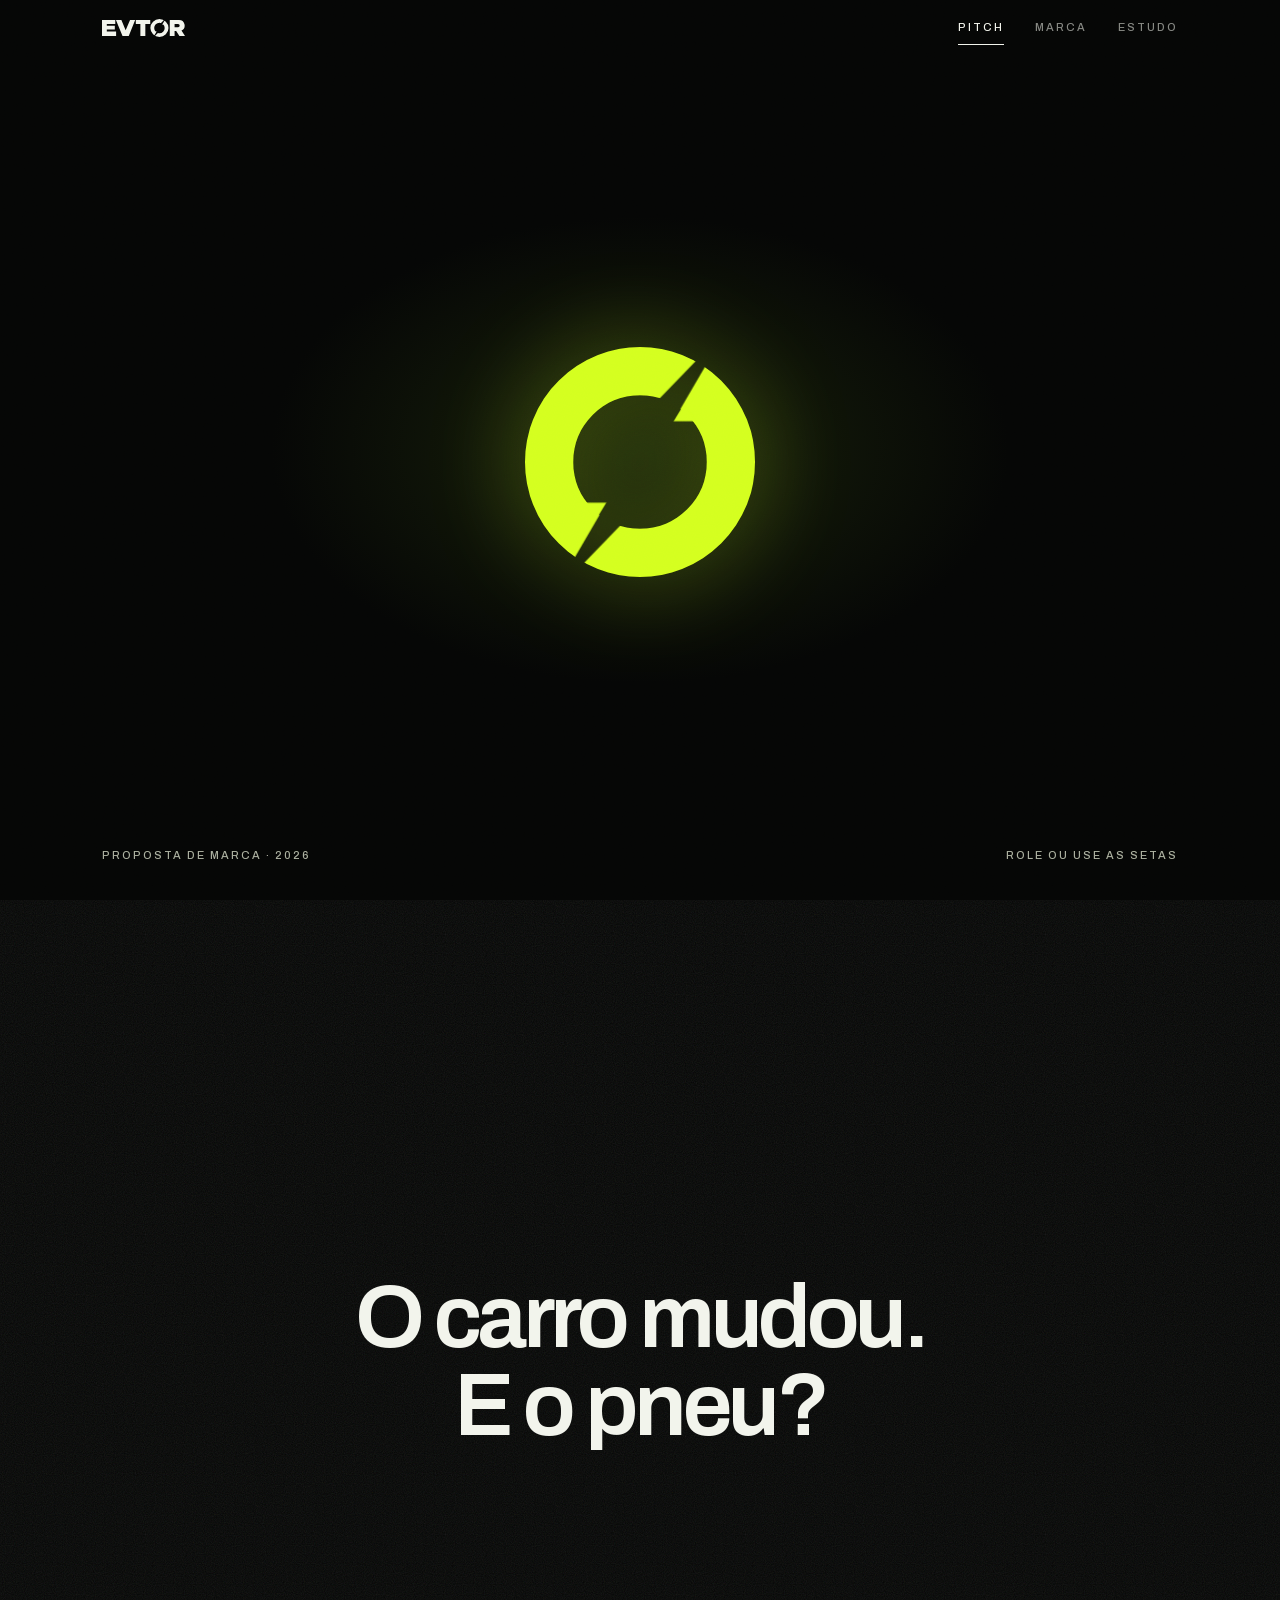
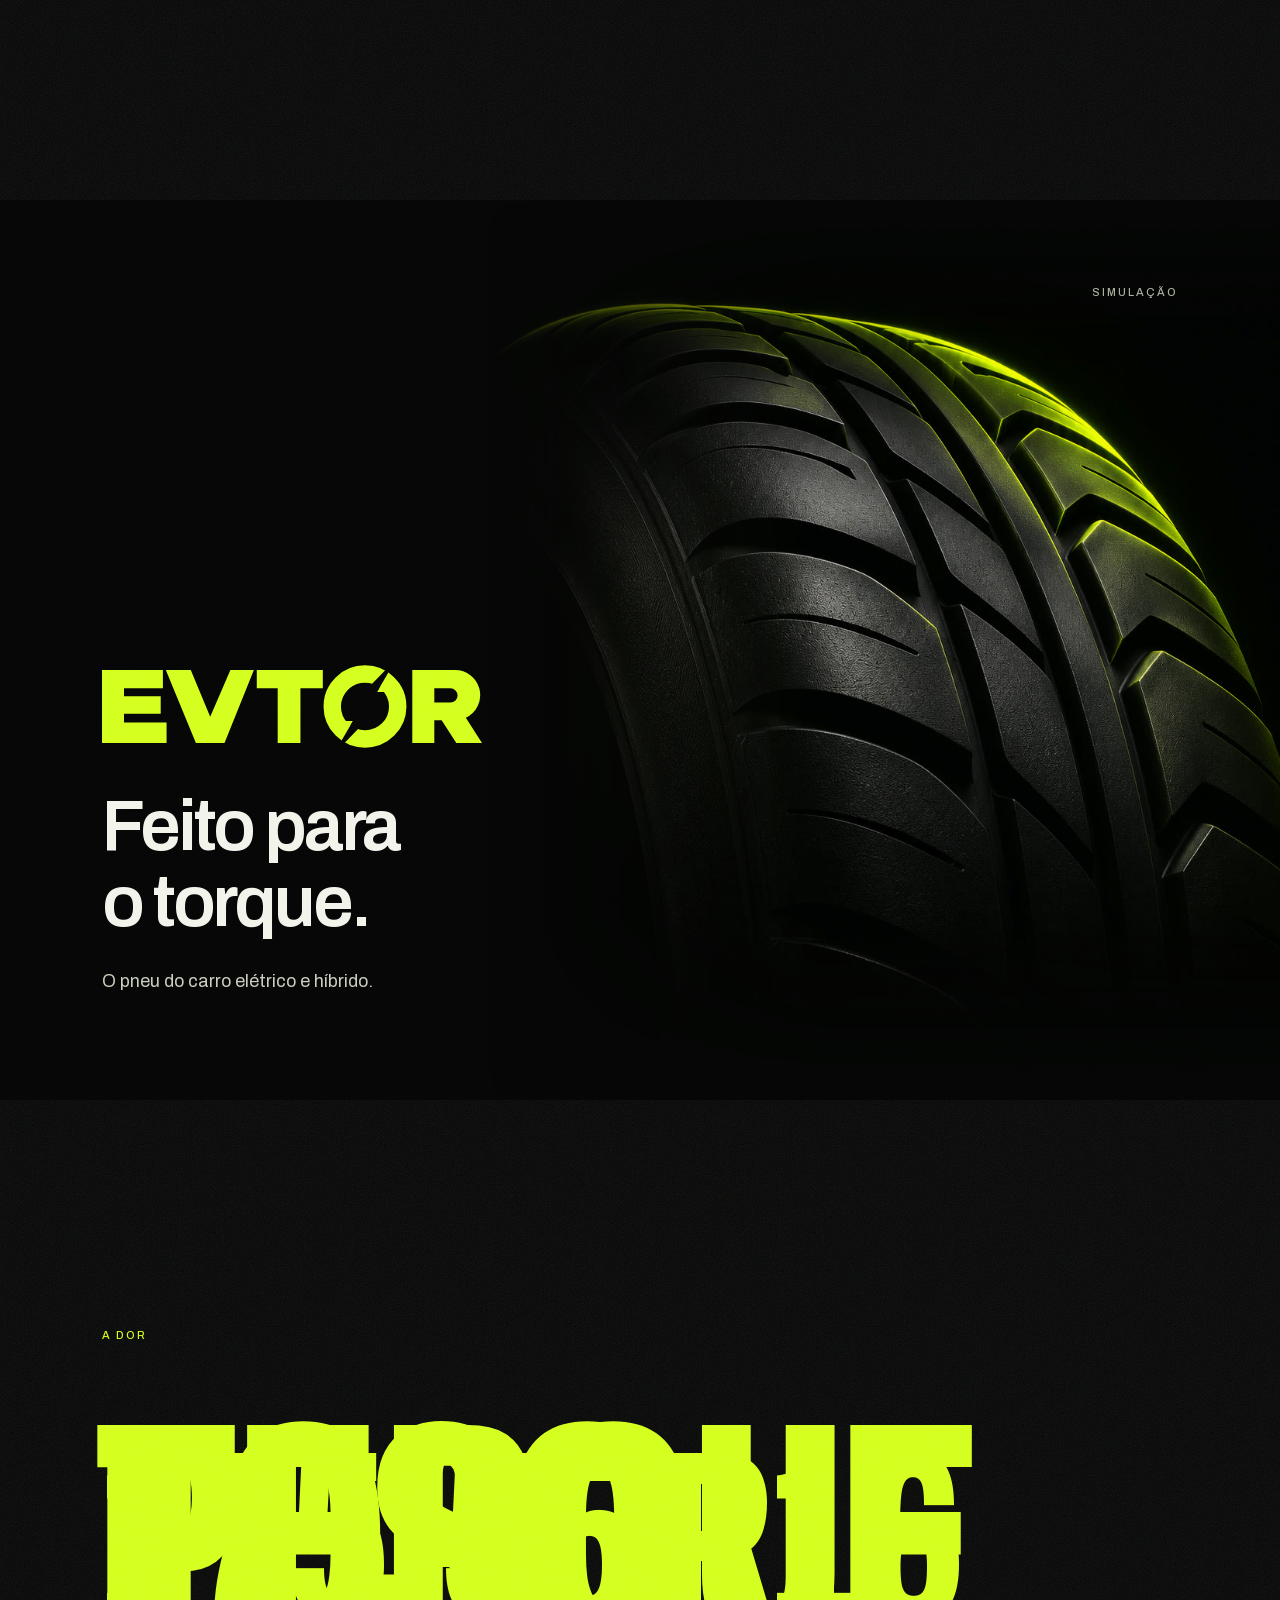
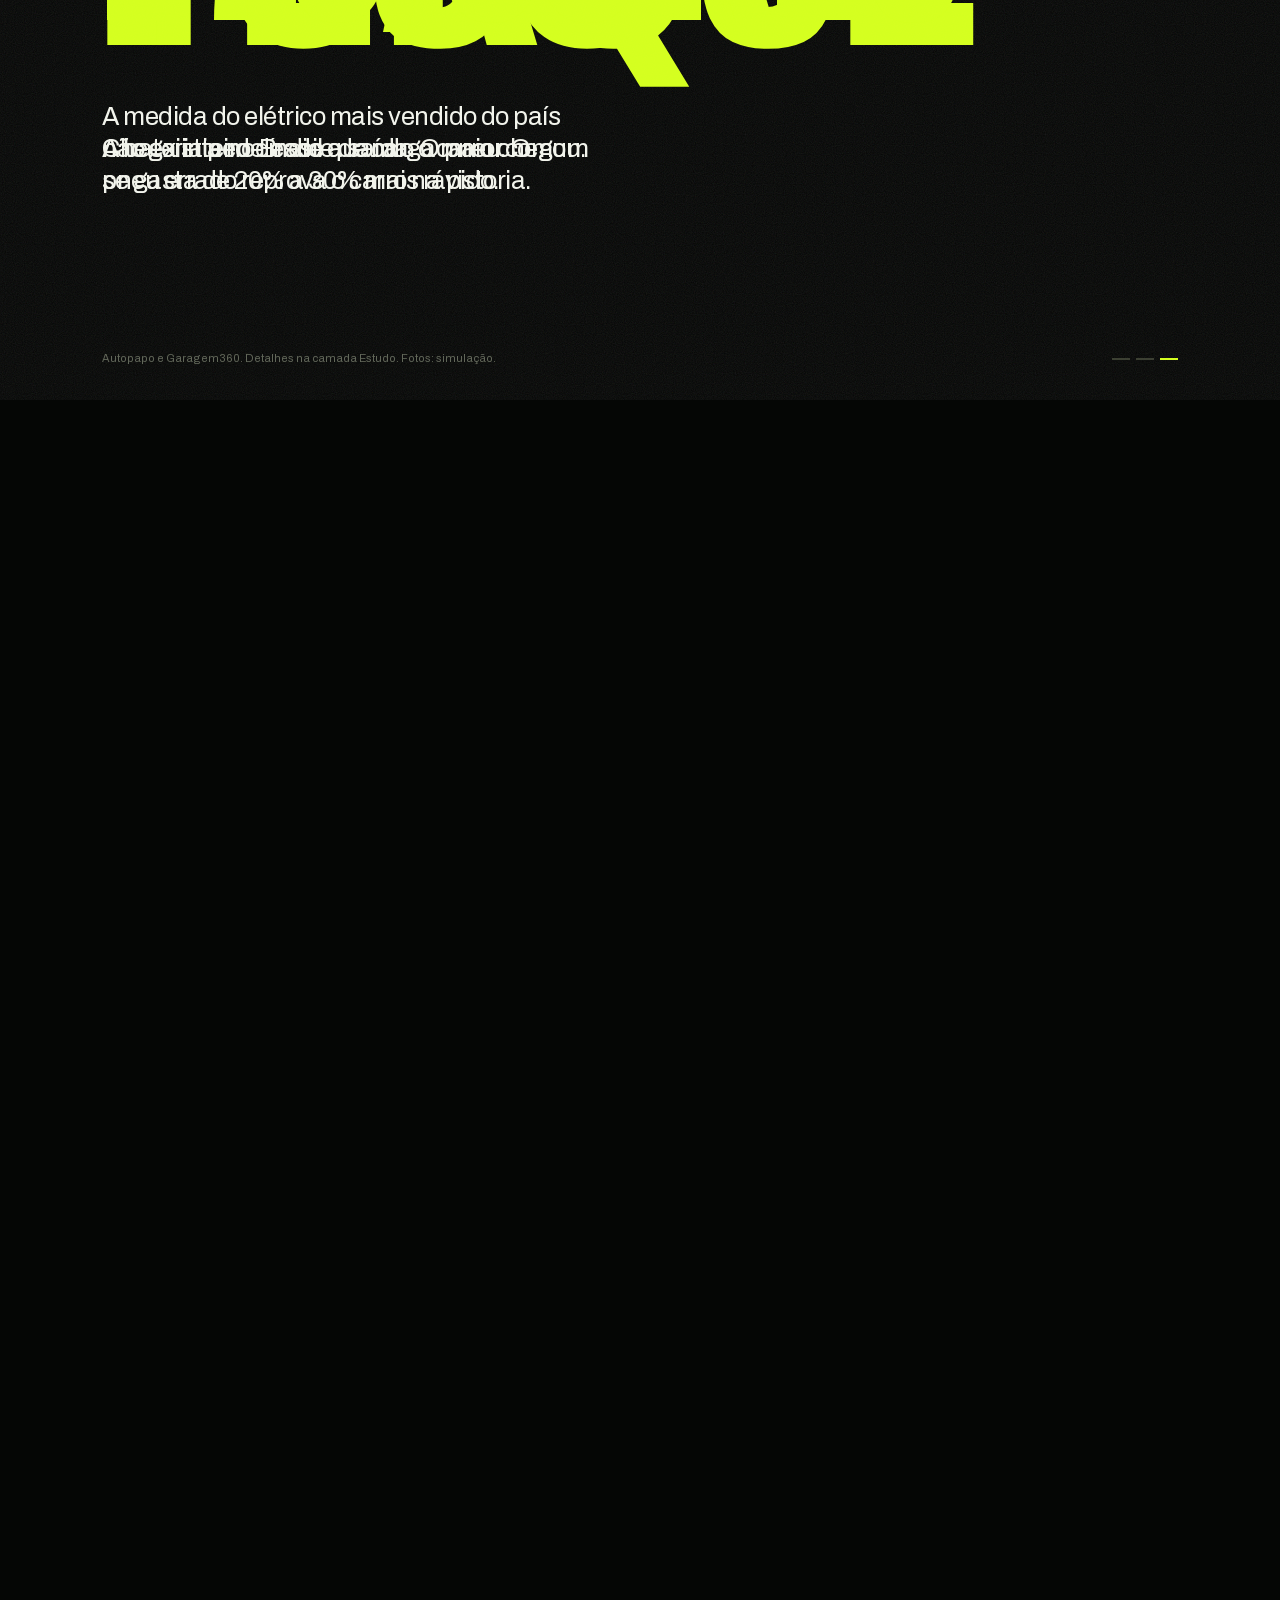
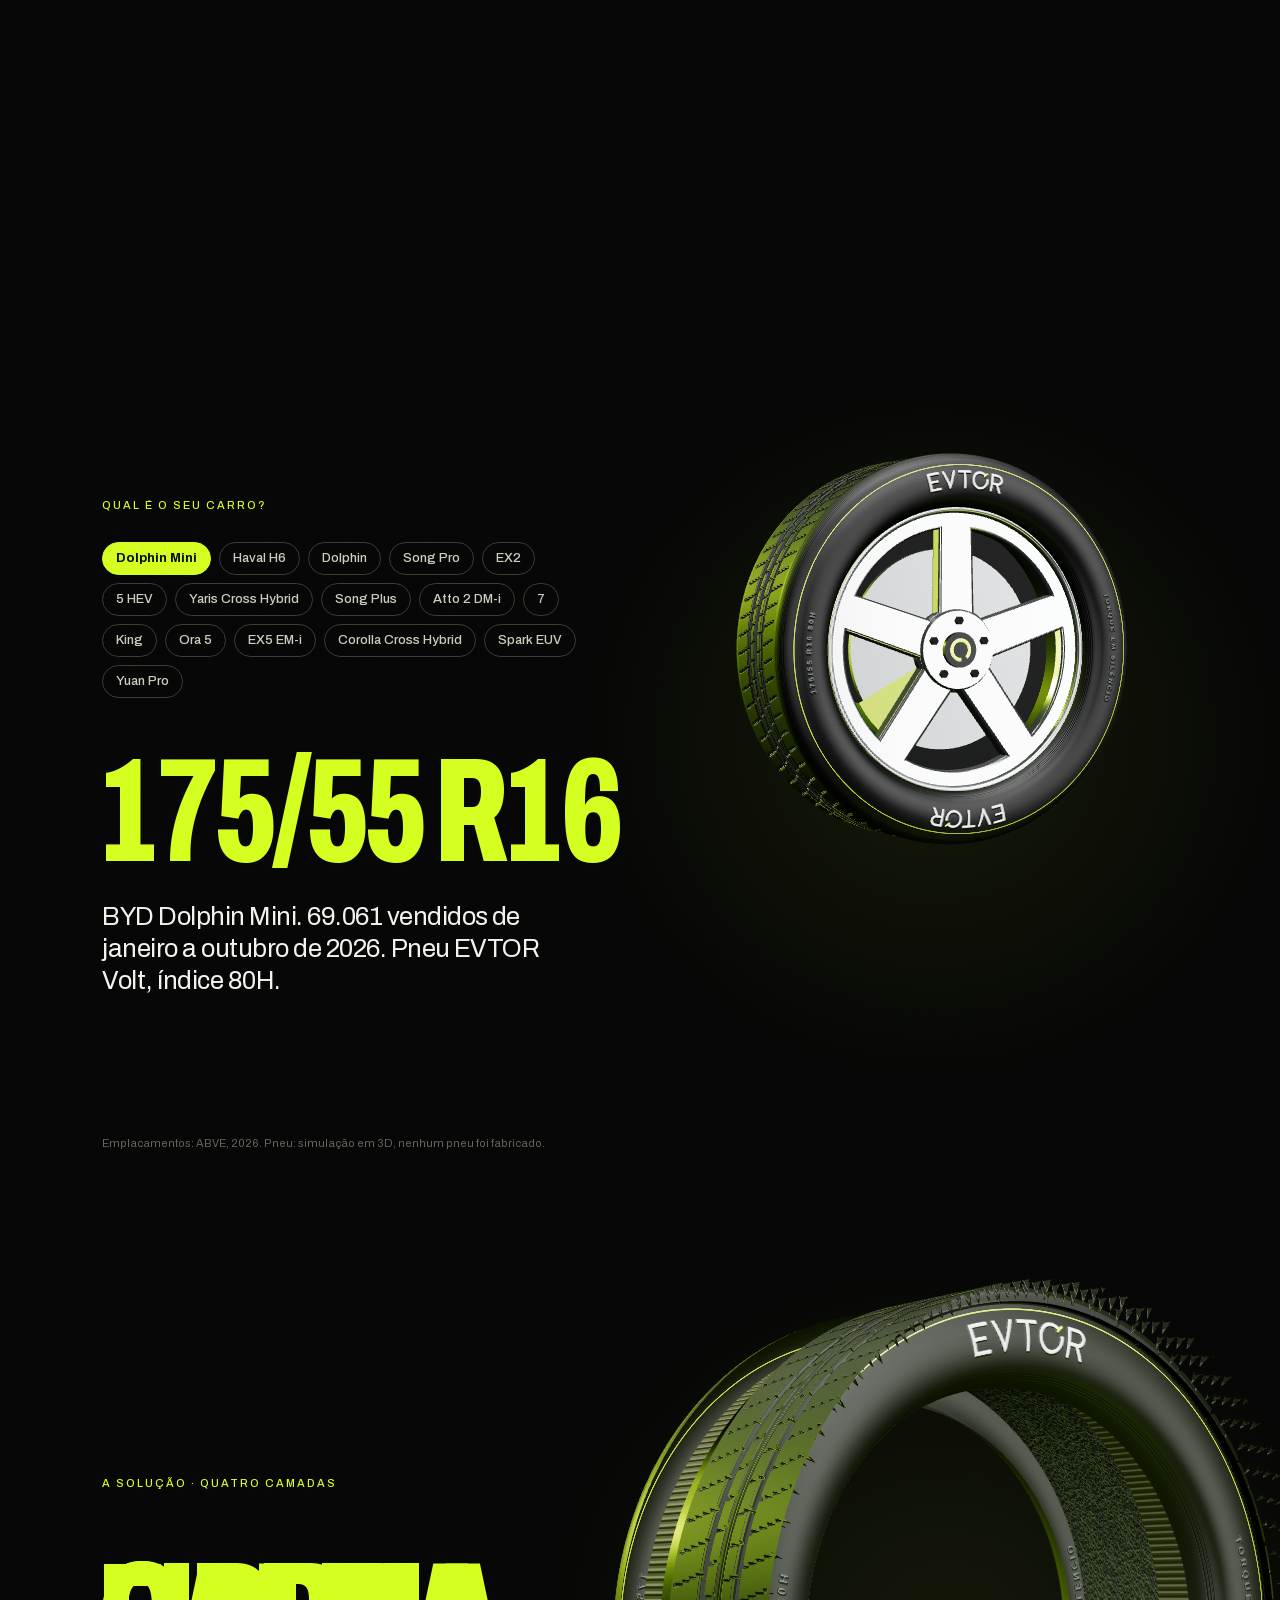
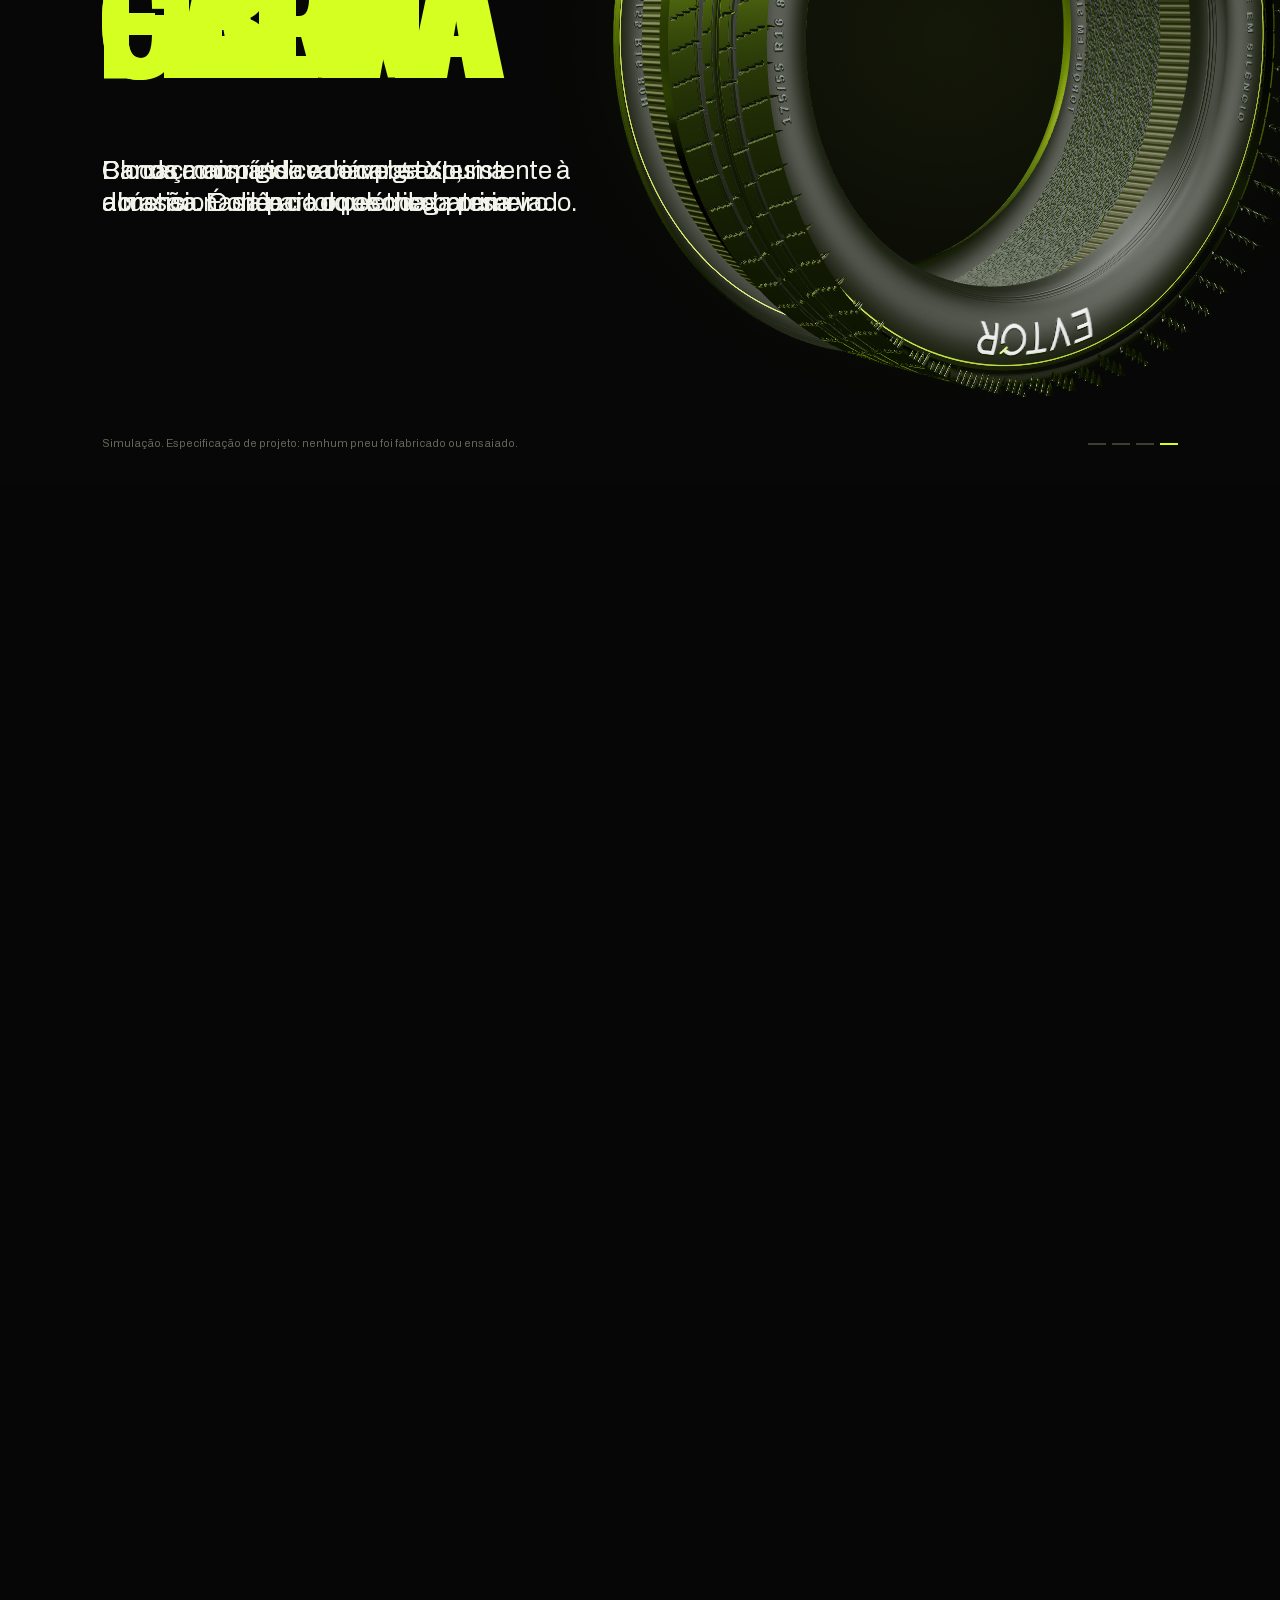
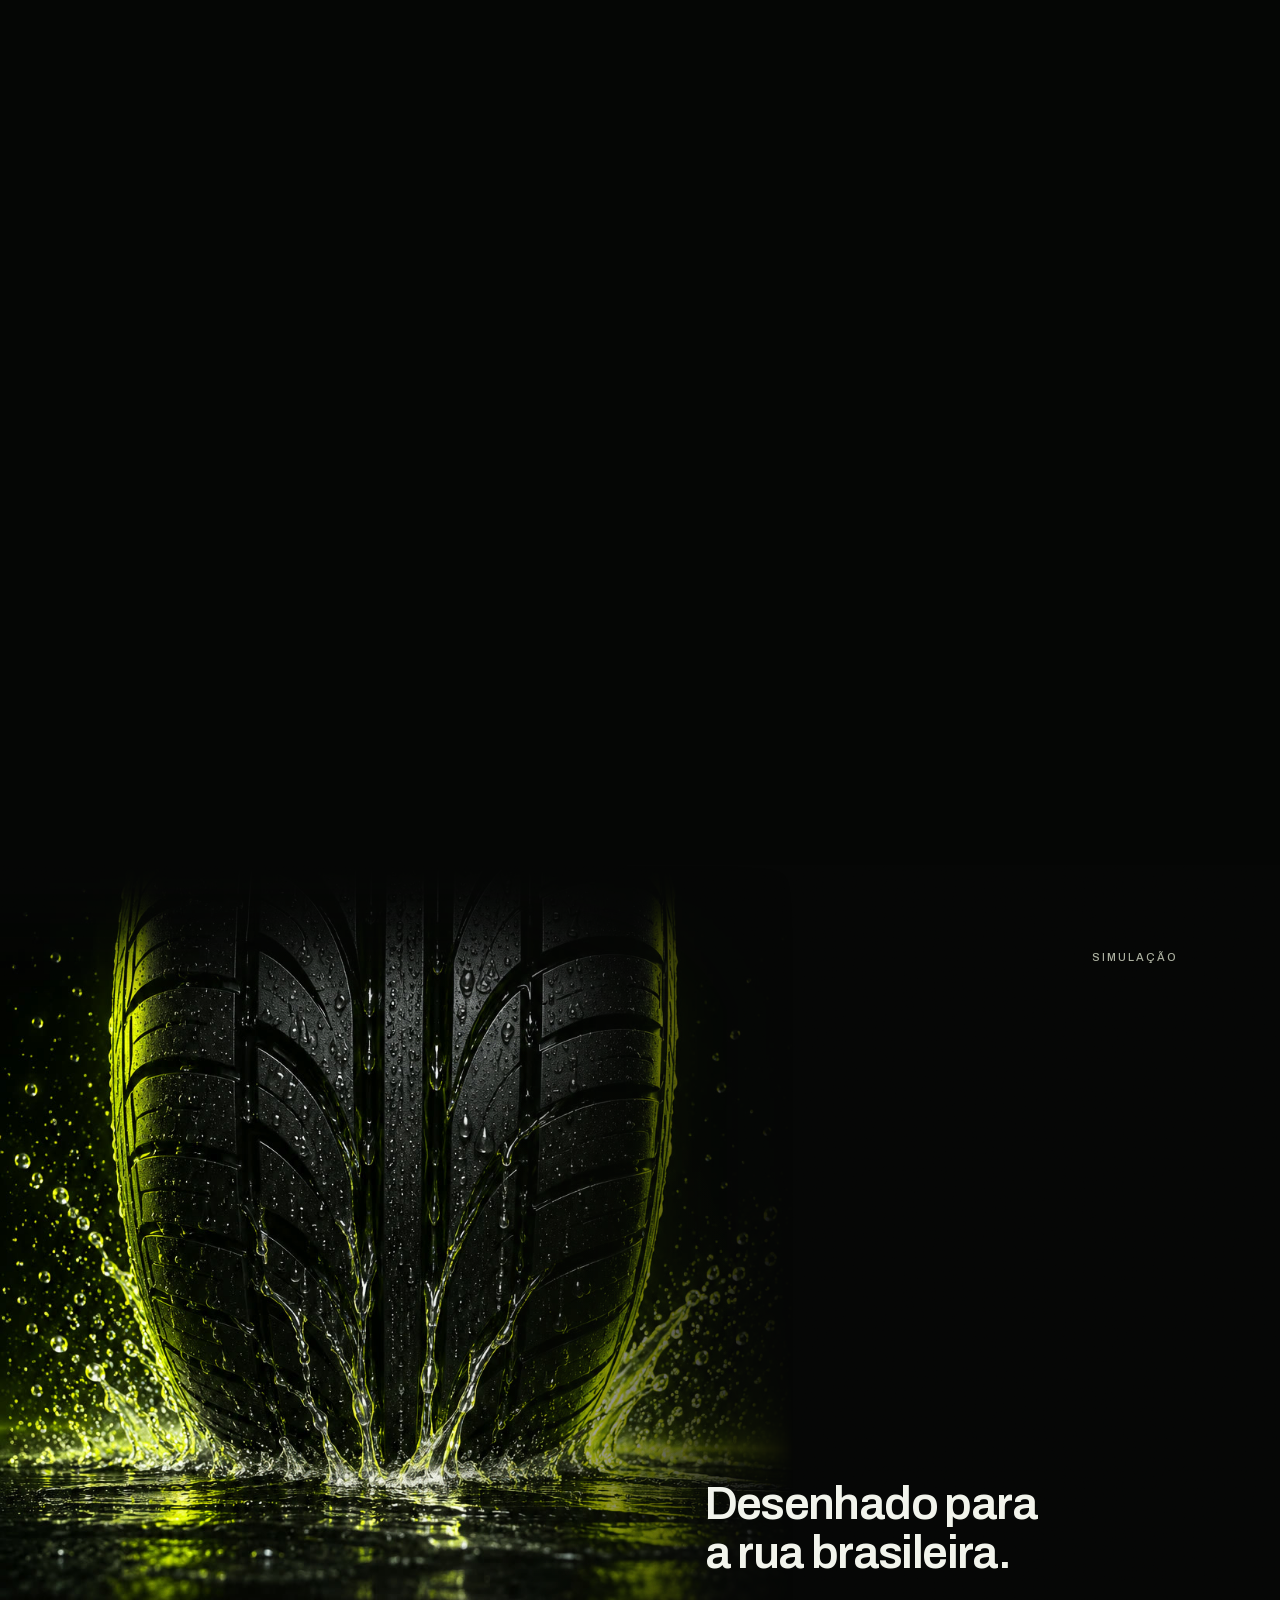
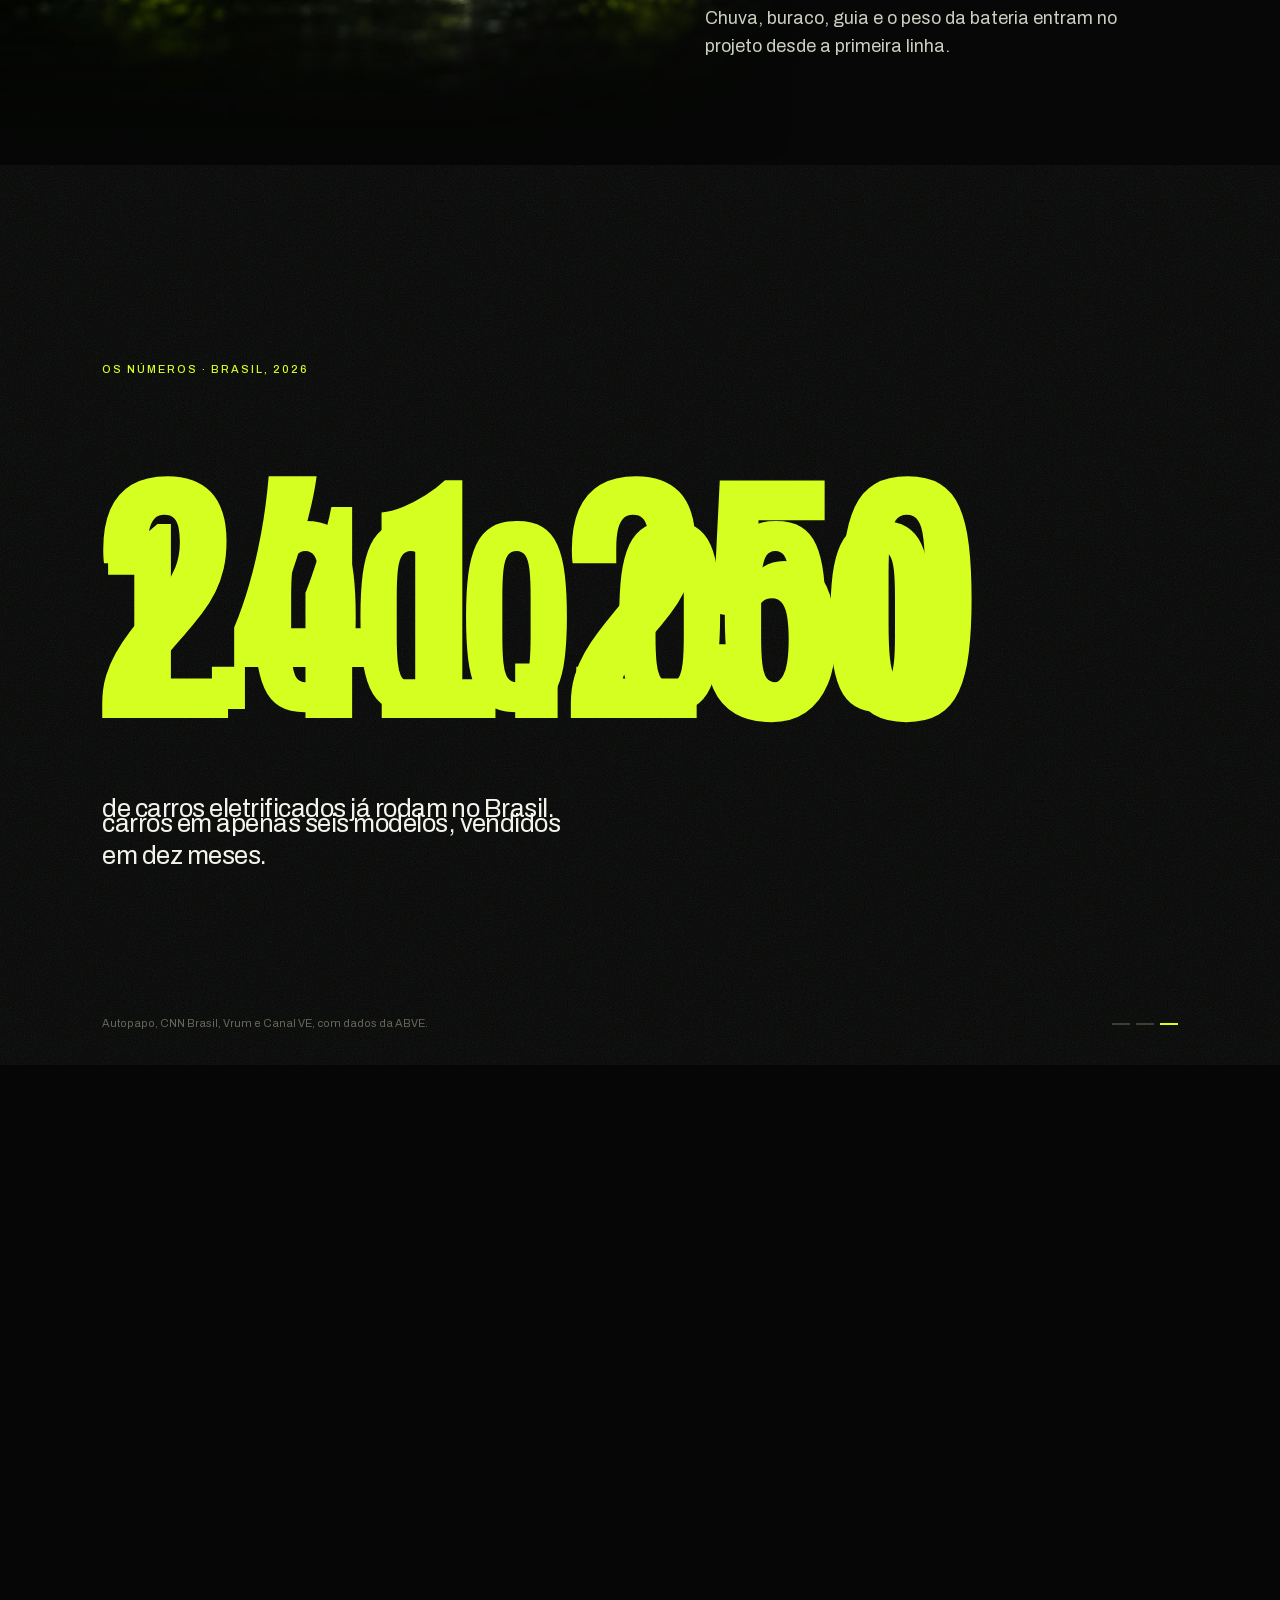
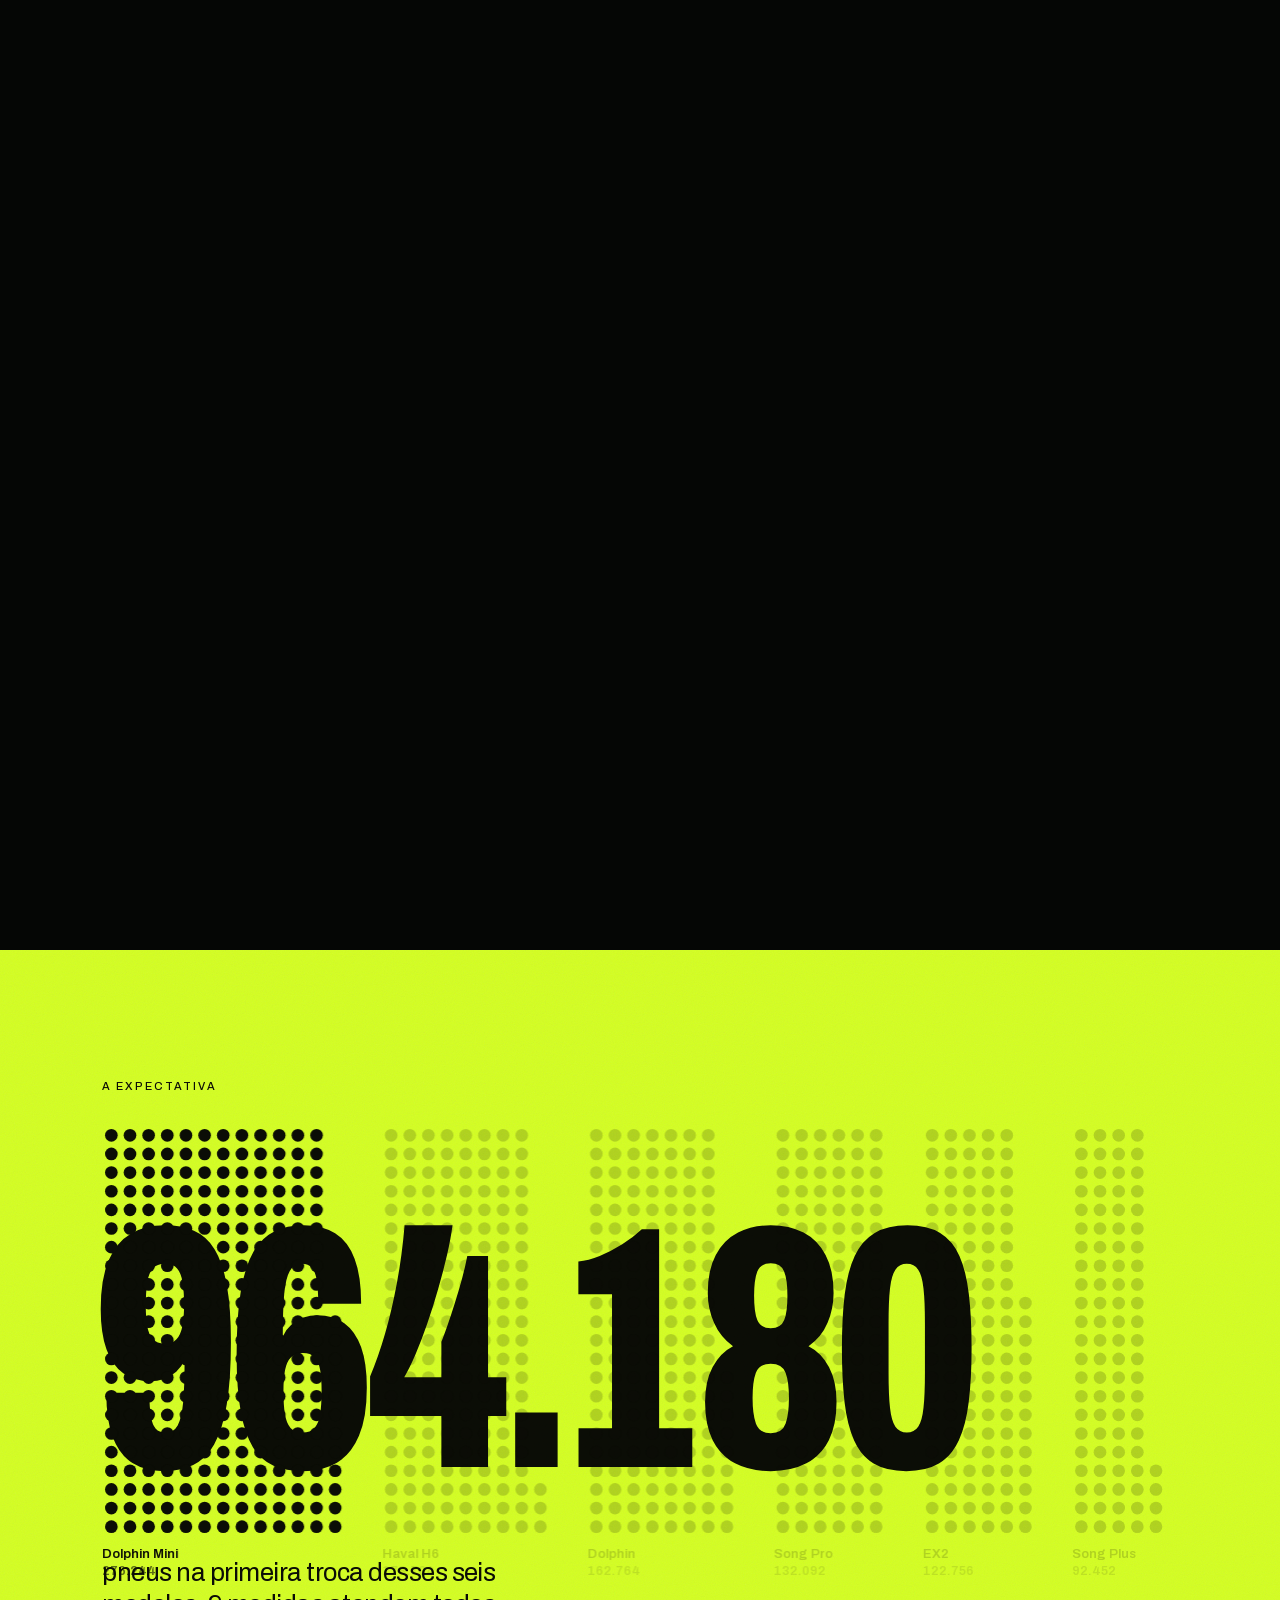
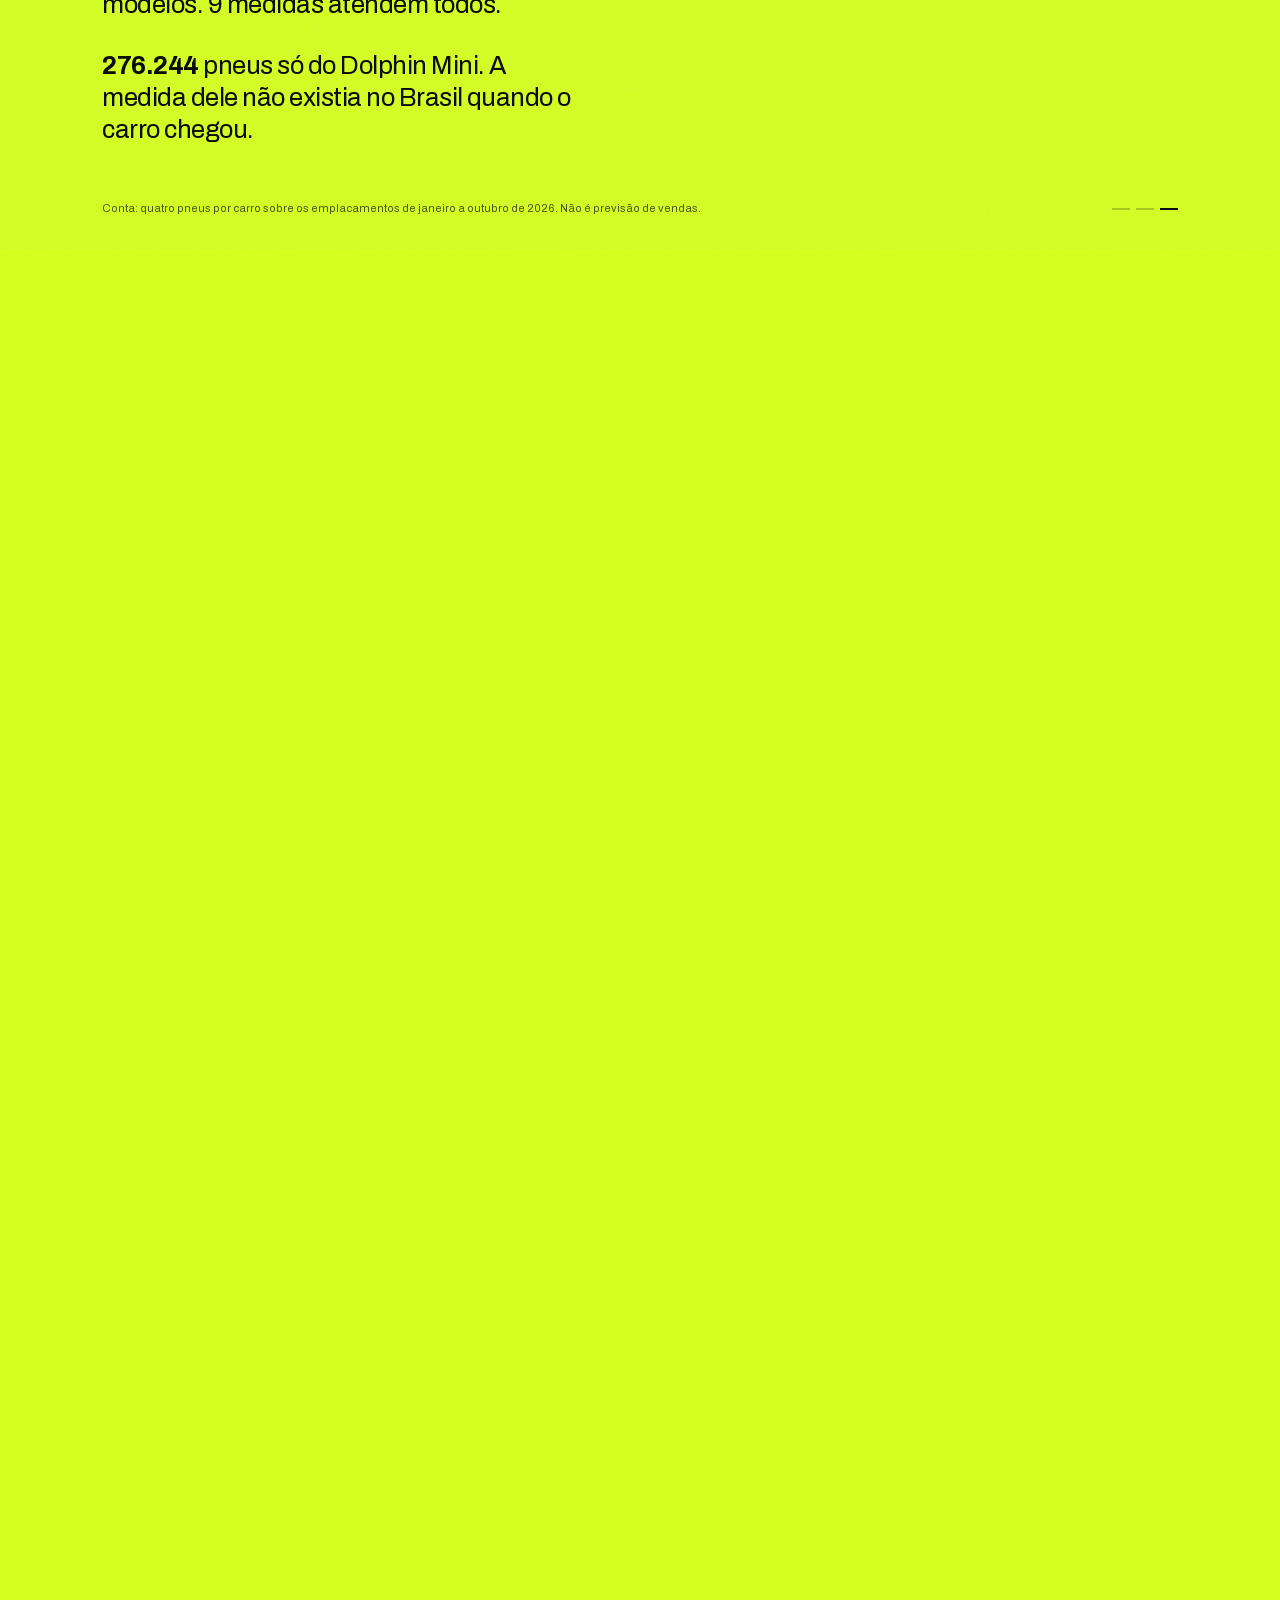
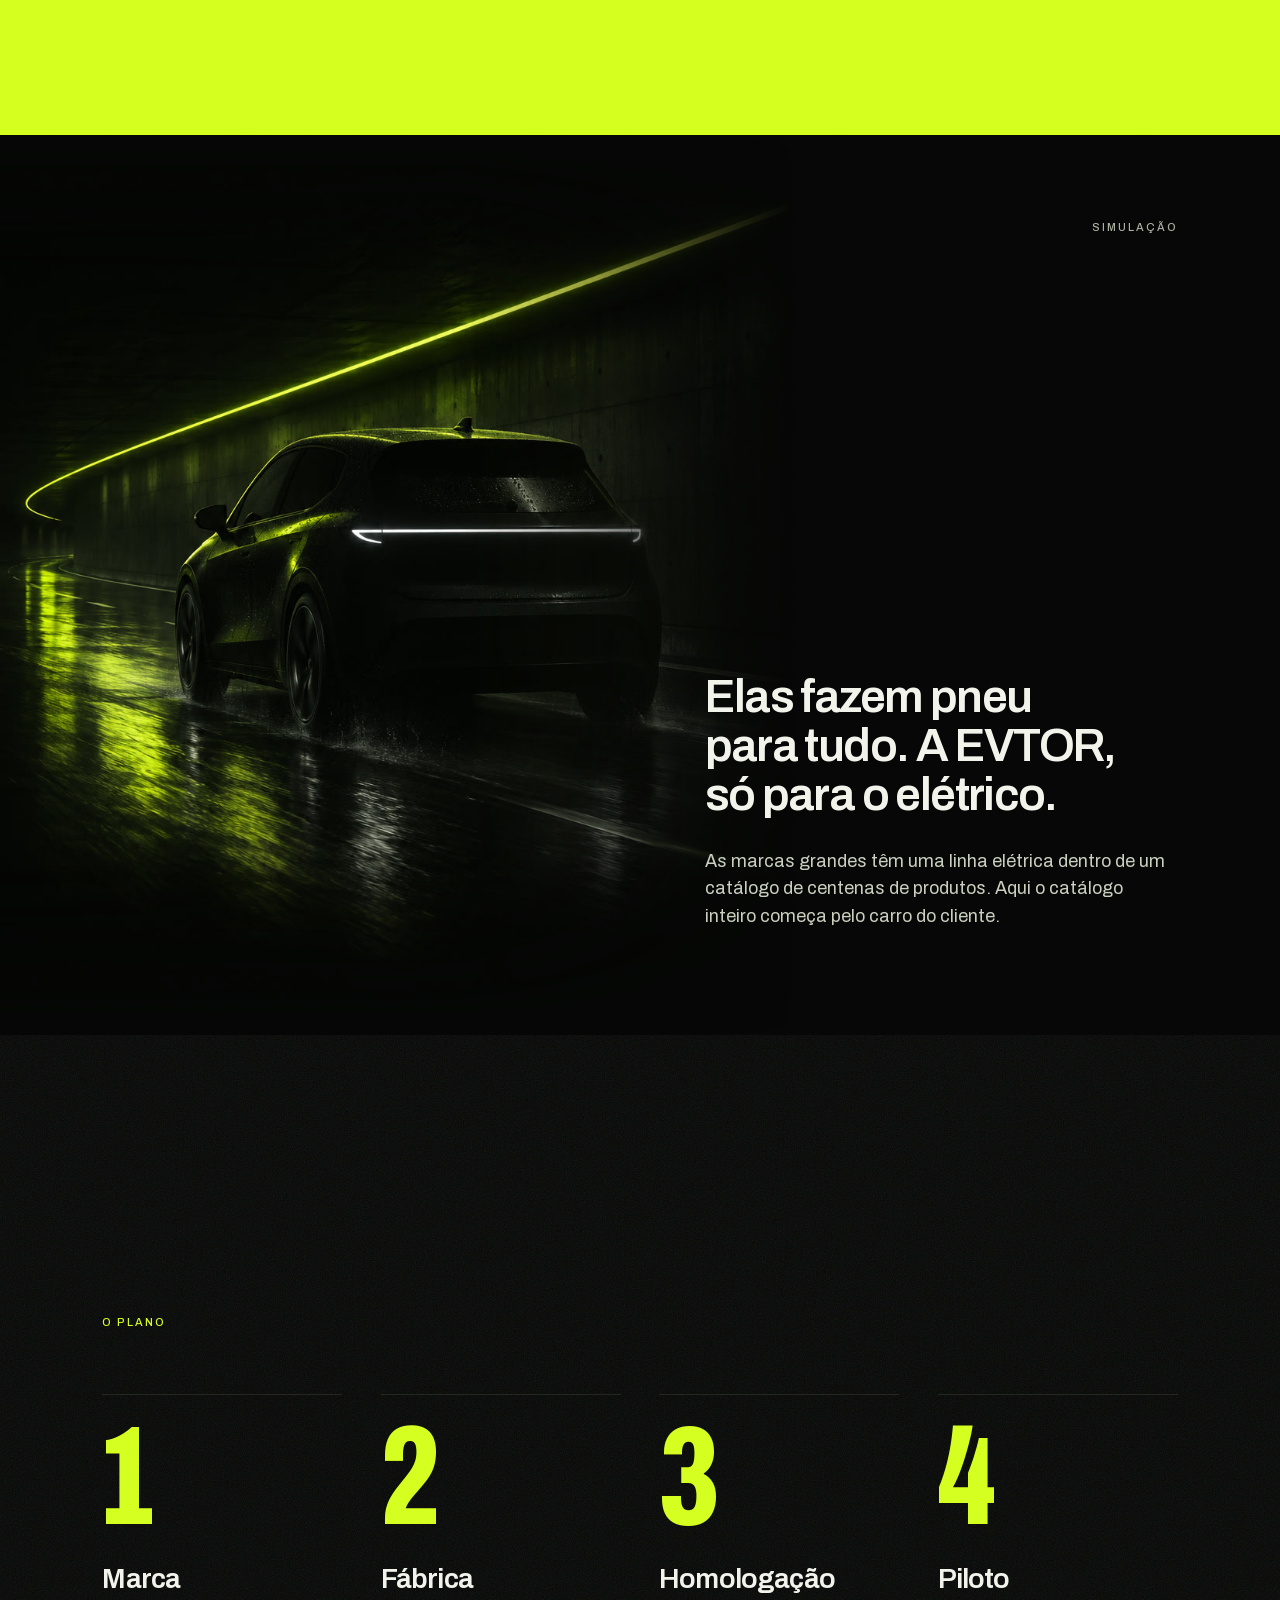
==== site/index.html @ e33702ff "Pitch: pneu 3D em camadas, seu carro, pontos e modo apresentador - Solução: pneu 3D abre em quatro c" ====
<!doctype html>
<html lang="pt-BR">
<head>
<meta charset="utf-8">
<meta name="viewport" content="width=device-width, initial-scale=1">
<title>EVTOR — Pitch</title>
<meta name="description" content="EVTOR: o pneu do carro elétrico. Proposta de marca para a América do Sul.">
<link rel="icon" href="logo/evtor-simbolo.svg">
<link rel="stylesheet" href="pitch.css">
</head>
<body class="p-pitch">

<header class="topo">
  <a href="index.html" aria-label="EVTOR, início"><img src="logo/evtor-claro.svg" alt="" width="83" height="18"></a>
  <nav class="abas" aria-label="Camadas da apresentação">
    <a href="index.html" aria-current="page">Pitch</a><a href="marca.html">Marca</a><a href="estudo.html">Estudo</a>
  </nav>
  <div class="barra" aria-hidden="true"><i id="avanco"></i></div>
</header>

<main>

<section class="tela centro" id="abre" data-nome="Abertura" data-fala="Espere o raio cortar o aro. Diga o seu nome e uma frase: vim falar do pneu do carro elétrico.">
  <svg class="icone" viewBox="0 0 100 100" role="img" aria-label="Símbolo EVTOR">
    <defs>
      <mask id="corte" maskUnits="userSpaceOnUse" x="-10" y="-10" width="120" height="120">
        <rect x="-10" y="-10" width="120" height="120" fill="#fff"/>
        <path class="fenda" d="M56 25L82.5 -2.4L86 -4.7L64.5 32.3Z" fill="#000"/>
        <path class="fenda" d="M56 25L82.5 -2.4L86 -4.7L64.5 32.3Z" fill="#000" transform="rotate(180 50 50)"/>
      </mask>
    </defs>
    <g mask="url(#corte)">
      <circle class="aro" cx="50" cy="50" r="39.5" fill="none" stroke="currentColor" stroke-width="21" pathLength="1" transform="rotate(-90 50 50)"/>
      <path class="farpa" d="M64.5 32.3H74.5L69 25Z" fill="currentColor"/>
      <path class="farpa" d="M64.5 32.3H74.5L69 25Z" fill="currentColor" transform="rotate(180 50 50)"/>
    </g>
  </svg>
  <span class="canto ie">Proposta de marca · 2026</span><span class="canto id">Role ou use as setas</span>
</section>

<section class="tela centro" id="pergunta" data-nome="A pergunta" data-fala="Leia a pergunta e pare dois segundos. O motor mudou, a bateria mudou, o peso mudou. O pneu na loja é o mesmo.">
  <h2 class="enorme">O carro mudou.<br>E o pneu?</h2>
</section>

<section class="tela foto abre" id="produto" data-nome="O produto" data-fala="EVTOR. Uma marca de pneus que só faz pneu para carro elétrico e híbrido.">
  <img src="img/pitch/heroi.jpg" alt="Pneu preto em close, com um fio de luz limão no contorno da banda">
  <span class="canto sd">Simulação</span>
  <div class="legenda">
    <h1><img src="logo/evtor.svg" alt="EVTOR" width="518" height="114"></h1>
    <h2>Feito para o torque.</h2>
    <p class="frase">O pneu do carro elétrico e híbrido.</p>
  </div>
</section>

<section class="cena" id="dor" data-nome="A dor">
  <div class="palco">
    <img class="fundo-passo" data-passo="0" src="img/pitch/torque.jpg" alt="" loading="lazy">
    <img class="fundo-passo" data-passo="1" src="img/pitch/peso.jpg" alt="" loading="lazy">
    <p class="sobre">A dor</p>
    <div class="passos">
      <div class="passo" data-fala="O motor elétrico entrega o torque todo na saída. O pneu comum não foi feito para isso e acaba antes.">
        <p class="palavra">Torque</p>
        <p class="dito">Chega inteiro desde a saída. O pneu comum se gasta de 20% a 30% mais rápido.</p>
      </div>
      <div class="passo" data-fala="A bateria pesa. O pneu precisa de índice de carga maior. Com o índice errado, o carro reprova na vistoria.">
        <p class="palavra">Peso</p>
        <p class="dito">A bateria pede índice de carga maior. O pneu errado reprova o carro na vistoria.</p>
      </div>
      <div class="passo" data-fala="Esta é a medida do Dolphin Mini, o elétrico mais vendido do Brasil. Quando o carro chegou, esse pneu não existia aqui.">
        <p class="numero" style="--t:19vw">175/55 R16</p>
        <p class="dito">A medida do elétrico mais vendido do país não existia no Brasil quando o carro chegou.</p>
      </div>
    </div>
    <p class="fonte rodape">Autopapo e Garagem360. Detalhes na camada Estudo. Fotos: simulação.</p>
  </div>
</section>

<section class="tela carro" id="carro" data-nome="O seu carro" data-fala="Pergunte à sala: quem aqui tem carro elétrico ou híbrido? Clique no modelo da pessoa. Se ninguém tiver, fique no Dolphin Mini. Mostre a medida e o pneu com ela gravada.">
  <canvas id="pneuCarro" aria-hidden="true"></canvas>
  <p class="sobre">Qual é o seu carro?</p>
  <div class="fichas" id="fichas" role="group" aria-label="Modelos eletrificados"></div>
  <div class="leitura" id="leitura" aria-live="polite"></div>
  <p class="fonte rodape">Emplacamentos: ABVE, 2026. Pneu: simulação em 3D, nenhum pneu foi fabricado.</p>
</section>

<section class="cena com-fundo lado" id="solucao" data-nome="A solução">
  <div class="palco">
    <canvas class="fundo3d" id="pneuCamadas" aria-hidden="true"></canvas>
    <img class="fundo" src="img/pitch/anatomia.jpg" alt="Pneu em vista explodida, aberto em quatro camadas" loading="lazy">
    <p class="sobre">A solução · Quatro camadas</p>
    <div class="passos">
      <div class="passo" data-fala="Primeira camada, a banda. Mais rígida, porque é onde o torque chega primeiro.">
        <p class="palavra">Garra</p>
        <p class="dito">Banda mais rígida e composto resistente à abrasão. É onde o torque chega primeiro.</p>
      </div>
      <div class="passo" data-fala="Segunda, o composto. Rola com menos perda: mais quilômetros por carga.">
        <p class="palavra">Giro</p>
        <p class="dito">Composto de baixa resistência ao rolamento. Mais quilômetros por carga.</p>
      </div>
      <div class="passo" data-fala="Terceira, a carcaça. Dimensionada para o peso da bateria.">
        <p class="palavra">Fibra</p>
        <p class="dito">Carcaça com índice de carga XL, dimensionada para o peso da bateria.</p>
      </div>
      <div class="passo" data-fala="Quarta, o silêncio. Sem motor para encobrir, o barulho do pneu é o barulho do carro.">
        <p class="palavra">Calma</p>
        <p class="dito">Blocos com passo variável e espuma acústica. O silêncio do elétrico, preservado.</p>
      </div>
    </div>
    <p class="fonte rodape">Simulação. Especificação de projeto: nenhum pneu foi fabricado ou ensaiado.</p>
  </div>
</section>

<section class="tela foto inv" id="prova" data-nome="Na rua" data-fala="O projeto parte da rua brasileira: chuva forte, buraco e guia.">
  <img src="img/pitch/chuva.jpg" alt="Banda do pneu cortando uma lâmina de água, com gotas no ar" loading="lazy">
  <span class="canto sd">Simulação</span>
  <div class="legenda">
    <h2>Desenhado para a rua brasileira.</h2>
    <p class="frase">Chuva, buraco, guia e o peso da bateria entram no projeto desde a primeira linha.</p>
  </div>
</section>

<section class="cena" id="numeros" data-nome="Os números">
  <div class="palco">
    <p class="sobre">Os números · Brasil, 2026</p>
    <div class="passos">
      <div class="passo" data-fala="Um milhão de carros eletrificados já rodam no Brasil.">
        <p class="numero" style="--t:21vw"><span data-conta="1000000">1.000.000</span></p>
        <p class="dito">de carros eletrificados já rodam no Brasil.</p>
      </div>
      <div class="passo" data-fala="Um em cada seis carros novos vendidos hoje é eletrificado.">
        <p class="numero" style="--t:33vw"><span data-conta="17.7" data-casas="1">17,7</span>%</p>
        <p class="dito">das vendas de carros novos. Um em cada seis.</p>
      </div>
      <div class="passo" data-fala="E o mercado é concentrado: seis modelos somam quase um quarto de milhão de carros em dez meses.">
        <p class="numero" style="--t:27vw"><span id="nCarros" data-conta="241253">241.253</span></p>
        <p class="dito">carros em apenas seis modelos, vendidos em dez meses.</p>
      </div>
    </div>
    <p class="fonte rodape">Autopapo, CNN Brasil, Vrum e Canal VE, com dados da ABVE.</p>
  </div>
</section>

<section class="cena volt pontos" id="expectativa" data-nome="A expectativa">
  <div class="palco">
    <canvas id="pontos" aria-hidden="true"></canvas>
    <p class="sobre">A expectativa</p>
    <div class="passos">
      <div class="passo" data-fala="Quatro pneus por carro. É a primeira troca desses seis modelos. Deixe claro: é uma conta, não uma previsão de vendas.">
        <p class="numero" style="--t:27vw"><span id="nPneus" data-conta="965012">965.012</span></p>
        <p class="dito">pneus na primeira troca desses seis modelos. <span id="nMedidas">9</span> medidas atendem todos.</p>
      </div>
      <div class="passo baixo" data-fala="Cada ponto na tela são mil pneus. Um bloco por modelo.">
        <p class="dito">Cada ponto são mil pneus. Um bloco para cada modelo.</p>
      </div>
      <div class="passo baixo" data-fala="Este bloco é só do Dolphin Mini. É a medida que não existia. É por ela que o piloto começa.">
        <p class="dito"><b id="nMini">276.244</b> pneus só do Dolphin Mini. A medida dele não existia no Brasil quando o carro chegou.</p>
      </div>
    </div>
    <p class="fonte rodape">Conta: quatro pneus por carro sobre os emplacamentos de janeiro a outubro de 2026. Não é previsão de vendas.</p>
  </div>
</section>

<section class="tela foto inv" id="porque" data-nome="Por que nós" data-fala="A pergunta que vão fazer: e as marcas grandes? Elas têm uma linha elétrica no meio de centenas de produtos. A EVTOR só faz isso.">
  <img src="img/pitch/tunel.jpg" alt="Carro elétrico em um túnel, com um fio de luz limão na parede" loading="lazy">
  <span class="canto sd">Simulação</span>
  <div class="legenda">
    <h2>Elas fazem pneu para tudo. A EVTOR, só para o elétrico.</h2>
    <p class="frase">As marcas grandes têm uma linha elétrica dentro de um catálogo de centenas de produtos. Aqui o catálogo inteiro começa pelo carro do cliente.</p>
  </div>
</section>

<section class="tela plano" id="plano" data-nome="O plano" data-fala="Quatro passos, nesta ordem. Nada foi fabricado ainda: o piloto é o primeiro pneu de verdade.">
  <p class="sobre">O plano</p>
  <ol class="etapas">
    <li><b>Marca</b>Registrar EVTOR no INPI, nas classes de pneus e de comércio.</li>
    <li><b>Fábrica</b>Produção terceirizada. Cotação das dez medidas da primeira fase.</li>
    <li><b>Homologação</b>Certificação do Inmetro e etiqueta de eficiência, antes de fechar o molde.</li>
    <li><b>Piloto</b>Um lote de 175/55 R16 para donos de Dolphin Mini, em uma capital.</li>
  </ol>
</section>

<section class="tela fecho" id="fecho" data-nome="Fecho" data-fala="Leia a frase. Diga o que você pede da sala. Pare e espere a primeira pergunta.">
  <h2 class="enorme">Um milhão de carros eletrificados. Uma marca feita só para eles.</h2>
  <nav class="saidas" aria-label="Continue">
    <a href="marca.html"><span>Camada 2</span>A marca</a>
    <a href="estudo.html"><span>Camada 3</span>O estudo</a>
  </nav>
  <img src="logo/evtor.svg" alt="EVTOR" width="518" height="114">
</section>

</main>

<script src="data/evtor.js"></script>
<script src="pneu3d.js"></script>
<script src="pitch.js"></script>
</body>
</html>
---- site/pitch.css ----
/* Archivo variável (largura 62–125, peso 400–900), salva aqui para a apresentação rodar sem internet */
@font-face { font-family: "Archivo"; font-weight: 400 900; font-stretch: 62% 125%; font-display: swap; src: url("fonts/archivo.woff2") format("woff2"); }
:root {
  --volt: #D4FF1F;    /* limão ácido: a cor da marca */
  --asfalto: #050605; /* fundo */
  --cal: #F2F4EC;     /* texto claro */
  --fumo: #8E9384;    /* texto de apoio */
  --fio: #23261D;     /* linhas finas */
  --tipo: "Archivo", "Helvetica Neue", Arial, sans-serif;
  --lado: clamp(24px, 8vw, 150px);
  --suave: cubic-bezier(0.2, 0.7, 0.2, 1);
}
* { box-sizing: border-box; }
html { scroll-behavior: smooth; }
body { margin: 0; background: var(--asfalto); color: var(--cal); font: 400 17px/1.55 var(--tipo); -webkit-font-smoothing: antialiased; }
img { display: block; max-width: 100%; height: auto; }
h1, h2, h3, p, ol, ul, dl, dd, figure { margin: 0; padding: 0; }
a { color: inherit; }
:focus-visible { outline: 2px solid var(--volt); outline-offset: 3px; }

/* Tipografia: uma família só. Título calmo, número condensado e alto, rótulo miúdo. */
h2 { font: 600 clamp(28px, 3.6vw, 56px)/1.06 var(--tipo); letter-spacing: -0.035em; text-wrap: balance; max-width: 15em; }
.enorme { font: 600 clamp(40px, 7vw, 120px)/0.98 var(--tipo); letter-spacing: -0.05em; max-width: 11em; text-wrap: balance; }
.sobre, .canto, .abas, figcaption, .rotulo-secao, .saidas span { font-size: 11px; font-weight: 500; letter-spacing: 0.18em; text-transform: uppercase; }
.sobre { color: var(--volt); margin-bottom: clamp(36px, 7svh, 72px); }
.numero, .palavra { font-weight: 800; font-stretch: 62%; line-height: 0.82; letter-spacing: -0.035em; color: var(--volt); white-space: nowrap; font-variant-numeric: tabular-nums; margin-left: -0.03em; }
.numero { font-size: min(var(--t, 30vw), 44svh); }
.palavra { font-size: min(25vw, 36svh); text-transform: uppercase; }
.dito { font-size: clamp(20px, 2vw, 30px); line-height: 1.25; letter-spacing: -0.02em; max-width: 19em; margin-top: clamp(36px, 7svh, 72px); text-wrap: pretty; }
.frase { font-size: clamp(16px, 1.4vw, 20px); color: #C9CEBD; margin-top: 28px; max-width: 26em; text-wrap: pretty; }
.fonte { font-size: 11px; line-height: 1.5; color: #5F6457; margin-top: 40px; max-width: 46em; }
.rodape { position: absolute; left: var(--lado); bottom: 34px; margin: 0; max-width: 58%; }

/* Topo com as três camadas */
.topo { position: fixed; inset: 0 0 auto; z-index: 10; height: 56px; padding: 0 var(--lado); display: flex; align-items: center; justify-content: space-between; color: var(--cal); transition: color 0.3s; }
.p-doc .topo { background: rgba(5, 6, 5, 0.82); -webkit-backdrop-filter: blur(14px); backdrop-filter: blur(14px); }
.topo img { transition: filter 0.3s; }
.sobre-volt .topo { color: #0A0C05; }
.sobre-volt .topo img { filter: brightness(0); }
.abas { display: flex; gap: clamp(18px, 2.4vw, 36px); }
.abas a { text-decoration: none; opacity: 0.55; padding: 8px 0; border-bottom: 1px solid transparent; transition: opacity 0.2s; }
.abas a:hover { opacity: 1; }
.abas a[aria-current] { opacity: 1; border-color: currentColor; }
.barra { position: absolute; inset: auto 0 0; height: 1px; }
.barra i { display: block; height: 100%; background: currentColor; transform-origin: 0 50%; transform: scaleX(0); }

/* Telas */
.tela, .palco { min-height: 100svh; padding: 128px var(--lado) 104px; display: flex; flex-direction: column; justify-content: center; position: relative; overflow: hidden; isolation: isolate; }
.centro { align-items: center; text-align: center; }
/* grão, como em impressão */
.tela::after, .palco::after { content: ""; position: absolute; inset: 0; z-index: 3; pointer-events: none; opacity: 0.1; mix-blend-mode: overlay;
  background: url("data:image/svg+xml,%3Csvg xmlns='http://www.w3.org/2000/svg' width='300' height='300'%3E%3Cfilter id='n'%3E%3CfeTurbulence type='fractalNoise' baseFrequency='.9' numOctaves='2' stitchTiles='stitch'/%3E%3C/filter%3E%3Crect width='300' height='300' filter='url(%23n)'/%3E%3C/svg%3E"); }
.canto { position: absolute; z-index: 2; color: #A9AE9D; }
.se { top: 84px; left: var(--lado); } .sd { top: 84px; right: var(--lado); } .ie { bottom: 36px; left: var(--lado); } .id { bottom: 36px; right: var(--lado); }
.volt { background: var(--volt); color: #0A0C05; }
.volt .sobre, .volt .canto, .volt .numero { color: #0A0C05; }
.volt .fonte { color: #4A5612; }

.anima .tela > * { opacity: 0; transform: translateY(18px); transition: opacity 0.9s var(--suave), transform 0.9s var(--suave); }
.anima .tela.vista > * { opacity: 1; transform: none; }
.tela.vista > :nth-child(2) { transition-delay: 0.1s; }
.tela.vista > :nth-child(n + 3) { transition-delay: 0.2s; }

/* Abertura: o ícone se desenha e o raio corta o aro */
#abre { background: radial-gradient(40% 36% at 50% 50%, #18220A 0%, var(--asfalto) 72%); }
.icone { width: min(42vw, 230px); color: var(--volt); opacity: 1 !important; transform: none !important; filter: drop-shadow(0 0 46px rgba(212, 255, 31, 0.3)); }
.icone .aro { stroke-dasharray: 1; }
.anima .icone .aro { stroke-dashoffset: 1; animation: desenha 1.3s 0.3s var(--suave) forwards; }
.anima .icone .fenda, .anima .icone .farpa { opacity: 0; animation: corta 0.22s 1.55s ease-out forwards; }
.anima .icone { animation: pulsa 3.2s 2s ease-in-out infinite; }
@keyframes desenha { to { stroke-dashoffset: 0; } }
@keyframes corta { to { opacity: 1; } }
@keyframes pulsa { 50% { filter: drop-shadow(0 0 80px rgba(212, 255, 31, 0.55)); } }

/* Cenas: o palco prende na tela e os passos trocam no lugar */
.passo + .passo { margin-top: 96px; }
.marcas { display: none; }
.anima .cena { height: calc(100svh + var(--n, 3) * 55svh); }
.anima .palco { position: sticky; top: 0; height: 100svh; }
.anima .passos { display: grid; }
.anima .passo { grid-area: 1 / 1; margin: 0; align-self: center; opacity: 0; transform: translateY(14px); transition: opacity 0.45s var(--suave), transform 0.45s var(--suave); }
.anima .passo.ativo { opacity: 1; transform: none; transition-delay: 0.12s; }
.anima .marcas { display: grid; gap: 6px; position: absolute; right: var(--lado); bottom: 40px; grid-auto-flow: column; }
.marcas i { width: 18px; height: 2px; background: #3A3E31; transition: background 0.3s; }
.marcas i.ativo { background: var(--volt); }

/* Fotos: dissolvem no fundo, sem corte reto. São simulações da marca aplicada. */
.foto { justify-content: flex-end; }
.foto, .lado .palco { background: radial-gradient(46% 60% at 74% 50%, rgba(212, 255, 31, 0.07), rgba(212, 255, 31, 0) 70%), var(--asfalto); }
.foto.inv { background: radial-gradient(46% 60% at 26% 50%, rgba(212, 255, 31, 0.07), rgba(212, 255, 31, 0) 70%), var(--asfalto); }
.foto > img, .lado .fundo { --lateral: linear-gradient(90deg, transparent 0%, #000 42%); -webkit-mask-image: var(--lateral), linear-gradient(transparent 0%, #000 16%, #000 80%, transparent 100%); mask-image: var(--lateral), linear-gradient(transparent 0%, #000 16%, #000 80%, transparent 100%); -webkit-mask-composite: source-in; mask-composite: intersect; }
.foto.inv > img { --lateral: linear-gradient(270deg, transparent 0%, #000 42%); }
.foto > img { position: absolute; inset: 0 0 0 38%; z-index: -1; width: 62%; height: 100%; object-fit: cover; opacity: 1 !important; transform: none !important; }
.foto.inv > img { inset: 0 38% 0 0; }
.legenda { max-width: 42%; }
.foto.inv .legenda { margin-left: 56%; max-width: none; }
.abre h1 img { width: min(30vw, 380px); }
.abre h2 { font-size: clamp(40px, 5.6vw, 96px); letter-spacing: -0.045em; margin-top: 40px; }
.com-fundo .fundo { position: absolute; z-index: -2; height: 100%; object-fit: cover; }
.lado .fundo { inset: 0 0 0 40%; width: 60%; }
.lado .passo { max-width: 46%; }
.lado .palavra { font-size: min(13vw, 30svh); }

/* Fecho do pitch: a frase, as duas saídas e o logo */
.fecho { justify-content: space-between; padding-top: 150px; background: radial-gradient(50% 50% at 80% 90%, #18220A 0%, var(--asfalto) 70%); }
.fecho > img { width: min(40vw, 440px); align-self: flex-end; }
.saidas { display: flex; gap: 32px; margin: 56px 0; max-width: 640px; }
.saidas a { flex: 1; text-decoration: none; border-top: 1px solid var(--fio); padding: 20px 0 8px; font-size: clamp(20px, 2vw, 28px); font-weight: 600; letter-spacing: -0.02em; transition: color 0.2s, border-color 0.2s; }
.saidas a:hover { color: var(--volt); border-color: var(--volt); }
.saidas span { display: block; color: var(--fumo); margin-bottom: 10px; font-weight: 500; }

/* ---------- Camadas Marca e Estudo: seções com rótulo à esquerda e muito respiro ---------- */
.capa-doc { min-height: 82svh; }
.capa-doc h1 img { width: min(62vw, 720px); filter: drop-shadow(0 0 70px rgba(212, 255, 31, 0.2)); }
.capa-doc .sobre { margin-bottom: 40px; }
.capa-doc .frase { margin-top: 44px; }
.secao { display: grid; grid-template-columns: minmax(150px, 1fr) minmax(0, 3.4fr); gap: 48px clamp(32px, 6vw, 110px); padding: clamp(88px, 15svh, 170px) var(--lado); border-top: 1px solid var(--fio); }
.rotulo-secao { font-family: var(--tipo); line-height: 1.5; color: var(--volt); max-width: none; align-self: start; position: sticky; top: 96px; }
.rotulo-secao small { display: block; margin-top: 10px; color: var(--fumo); font-size: 11px; letter-spacing: 0.04em; text-transform: none; }
.anima .secao > * { opacity: 0; transform: translateY(18px); transition: opacity 0.9s var(--suave), transform 0.9s var(--suave); }
.anima .secao.vista > * { opacity: 1; transform: none; }
.secao .dito { margin-top: 44px; }
.secao .dito:first-child { margin-top: 0; }

.fatos { display: grid; grid-template-columns: repeat(auto-fit, minmax(190px, 1fr)); gap: 56px 48px; }
.secao .dito + .fatos { margin-top: 64px; }
.fatos dt { font-size: clamp(40px, 4.6vw, 72px); font-weight: 800; font-stretch: 62%; line-height: 0.9; color: var(--volt); font-variant-numeric: tabular-nums; }
.fatos dd { margin-top: 16px; color: var(--fumo); font-size: 15px; max-width: 17em; }

.ficha > div { display: grid; grid-template-columns: minmax(110px, 1fr) minmax(0, 3fr); gap: 12px 40px; padding: 30px 0; border-top: 1px solid var(--fio); }
.ficha > div:first-child { border-top: 0; padding-top: 0; }
.ficha dt { font-weight: 600; }
.ficha dd { color: #C9CEBD; max-width: 34em; }
.ficha small, .tamanhos small { display: block; color: var(--fumo); font-size: 13px; margin: 6px 0 28px; }
.cores { display: grid; grid-template-columns: repeat(auto-fit, minmax(120px, 1fr)); gap: 24px; max-width: none !important; font-size: 13px; font-variant-numeric: tabular-nums; color: var(--fumo) !important; }
.cores i { display: block; aspect-ratio: 5 / 3; margin-bottom: 12px; }
.cores b { display: block; color: var(--cal); font-size: 15px; }
.t-cond { font-weight: 800; font-stretch: 62%; font-size: clamp(40px, 5vw, 72px); line-height: 1; color: var(--volt); }
.t-tit { font-weight: 600; font-size: clamp(26px, 3vw, 40px); letter-spacing: -0.035em; line-height: 1.1; color: var(--cal); }
.t-rot { font-size: 11px; font-weight: 500; letter-spacing: 0.18em; text-transform: uppercase; color: var(--cal); }
.versoes { display: grid; grid-template-columns: repeat(3, 1fr); gap: 16px; max-width: none !important; }
.versoes span { aspect-ratio: 16 / 10; display: grid; place-items: center; border: 1px solid var(--fio); }
.versoes img { width: 58%; }
.tamanhos { display: flex; flex-wrap: wrap; align-items: center; gap: 28px 40px; max-width: none !important; }
.tamanhos small { flex-basis: 100%; margin: 0; }

.galeria { display: grid; grid-template-columns: 1fr 1fr; gap: clamp(40px, 6vw, 96px) clamp(24px, 4vw, 64px); }
.galeria .larga { grid-column: 1 / -1; }
.galeria img { width: 100%; aspect-ratio: 4 / 5; object-fit: cover; }
.galeria .larga img { aspect-ratio: 16 / 9; }
.galeria figcaption { margin-top: 16px; color: var(--fumo); }
.icones { display: flex; flex-wrap: wrap; gap: 24px; align-items: flex-end; }
.icones div { width: 120px; height: 120px; border-radius: 27px; background: var(--volt); display: grid; place-items: center; }
.icones .escuro { background: #101209; border: 1px solid var(--fio); }
.icones div img { width: 58%; aspect-ratio: auto; }
.icones figcaption { flex-basis: 100%; }

.lista { padding-left: 1.2em; color: #C9CEBD; max-width: 40em; }
.lista li { padding: 10px 0 10px 6px; }
.fontes { font-size: 14px; color: var(--fumo); }
.fontes a { text-decoration-color: #3A3E31; text-underline-offset: 4px; }
.fontes a:hover { color: var(--volt); }

/* Ranking: modelo, medida original, volume e um fio */
.linha { display: grid; grid-template-columns: minmax(0, 1.1fr) minmax(0, 1.3fr) auto; align-items: baseline; gap: 8px 24px; padding: 22px 0 0; }
.linha .nome { font-size: clamp(16px, 1.5vw, 20px); letter-spacing: -0.01em; }
.linha .pneu { font-size: 13px; color: var(--fumo); font-variant-numeric: tabular-nums; }
.pneu em { font-style: normal; font-size: 10px; letter-spacing: 0.12em; text-transform: uppercase; color: #5F6457; margin-left: 8px; }
.valor { font-size: clamp(16px, 1.5vw, 20px); font-weight: 700; font-variant-numeric: tabular-nums; }
.trilho { grid-column: 1 / -1; height: 1px; background: var(--fio); margin-top: 8px; }
.trilho i { display: block; height: 3px; margin-top: -1px; width: var(--w); background: var(--volt); transform-origin: 0 50%; transition: transform 1.3s var(--suave); }
.hib .trilho i { background: var(--cal); }
.resto { opacity: 0.55; }
.anima .secao:not(.vista) .trilho i { transform: scaleX(0); }
.linha:nth-child(2) i { transition-delay: 0.07s; } .linha:nth-child(3) i { transition-delay: 0.14s; } .linha:nth-child(4) i { transition-delay: 0.21s; }
.linha:nth-child(5) i { transition-delay: 0.28s; } .linha:nth-child(n + 6) i { transition-delay: 0.35s; }
.c-bev, .c-hib { display: inline-block; width: 8px; height: 8px; background: var(--volt); margin-right: 6px; }
.c-hib { background: var(--cal); margin-left: 12px; }

.medidas { display: grid; grid-template-columns: repeat(auto-fill, minmax(170px, 1fr)); gap: 0 32px; margin-top: 56px; }
.medidas p { border-top: 1px solid var(--fio); padding: 18px 0 22px; }
.medidas b { display: block; font-size: 17px; font-weight: 700; font-variant-numeric: tabular-nums; }
.medidas small { font-size: 13px; color: var(--fumo); }

#linhasGrade { display: grid; grid-template-columns: repeat(auto-fit, minmax(170px, 1fr)); gap: 56px 40px; }
#linhasGrade h3 { font: 800 clamp(40px, 4.4vw, 64px)/0.9 var(--tipo); font-stretch: 62%; text-transform: uppercase; color: var(--volt); }
#linhasGrade .uso { margin-top: 14px; }
.metas { font-size: 13px; color: var(--fumo); margin-top: 6px; font-variant-numeric: tabular-nums; }
.metas b { color: var(--cal); font-weight: 600; }
.lista-medidas { font-size: 13px; line-height: 2; color: #C9CEBD; margin-top: 22px; padding-top: 16px; border-top: 1px solid var(--fio); font-variant-numeric: tabular-nums; }
.lista-medidas i { font-style: normal; color: #5F6457; margin-left: 8px; }

/* Marca: símbolo, painel de luz e explicação */
.marca { display: block; padding: 0; min-height: max(100svh, 720px); }
.marca-alto { position: absolute; inset: 15% 0 auto; display: grid; place-items: center; }
.marca-alto img { width: min(24vw, 300px); filter: drop-shadow(0 0 50px rgba(212, 255, 31, 0.3)); }
.painel { position: absolute; left: 0; bottom: 14%; width: 46%; height: 26%; background: var(--volt); display: grid; place-items: center; box-shadow: 0 0 90px 10px rgba(212, 255, 31, 0.5), 0 0 260px 60px rgba(212, 255, 31, 0.25); }
.painel img { width: 68%; }
.chao { position: absolute; inset: 86% 0 0; background: linear-gradient(180deg, rgba(212, 255, 31, 0.28), rgba(212, 255, 31, 0) 70%); filter: blur(18px); }
.marca-texto { position: absolute; right: var(--lado); bottom: 14%; width: min(38%, 460px); }
.marca-texto p { color: var(--fumo); margin-top: 18px; }

/* ---------- Pitch: foto por passo, seu carro, pneu em camadas, pontos, plano ---------- */
.fundo-passo { display: none; }
.anima .fundo-passo { display: block; position: absolute; inset: 0 0 0 54%; z-index: -2; width: 46%; height: 100%; object-fit: cover; opacity: 0; transition: opacity 0.7s var(--suave); -webkit-mask-image: linear-gradient(90deg, transparent 0%, #000 55%); mask-image: linear-gradient(90deg, transparent 0%, #000 55%); }
.anima .fundo-passo.ativo { opacity: 0.6; }
/* as fotos nunca ficam paradas: zoom lento (scale não briga com o transform da entrada) */
.anima .foto > img, .anima .fundo-passo { animation: respira 22s ease-in-out infinite alternate; }
@keyframes respira { to { scale: 1.09; } }

#pneuCarro, .fundo3d { display: none; }
.tem3d #pneuCarro { display: block; position: absolute; inset: 0 0 0 46%; z-index: -1; width: 54%; height: 100%; transform: none !important; cursor: grab; }
.carro { background: radial-gradient(40% 56% at 73% 50%, rgba(212, 255, 31, 0.08), rgba(212, 255, 31, 0) 70%), var(--asfalto); }
.carro .sobre { margin-bottom: 28px; }
.fichas { display: flex; flex-wrap: wrap; gap: 8px; max-width: 46%; }
.fichas button { font: 500 13px/1 var(--tipo); color: #C9CEBD; background: none; border: 1px solid #3A3E31; border-radius: 99px; padding: 9px 13px; cursor: pointer; transition: color 0.2s, border-color 0.2s, background 0.2s; }
.fichas button:hover { color: var(--cal); border-color: var(--cal); }
.fichas button[aria-pressed="true"] { background: var(--volt); border-color: var(--volt); color: #0A0C05; font-weight: 700; }
.leitura { max-width: 50%; margin-top: clamp(32px, 6svh, 64px); }
.leitura .numero { font-size: min(11.5vw, 26svh); }
.leitura .dito { margin-top: 28px; }
.leitura em { font-style: normal; color: var(--fumo); }

.tem3d .fundo3d { display: block; position: absolute; inset: 0; z-index: -2; width: 100%; height: 100%; }
.tem3d .fundo { display: none; }

.volt .marcas i { background: rgba(10, 12, 5, 0.22); }
.volt .marcas i.ativo { background: #0A0C05; }
#pontos { display: none; }
.anima #pontos { display: block; position: absolute; left: var(--lado); right: var(--lado); top: 176px; height: calc(100% - 176px - 268px); width: calc(100% - 2 * var(--lado)); opacity: 0; transition: opacity 0.5s; }
.anima .ve-pontos #pontos { opacity: 1; }
.anima .pontos .passo.baixo { position: absolute; left: var(--lado); bottom: 96px; }
.anima .pontos .sobre { position: absolute; top: 128px; margin: 0; }
.anima .pontos .passo.baixo .dito { margin: 0 0 8px; }
.pontos .palco { padding-bottom: 96px; }

.etapas { list-style: none; counter-reset: etapa; display: grid; grid-template-columns: repeat(4, 1fr); gap: 48px clamp(24px, 3vw, 56px); }
.etapas li { counter-increment: etapa; border-top: 1px solid var(--fio); padding-top: 22px; color: #C9CEBD; font-size: clamp(16px, 1.35vw, 20px); line-height: 1.35; }
.etapas li::before { content: counter(etapa); display: block; font-weight: 800; font-stretch: 62%; font-size: min(11vw, 22svh); line-height: 0.86; color: var(--volt); }
.etapas b { display: block; color: var(--cal); font-size: clamp(22px, 2.2vw, 34px); font-weight: 600; letter-spacing: -0.03em; margin: 22px 0 12px; }
.anima .etapas li { opacity: 0; transform: translateY(14px); transition: opacity 0.7s var(--suave), transform 0.7s var(--suave); }
.anima .vista .etapas li { opacity: 1; transform: none; }
.vista .etapas li:nth-child(2) { transition-delay: 0.25s; } .vista .etapas li:nth-child(3) { transition-delay: 0.4s; } .vista .etapas li:nth-child(4) { transition-delay: 0.55s; }
.vista .etapas li:first-child { transition-delay: 0.1s; }

@media (max-width: 900px) {
  .anima .fundo-passo { inset: 0; width: 100%; }
  .anima .fundo-passo.ativo { opacity: 0.3; }
  .fichas, .leitura { max-width: none; }
  .tem3d #pneuCarro { inset: auto 0 0 0; width: 100%; height: 42%; opacity: 0.5 !important; }
  .carro { justify-content: flex-start; }
  .leitura .numero { font-size: 17vw; }
  .etapas { grid-template-columns: 1fr 1fr; }
  .etapas li::before { font-size: 18vw; }
  body { font-size: 16px; }
  .tela, .palco { padding: 104px var(--lado) 88px; }
  .se, .sd { top: 72px; }
  .rodape { max-width: 60%; bottom: 28px; }
  .marca-alto { inset: 13% 0 auto; } .marca-alto img { width: 38vw; }
  .painel { width: 82%; height: 15%; bottom: auto; top: 42%; }
  .chao { display: none; }
  .marca-texto { left: var(--lado); right: var(--lado); width: auto; bottom: 7%; }
  /* no celular a foto ocupa a largura toda e some para o preto embaixo, onde entra o texto */
  .foto > img, .foto.inv > img { inset: 0; width: 100%; --lateral: linear-gradient(#000, #000); }
  .foto::before { content: ""; position: absolute; inset: 0; z-index: -1; background: linear-gradient(0deg, rgba(5, 6, 5, 0.96) 0%, rgba(5, 6, 5, 0.88) 30%, rgba(5, 6, 5, 0) 56%); }
  .foto, .foto.inv, .lado .palco { background: radial-gradient(90% 46% at 50% 34%, rgba(212, 255, 31, 0.07), rgba(212, 255, 31, 0) 70%), var(--asfalto); }
  .legenda, .foto.inv .legenda { max-width: none; margin-left: 0; }
  .abre h1 img { width: 44vw; }
  .lado .fundo { inset: 0; width: 100%; height: 58%; --lateral: linear-gradient(#000, #000); }
  .lado .palco { justify-content: flex-end; padding-bottom: 120px; }
  .lado .passo { max-width: none; }
  .lado .palavra { font-size: min(25vw, 36svh); }
  .lado .sobre { margin-bottom: 28px; }
  .lado .dito { margin-top: 28px; }
  .anima .lado .passo { align-self: end; }
  .saidas { margin: 40px 0; gap: 20px; }
  .fecho > img { width: 46vw; }
  .secao { grid-template-columns: 1fr; gap: 40px; padding: 80px var(--lado); }
  .rotulo-secao { position: static; }
  .ficha > div { grid-template-columns: 1fr; padding: 26px 0; }
  .versoes { grid-template-columns: 1fr; }
  .galeria { grid-template-columns: 1fr; gap: 48px; }
  .galeria .larga img { aspect-ratio: 4 / 5; }
  .linha { grid-template-columns: minmax(0, 1fr) auto; gap: 4px 12px; }
  .linha .pneu { grid-column: 1; grid-row: 2; }
  .fatos { grid-template-columns: 1fr 1fr; gap: 44px 24px; }
}
@media (prefers-reduced-motion: reduce) {
  html { scroll-behavior: auto; }
}
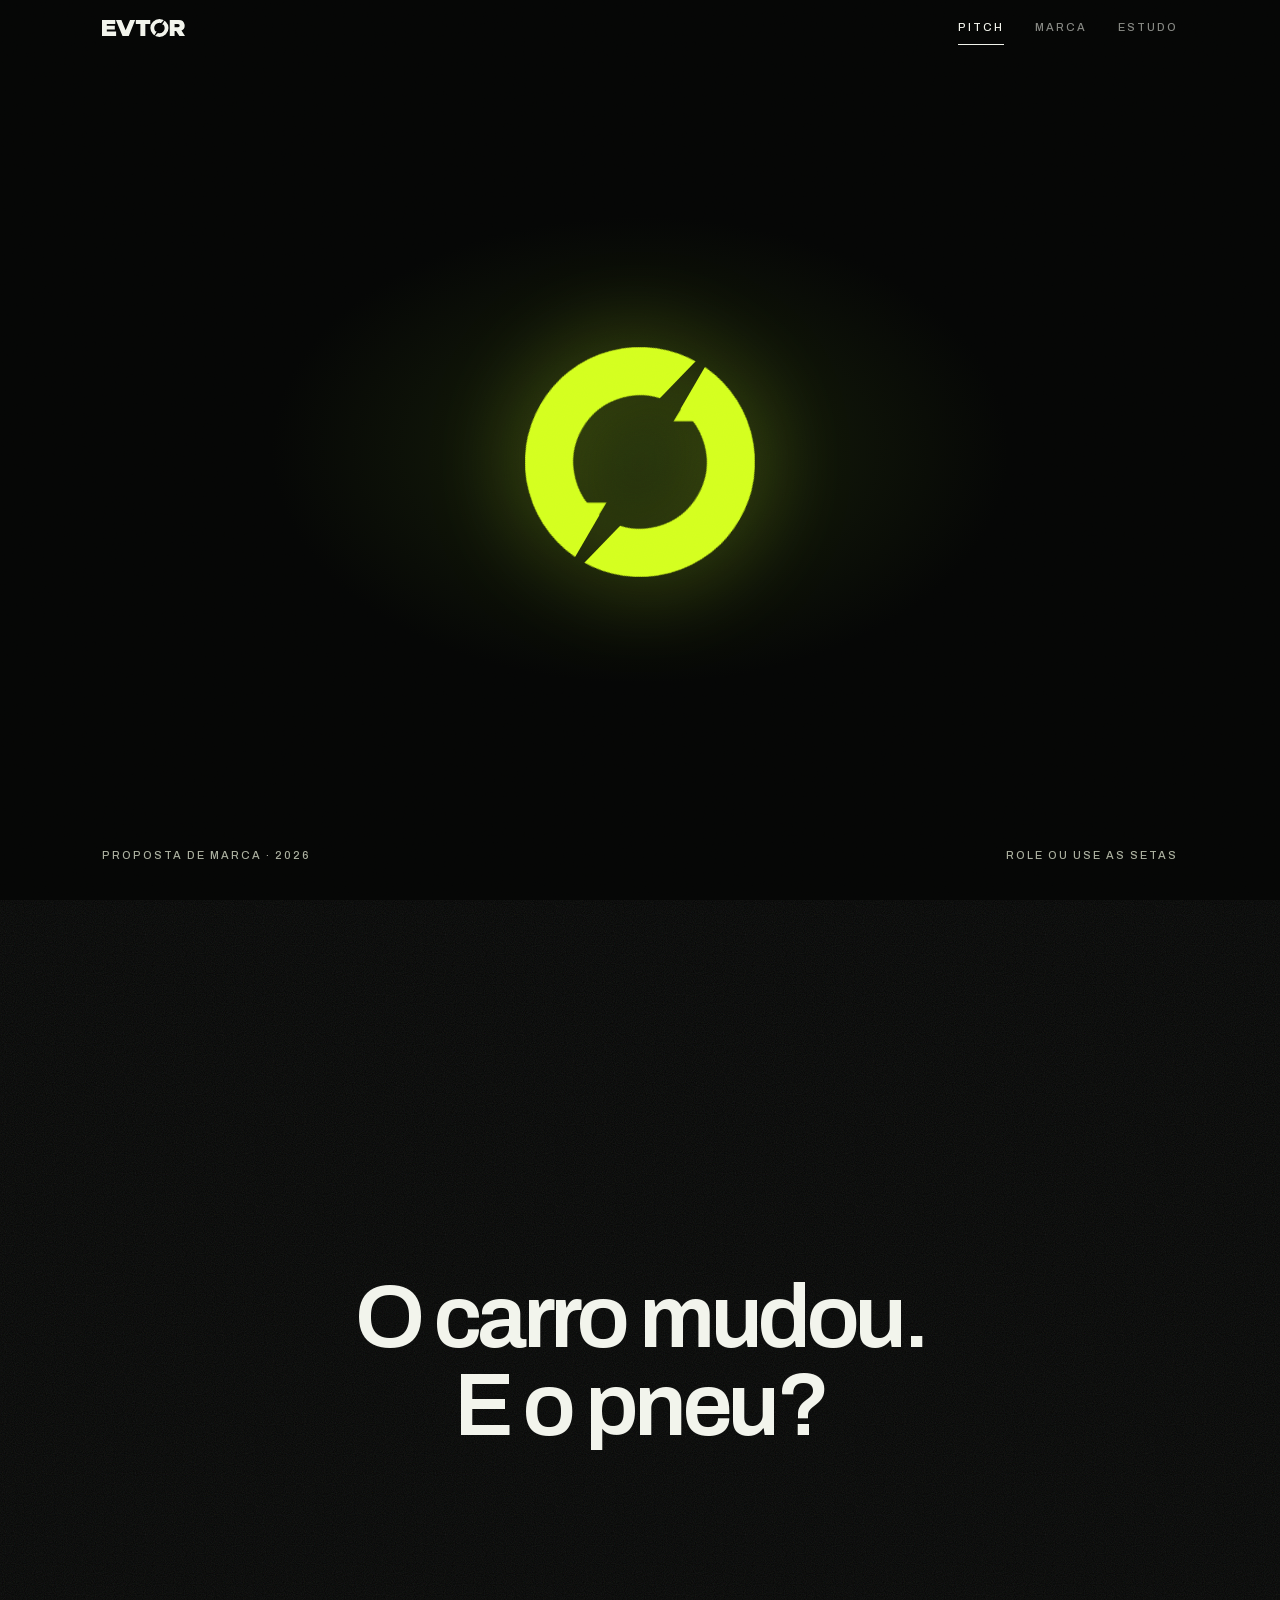
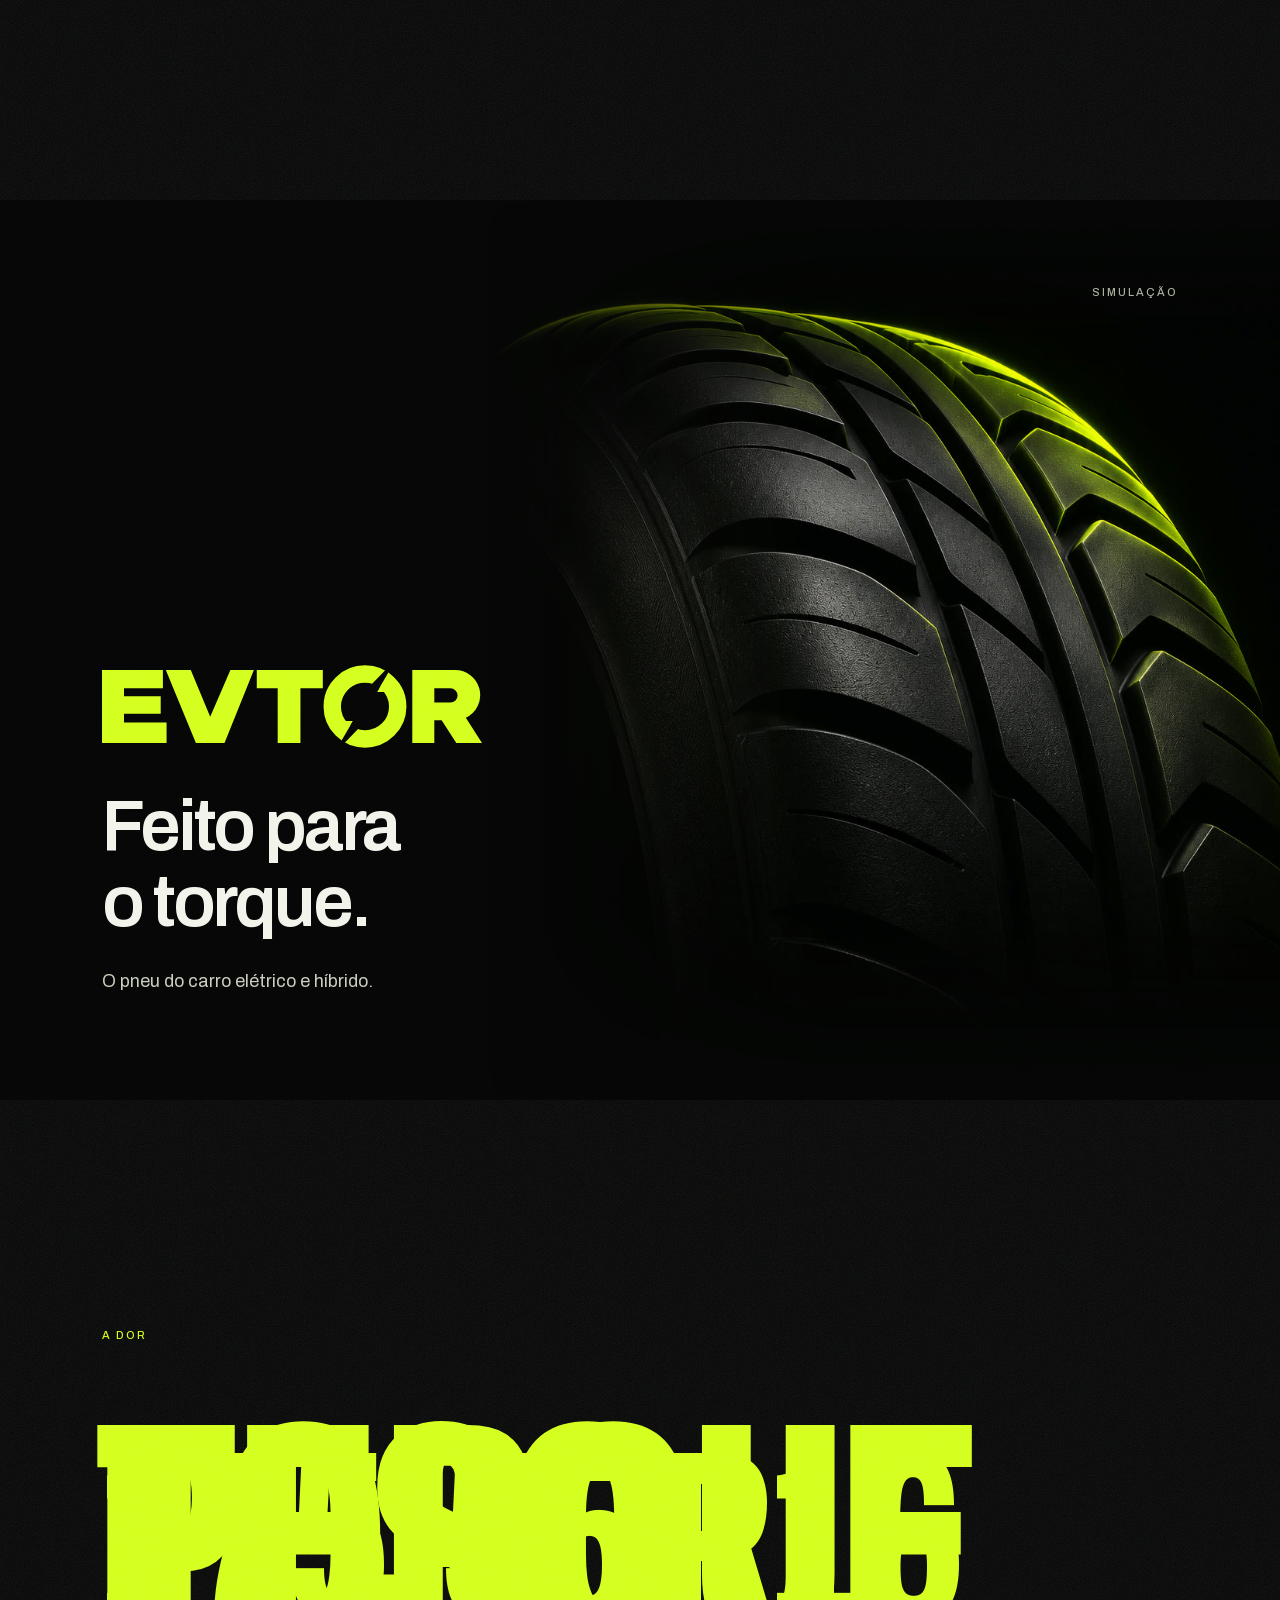
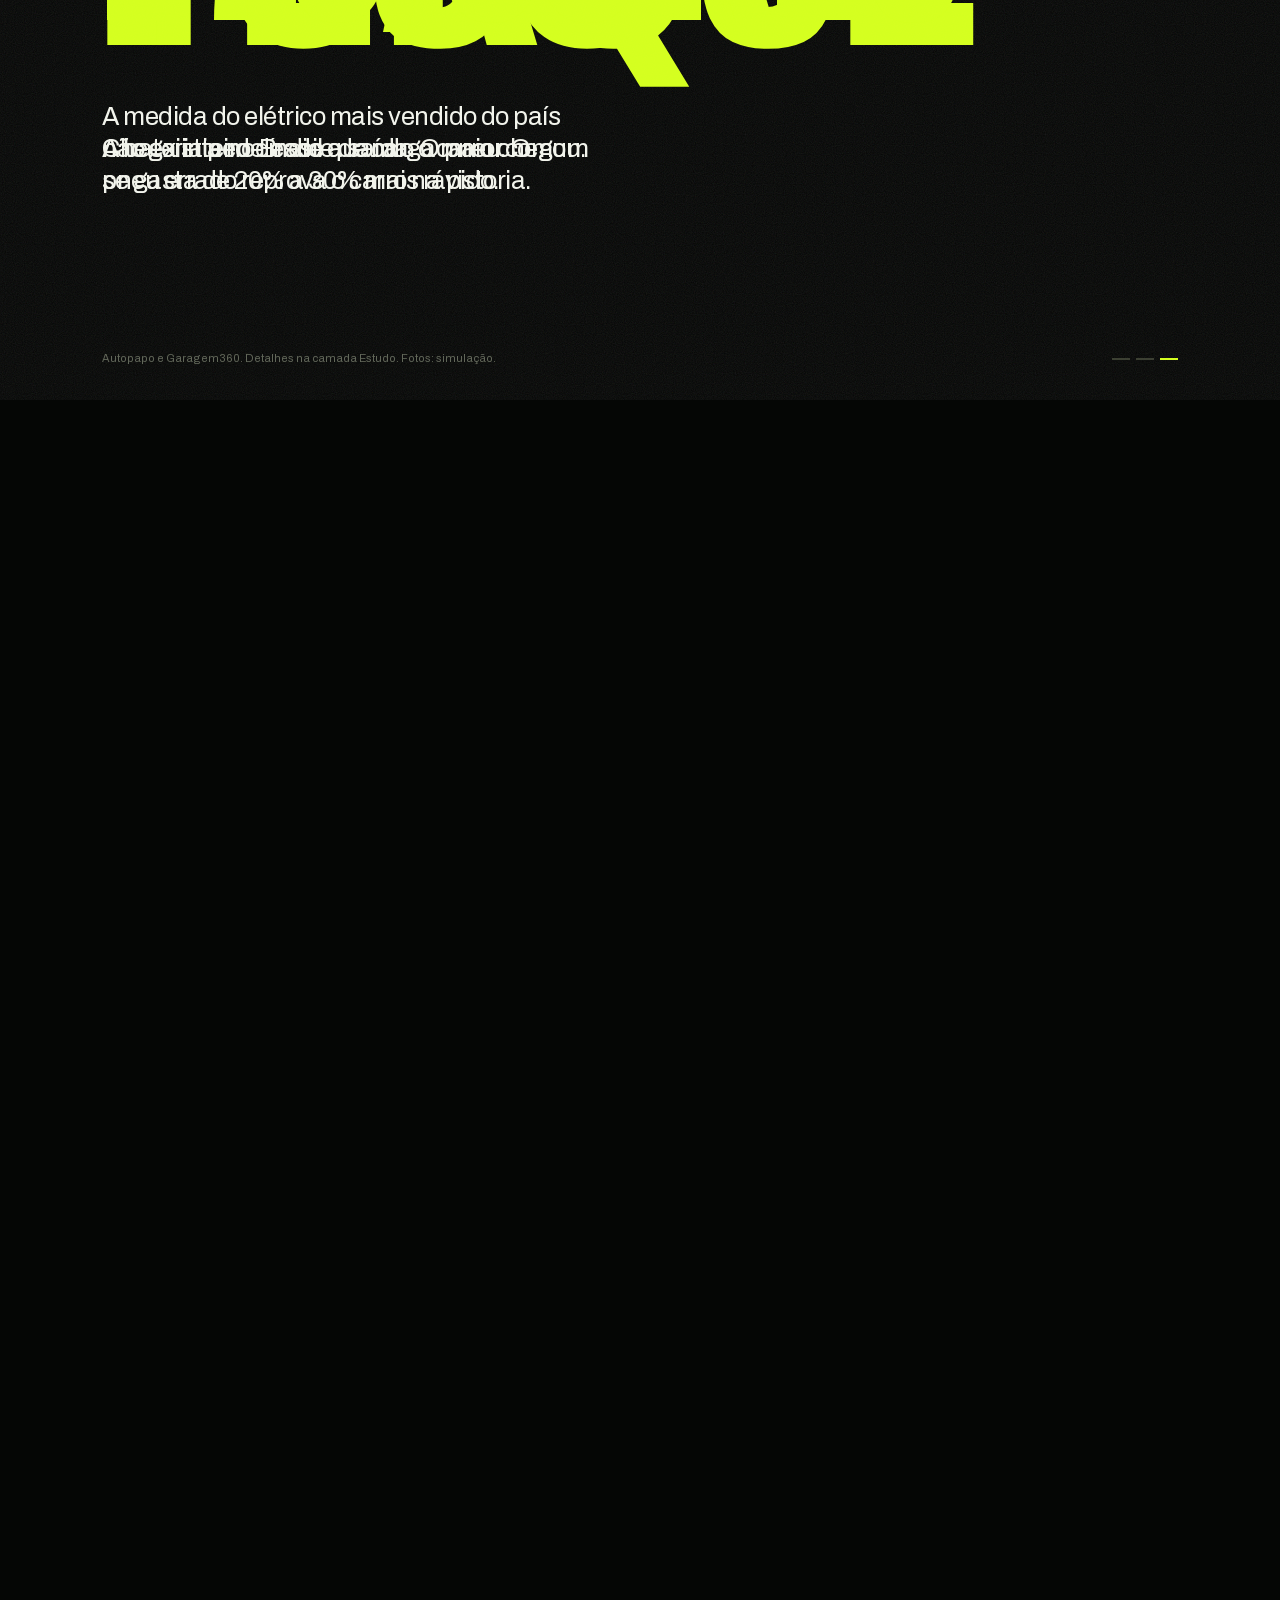
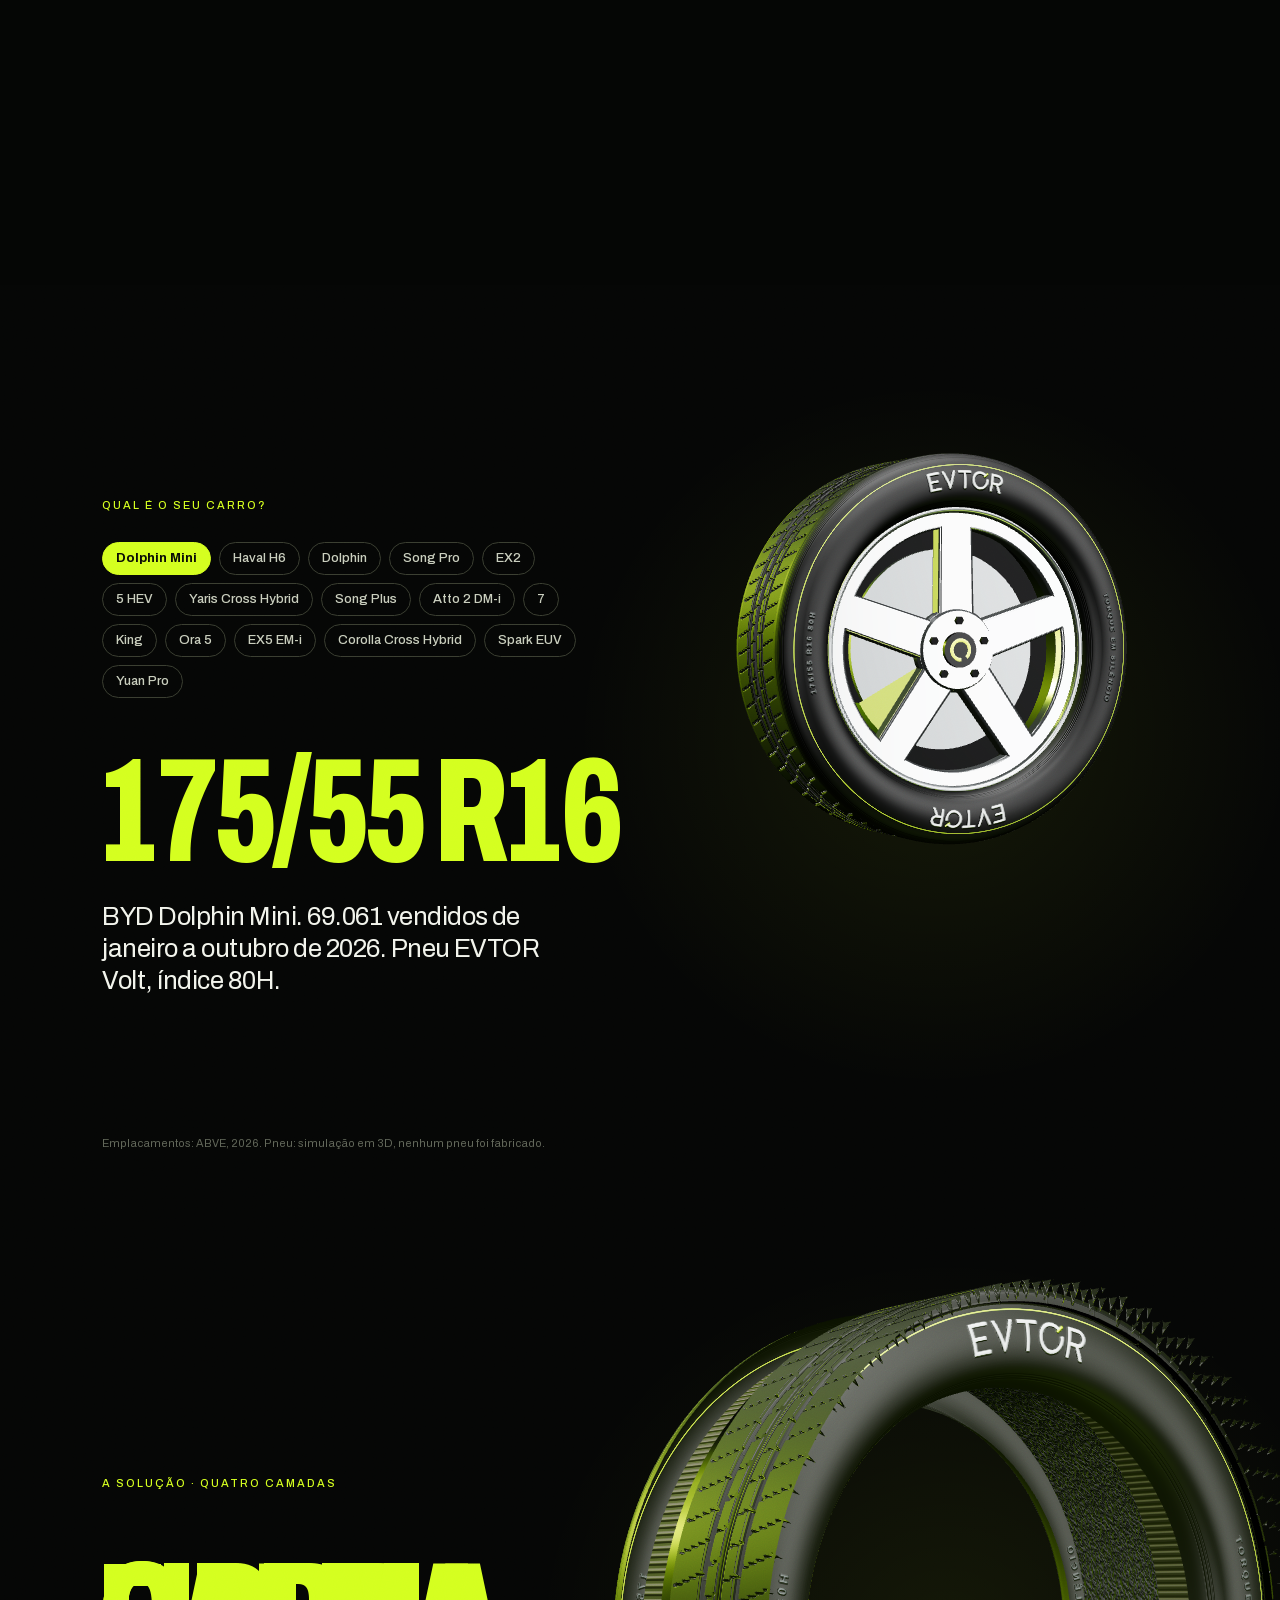
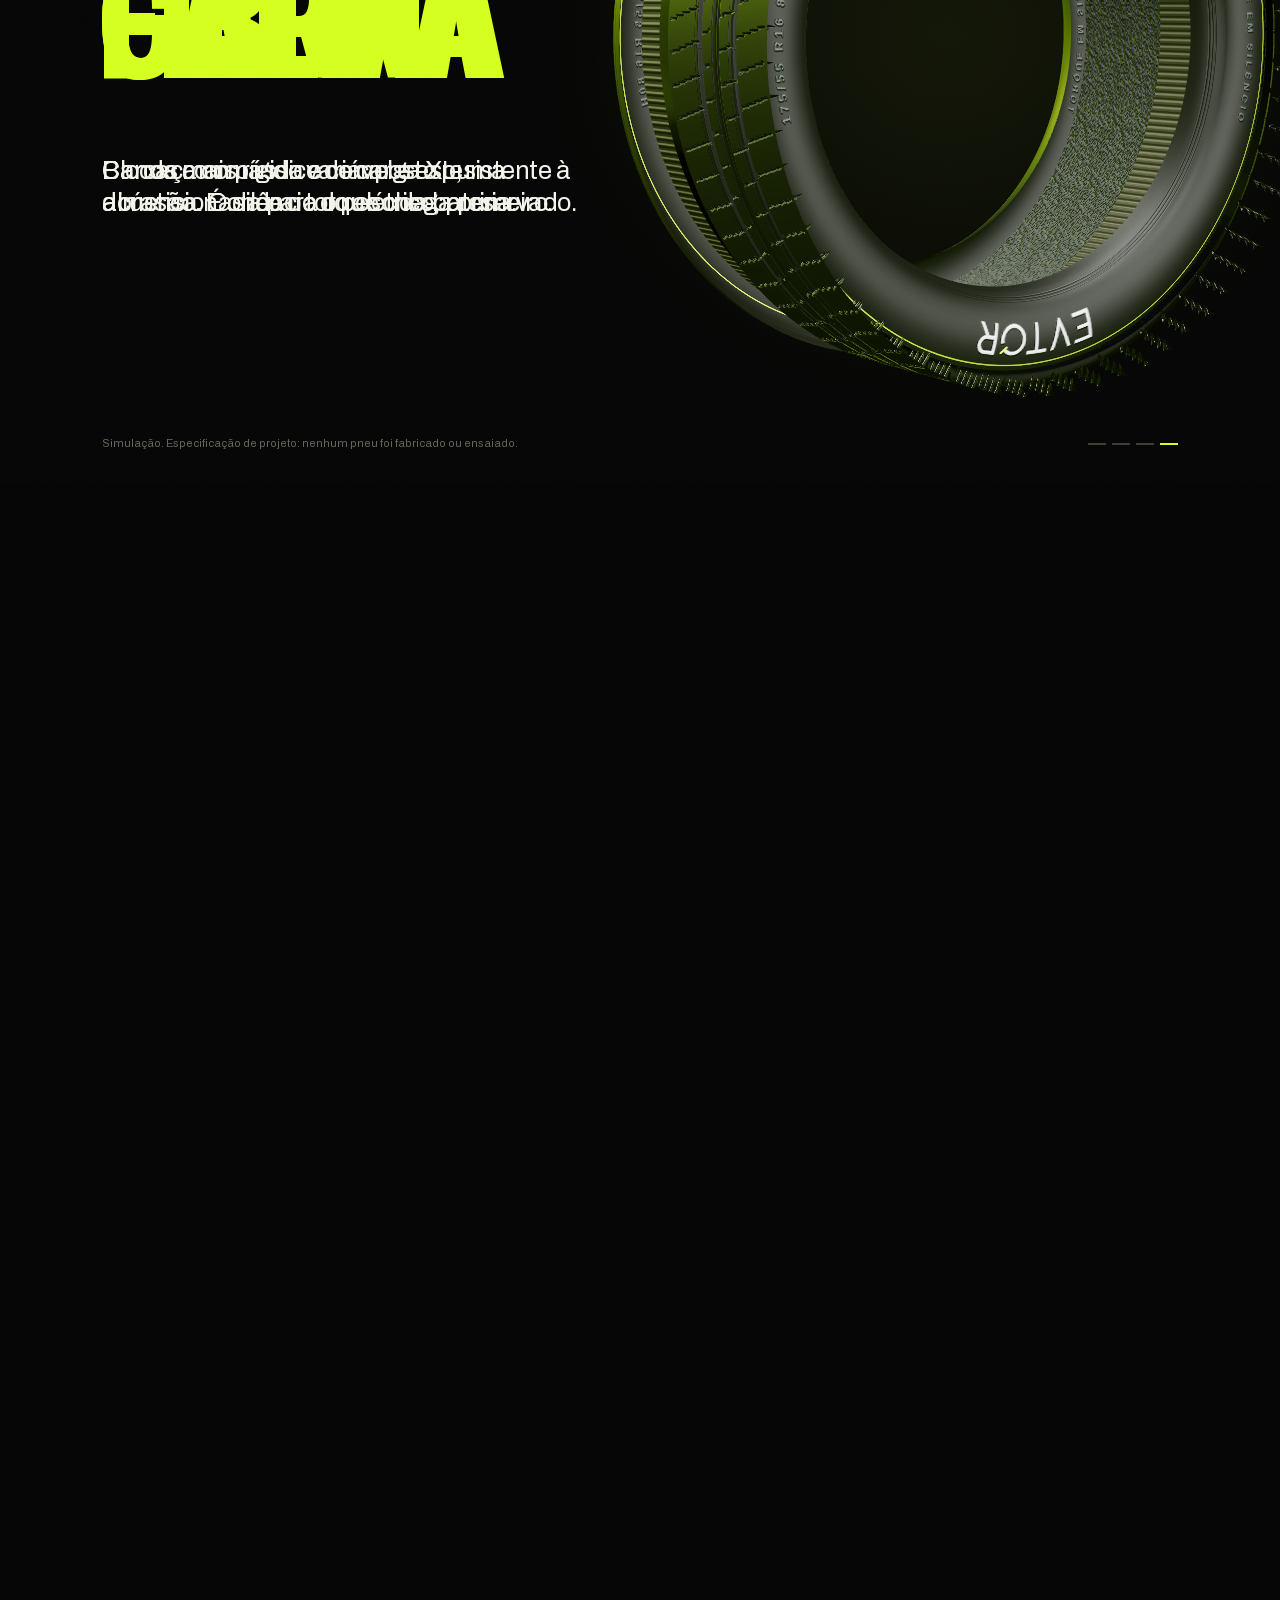
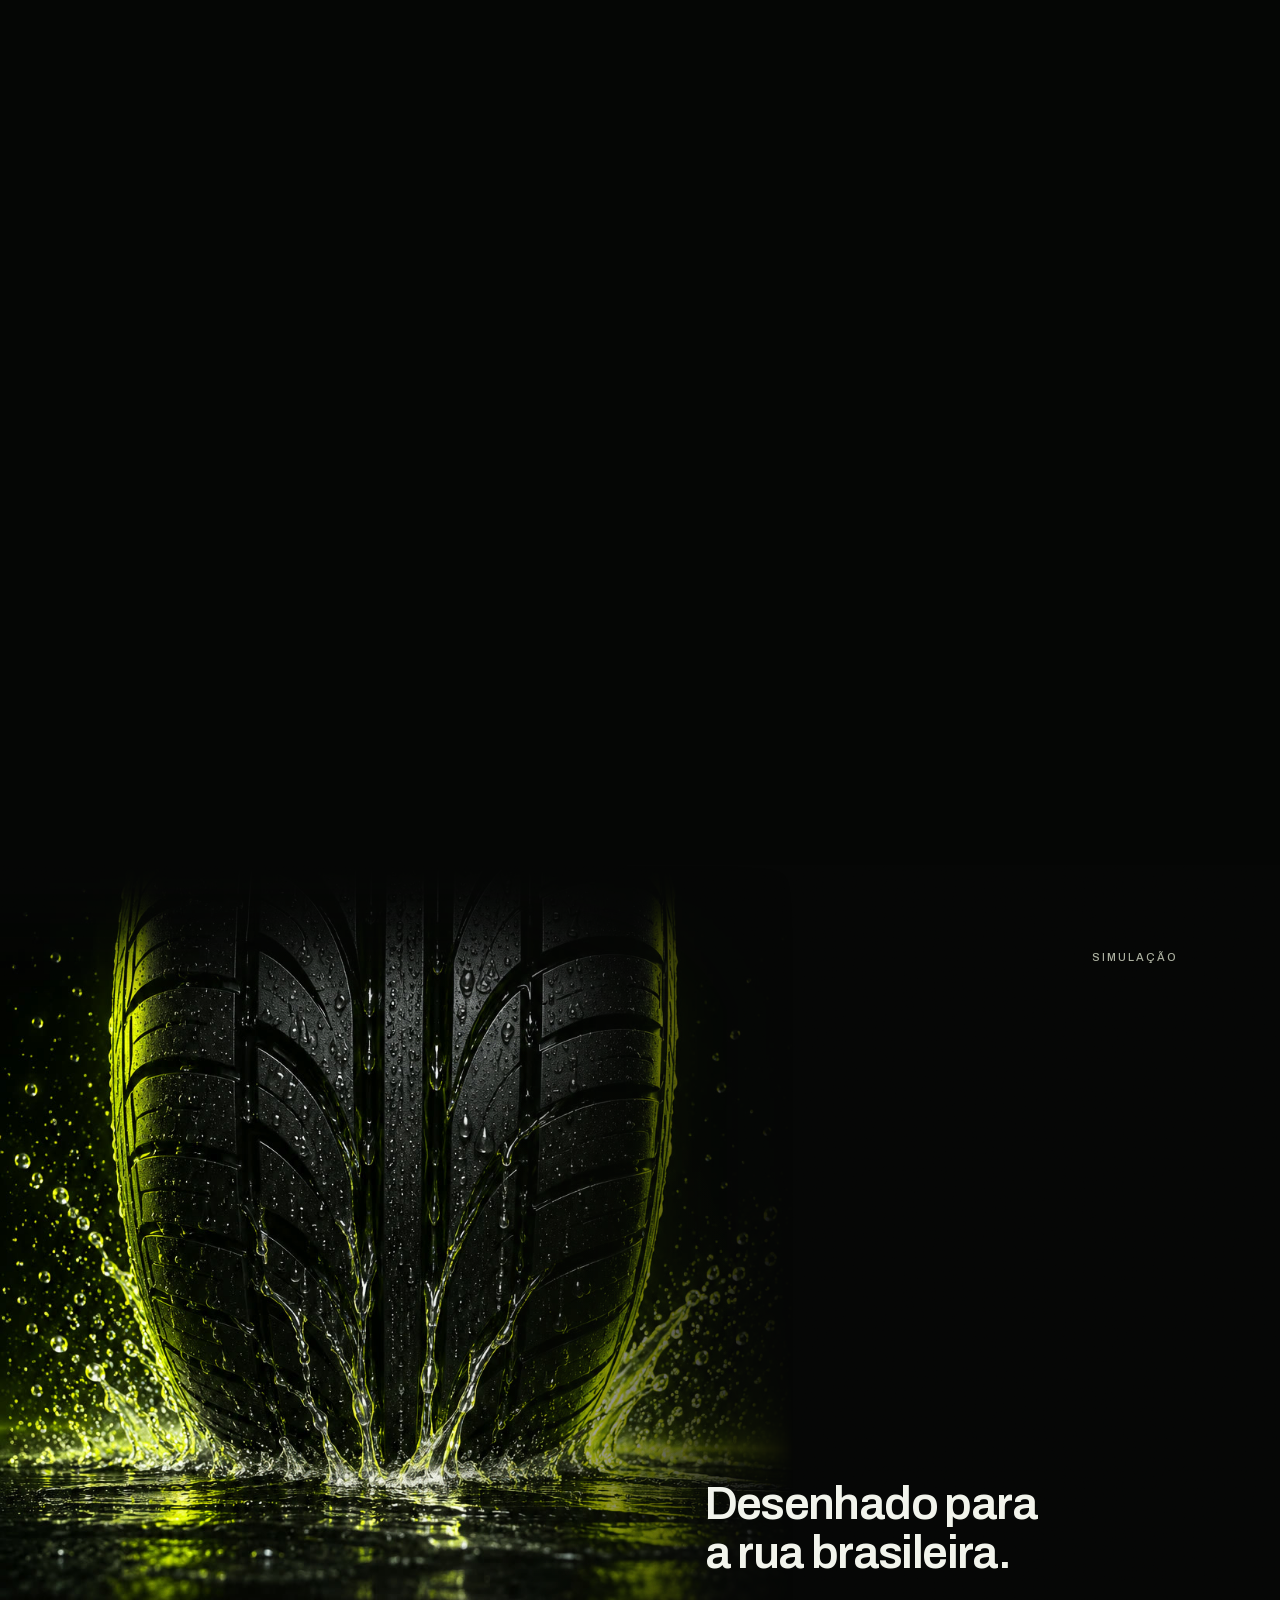
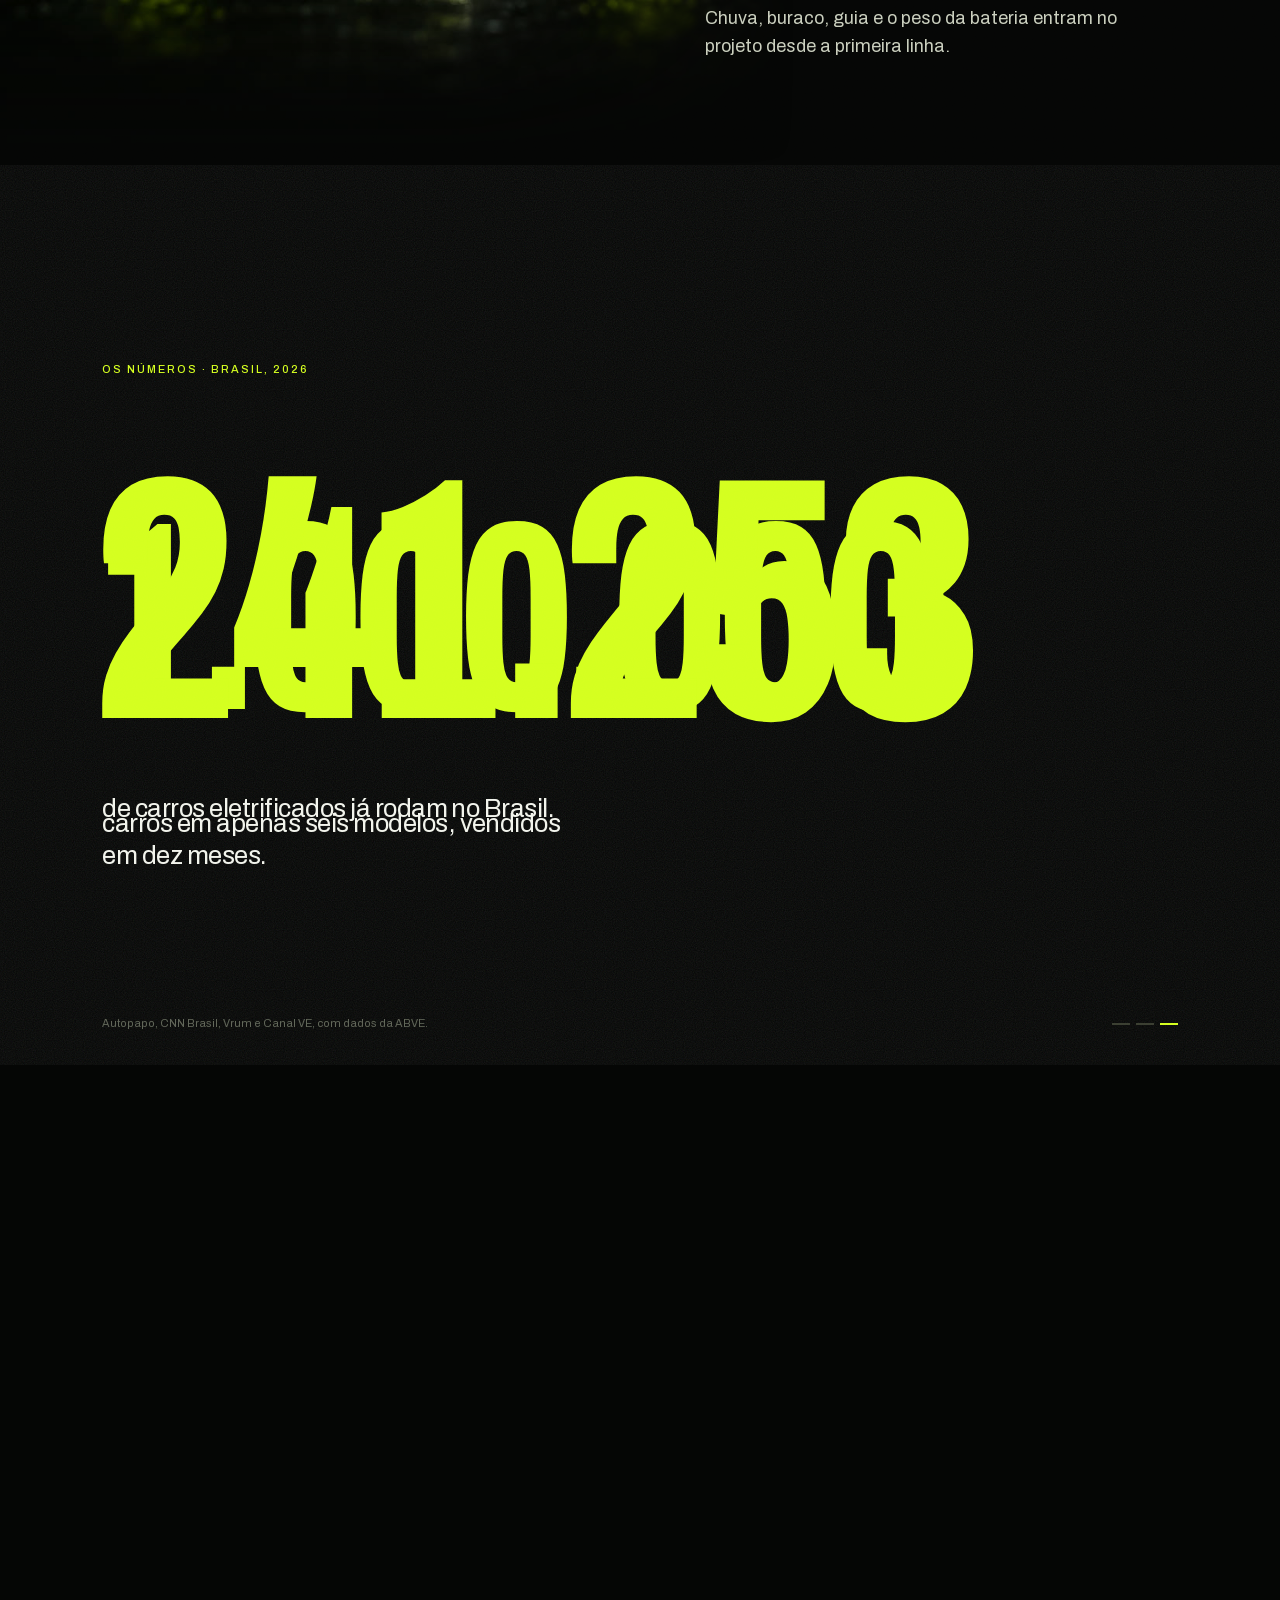
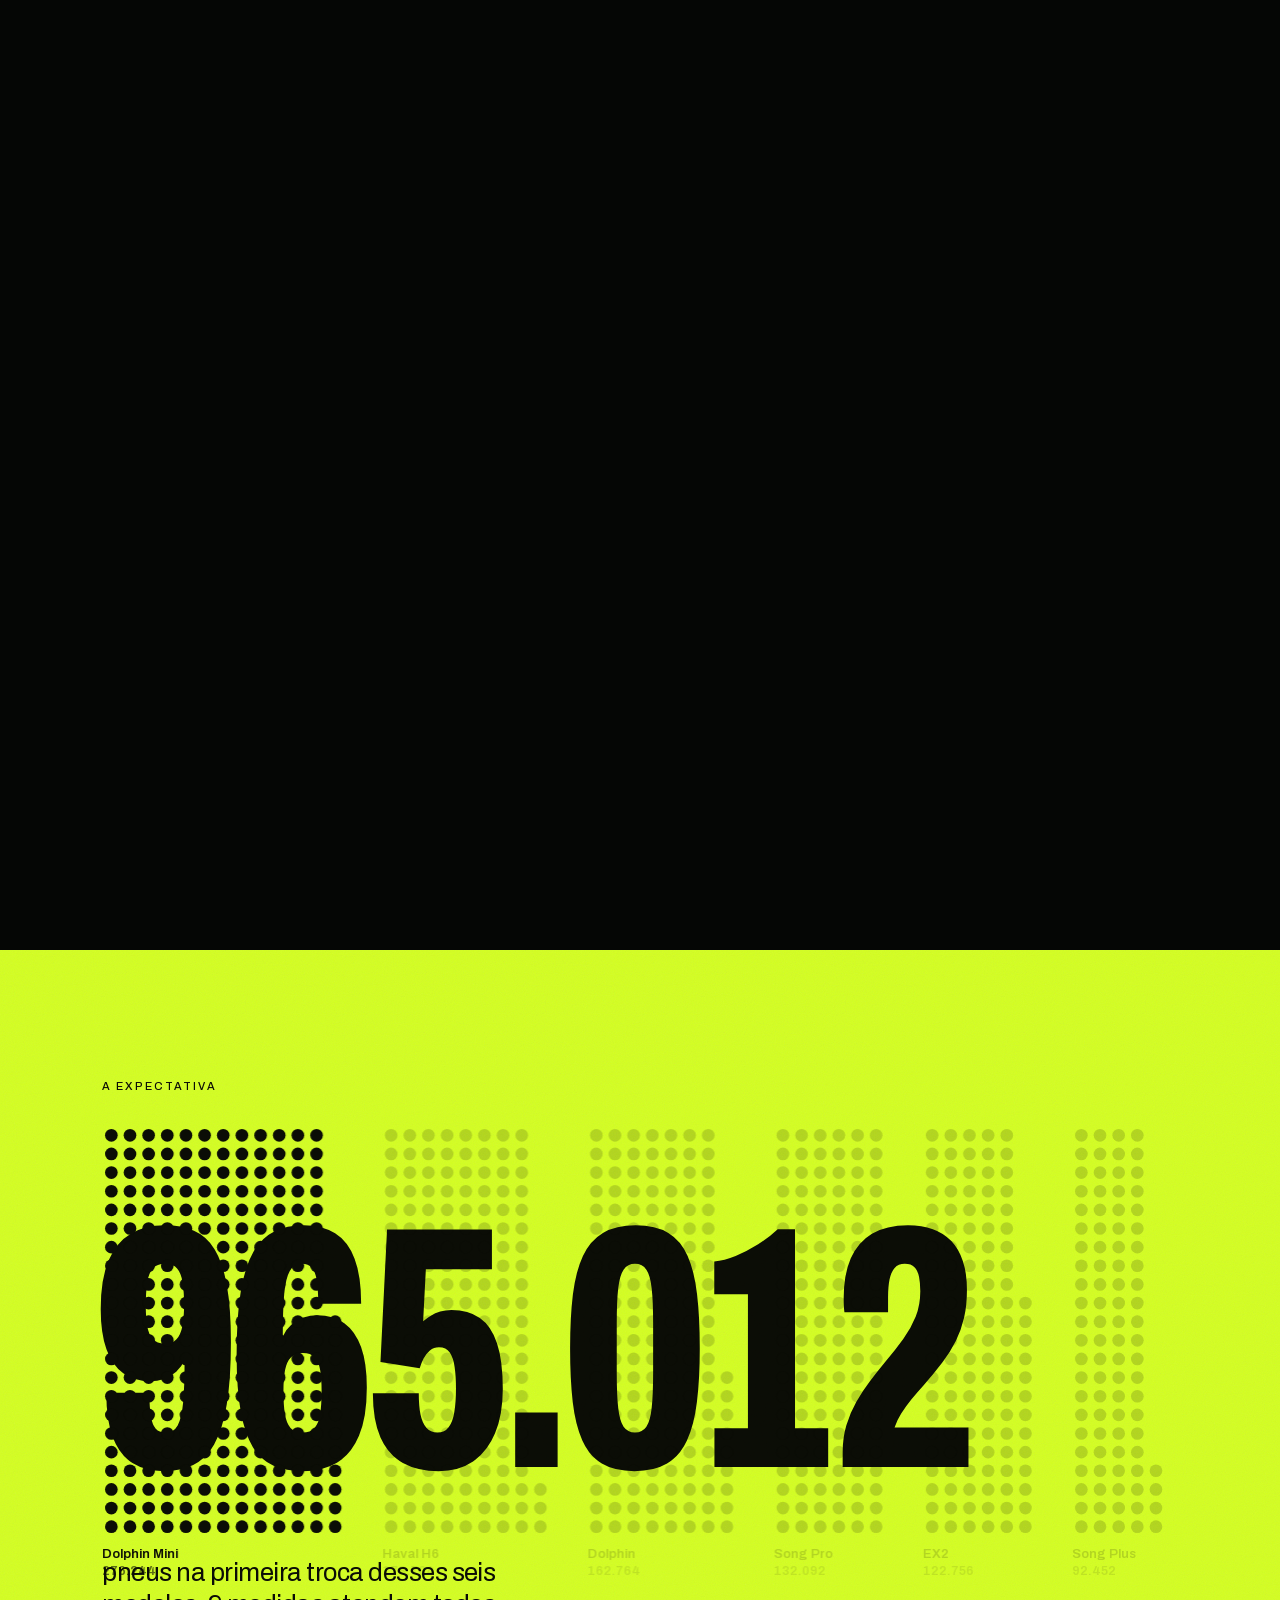
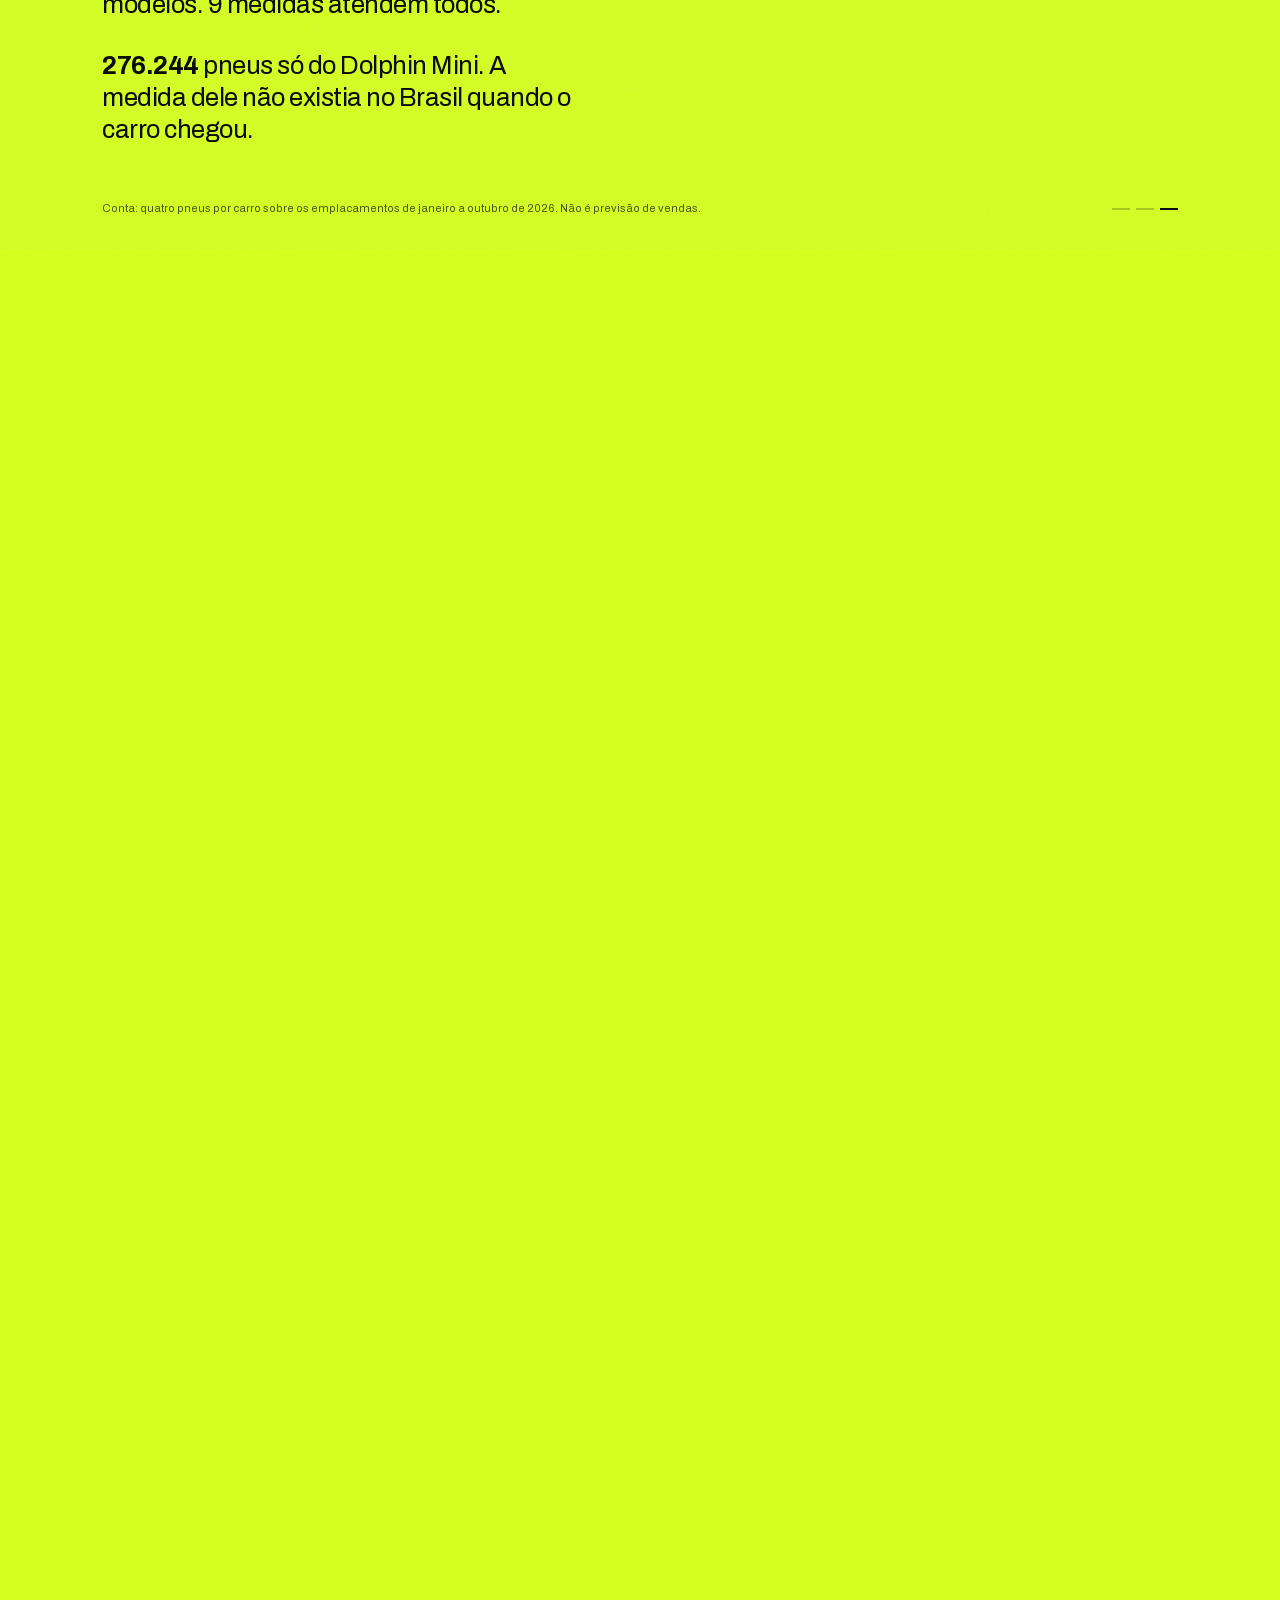
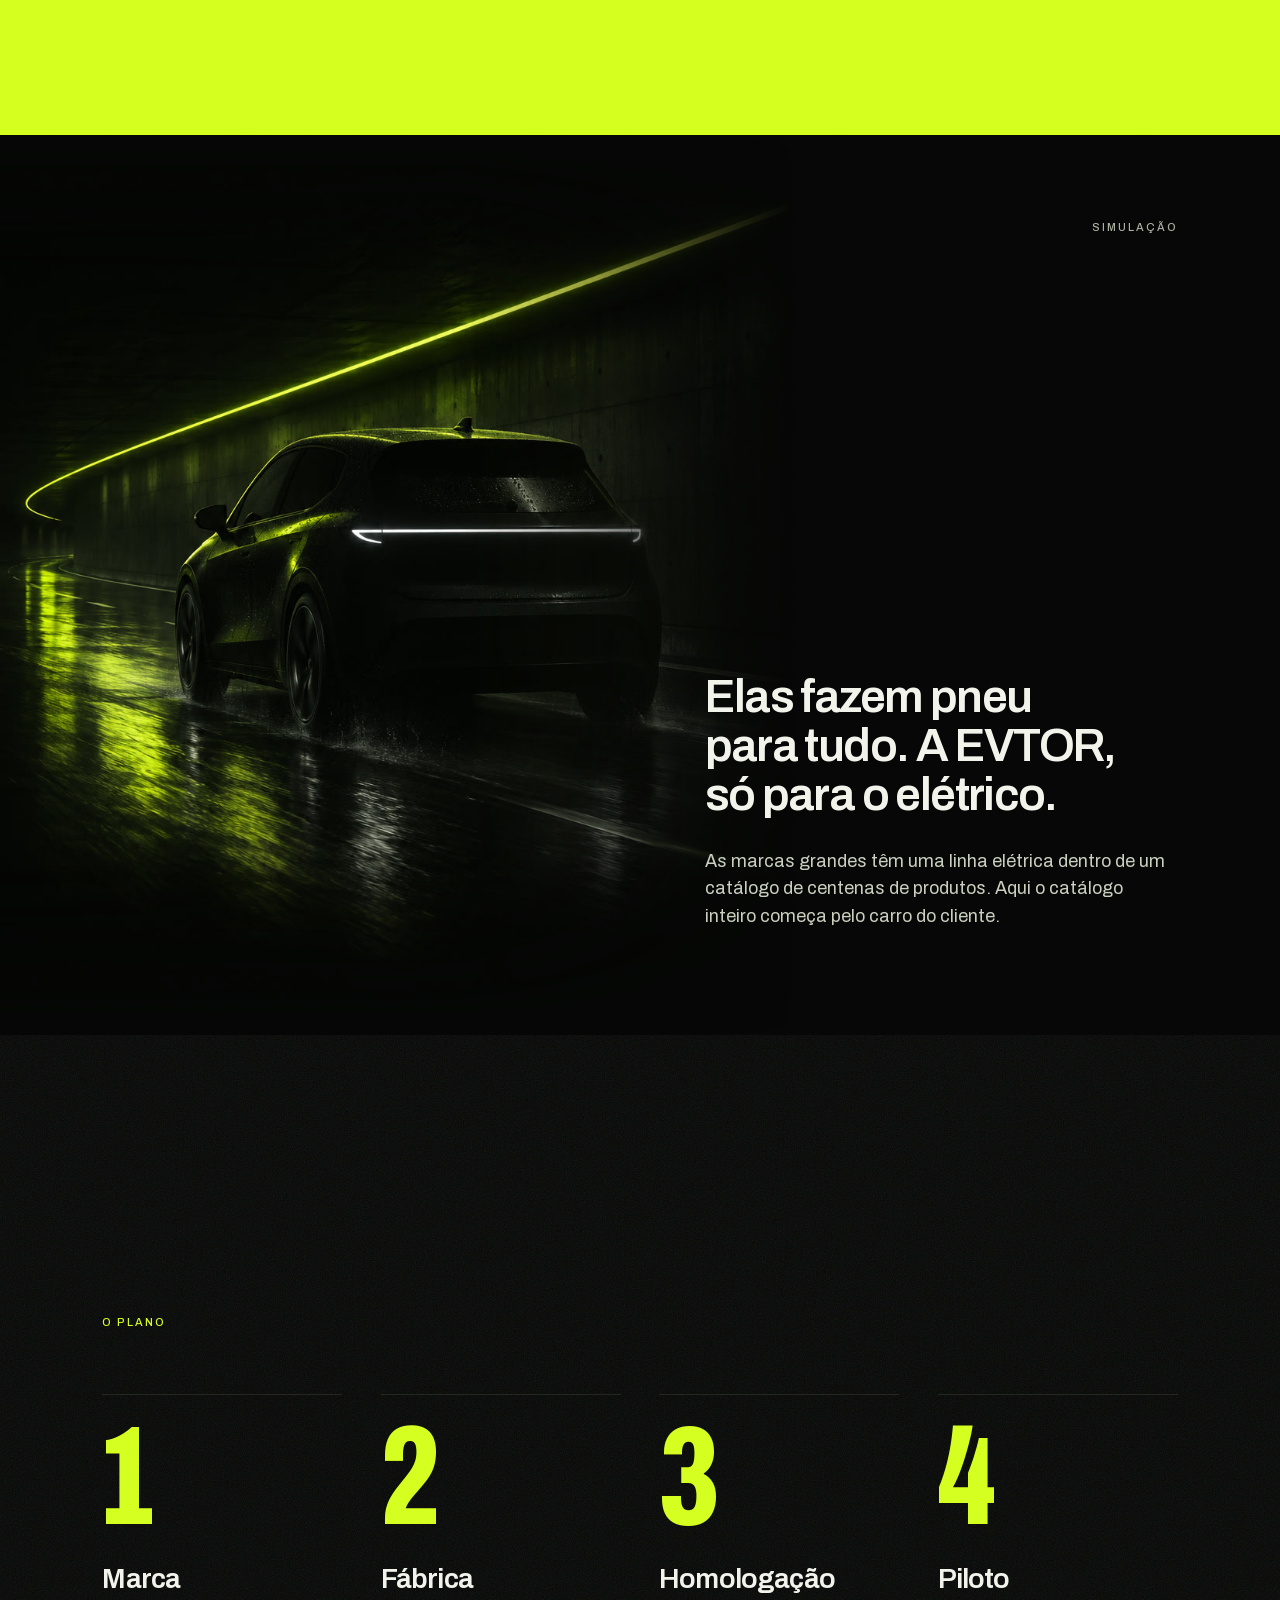
==== commit bfb7fb45: "Abertura: traço do aro começa dentro do corte do raio, sem emenda às 12h Co-Authored-By: Claude Fabl" ====
--- a/site/index.html
+++ b/site/index.html
@@ -30,7 +30,7 @@
       </mask>
     </defs>
     <g mask="url(#corte)">
-      <circle class="aro" cx="50" cy="50" r="39.5" fill="none" stroke="currentColor" stroke-width="21" pathLength="1" transform="rotate(-90 50 50)"/>
+      <circle class="aro" cx="50" cy="50" r="39.5" fill="none" stroke="currentColor" stroke-width="21" pathLength="1" transform="rotate(-60 50 50)"/><!-- o traço começa dentro do corte do raio: a emenda nunca aparece -->
       <path class="farpa" d="M64.5 32.3H74.5L69 25Z" fill="currentColor"/>
       <path class="farpa" d="M64.5 32.3H74.5L69 25Z" fill="currentColor" transform="rotate(180 50 50)"/>
     </g>
--- a/site/pitch.css
+++ b/site/pitch.css
@@ -64,8 +64,9 @@
 /* Abertura: o ícone se desenha e o raio corta o aro */
 #abre { background: radial-gradient(40% 36% at 50% 50%, #18220A 0%, var(--asfalto) 72%); }
 .icone { width: min(42vw, 230px); color: var(--volt); opacity: 1 !important; transform: none !important; filter: drop-shadow(0 0 46px rgba(212, 255, 31, 0.3)); }
-.icone .aro { stroke-dasharray: 1; }
-.anima .icone .aro { stroke-dashoffset: 1; animation: desenha 1.3s 0.3s var(--suave) forwards; }
+/* solda: terminado o desenho, o traço deixa de ser tracejado, senão sobra um fio na emenda do topo */
+.anima .icone .aro { stroke-dasharray: 1; stroke-dashoffset: 1; animation: desenha 1.3s 0.3s var(--suave) forwards, solda 0s 1.65s forwards; }
+@keyframes solda { to { stroke-dasharray: none; } }
 .anima .icone .fenda, .anima .icone .farpa { opacity: 0; animation: corta 0.22s 1.55s ease-out forwards; }
 .anima .icone { animation: pulsa 3.2s 2s ease-in-out infinite; }
 @keyframes desenha { to { stroke-dashoffset: 0; } }
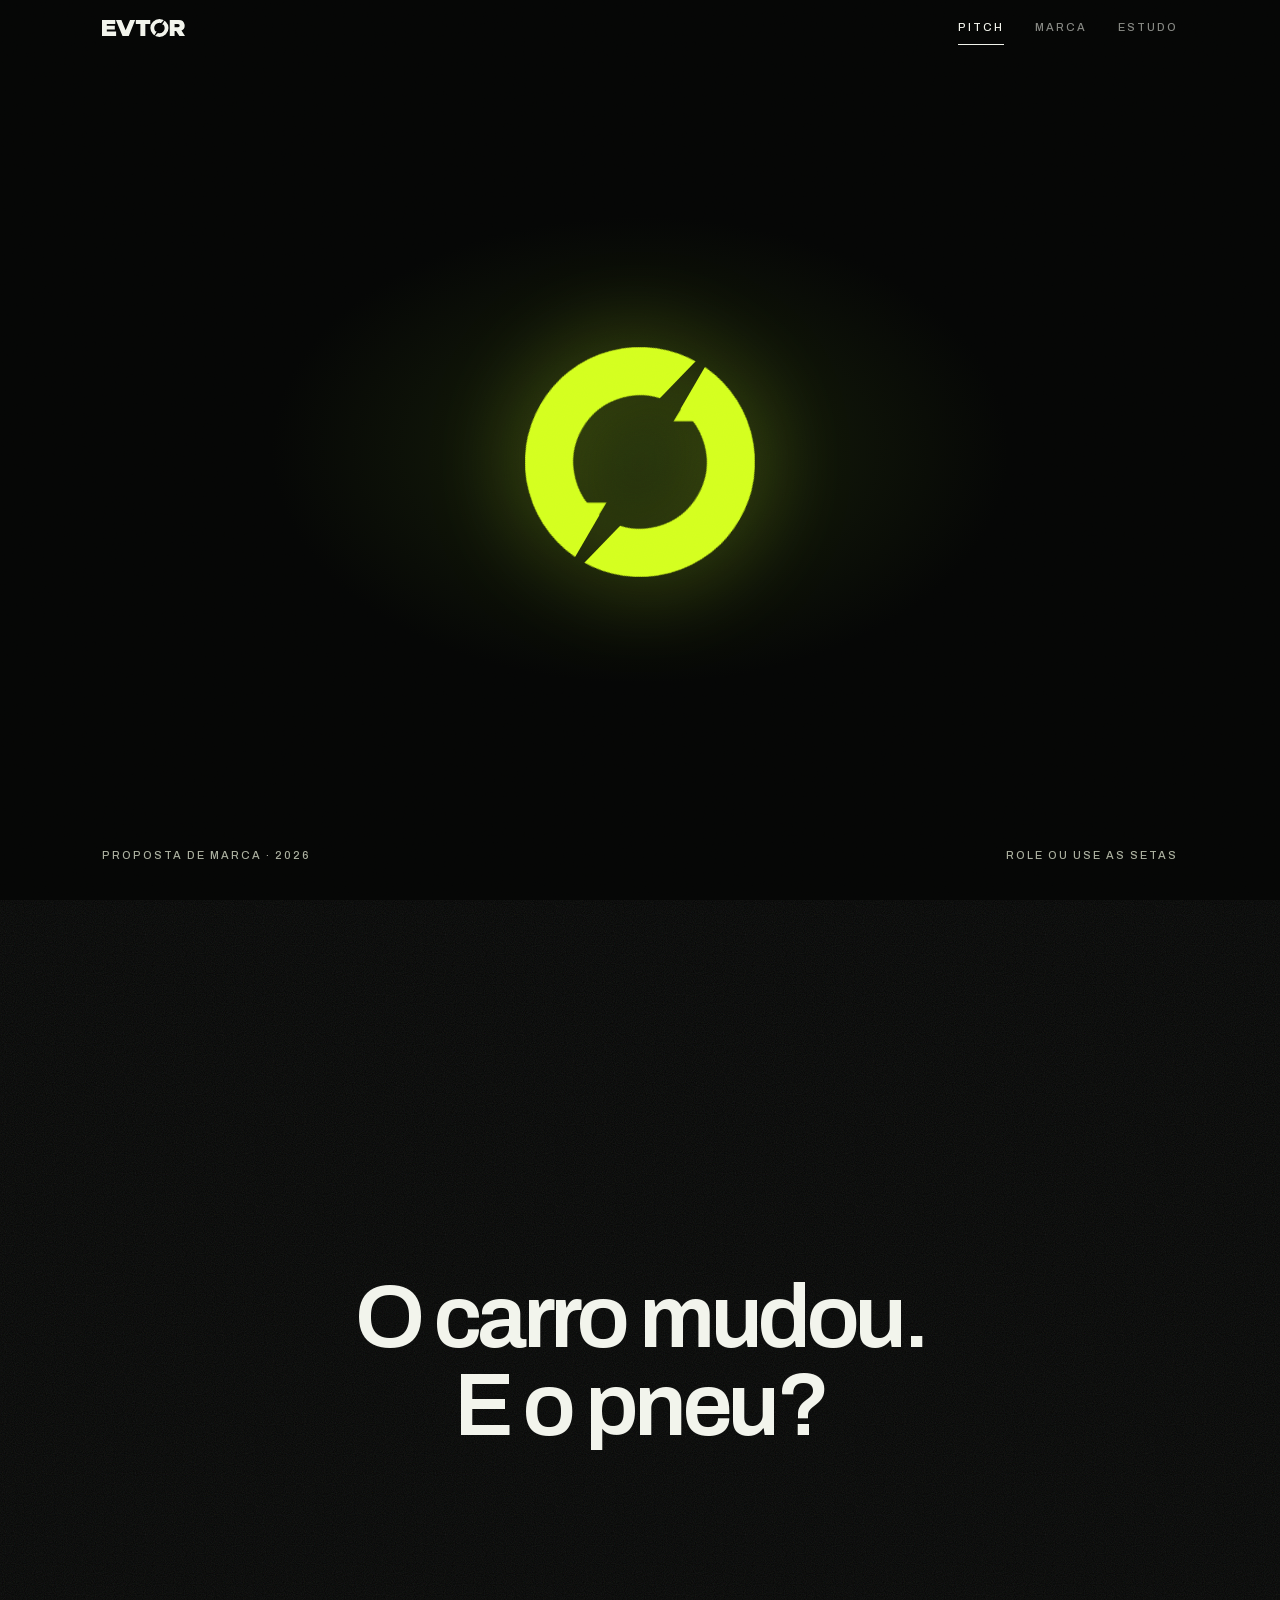
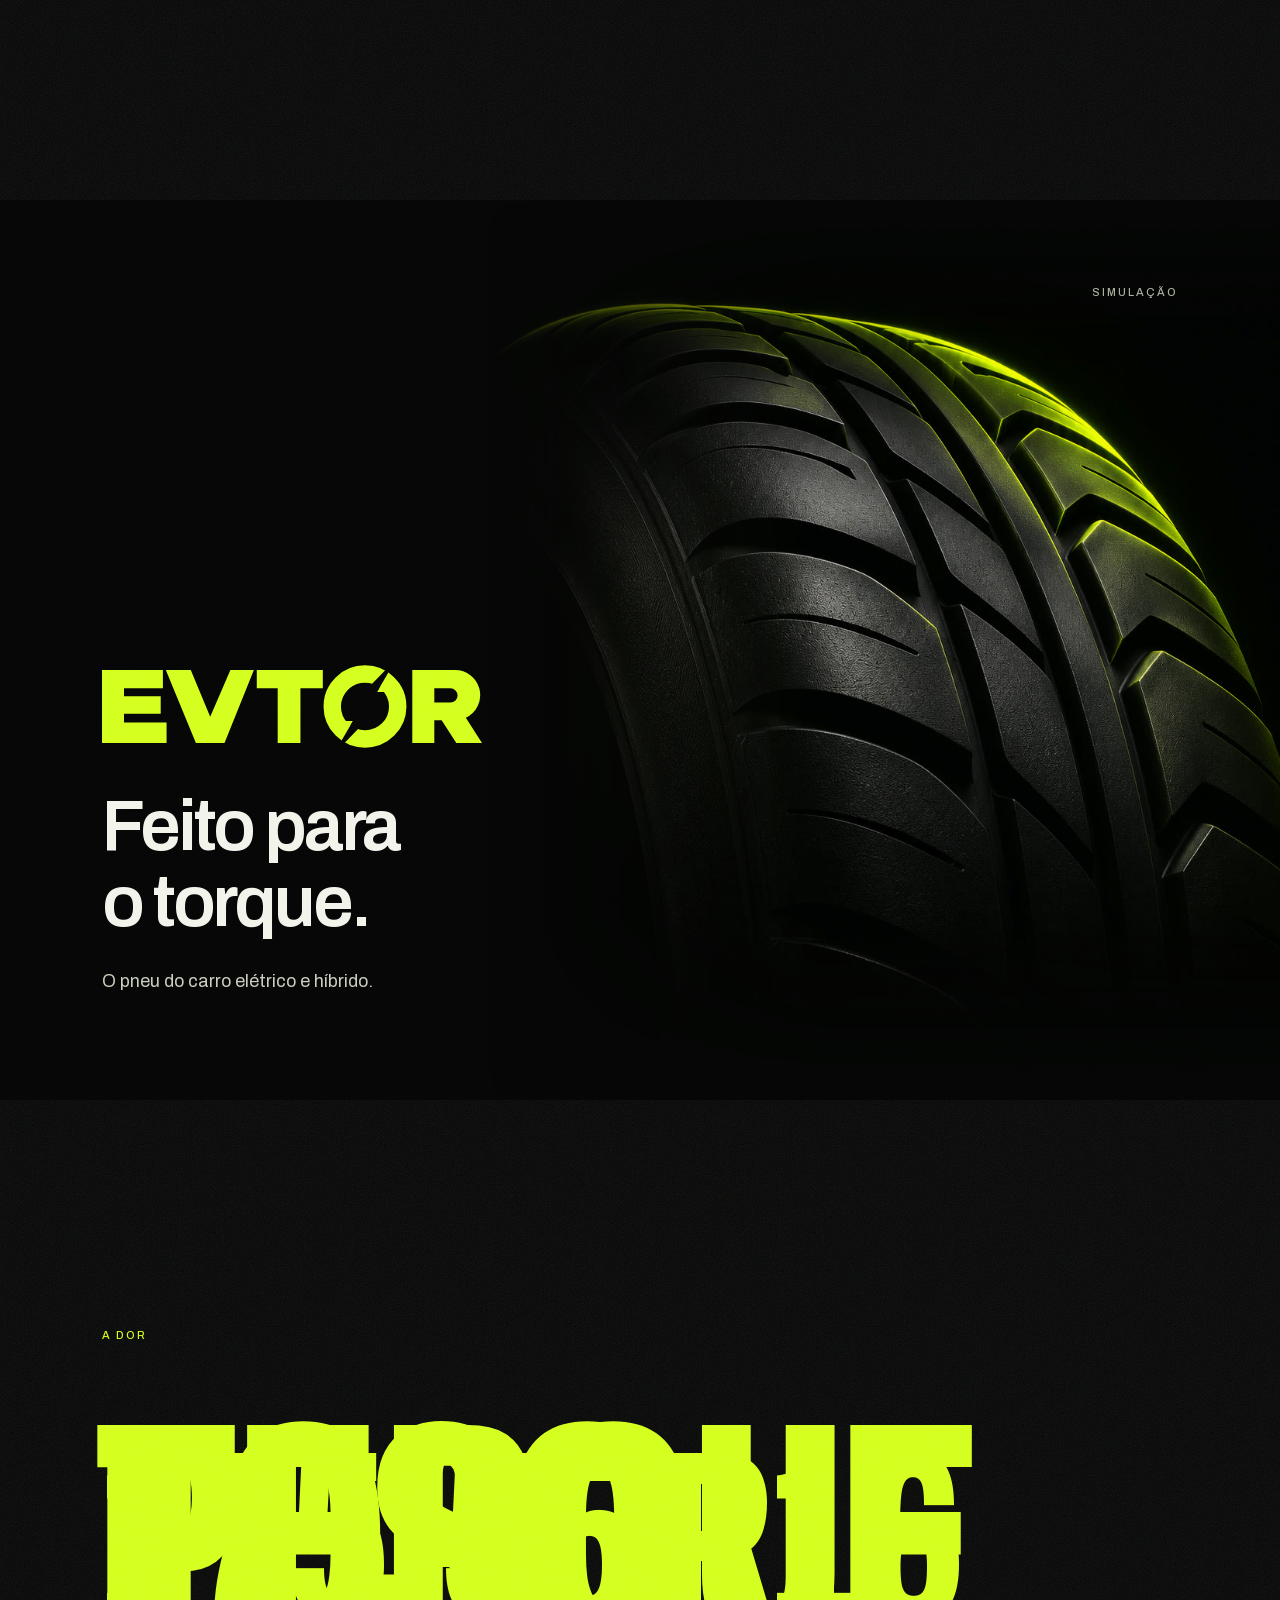
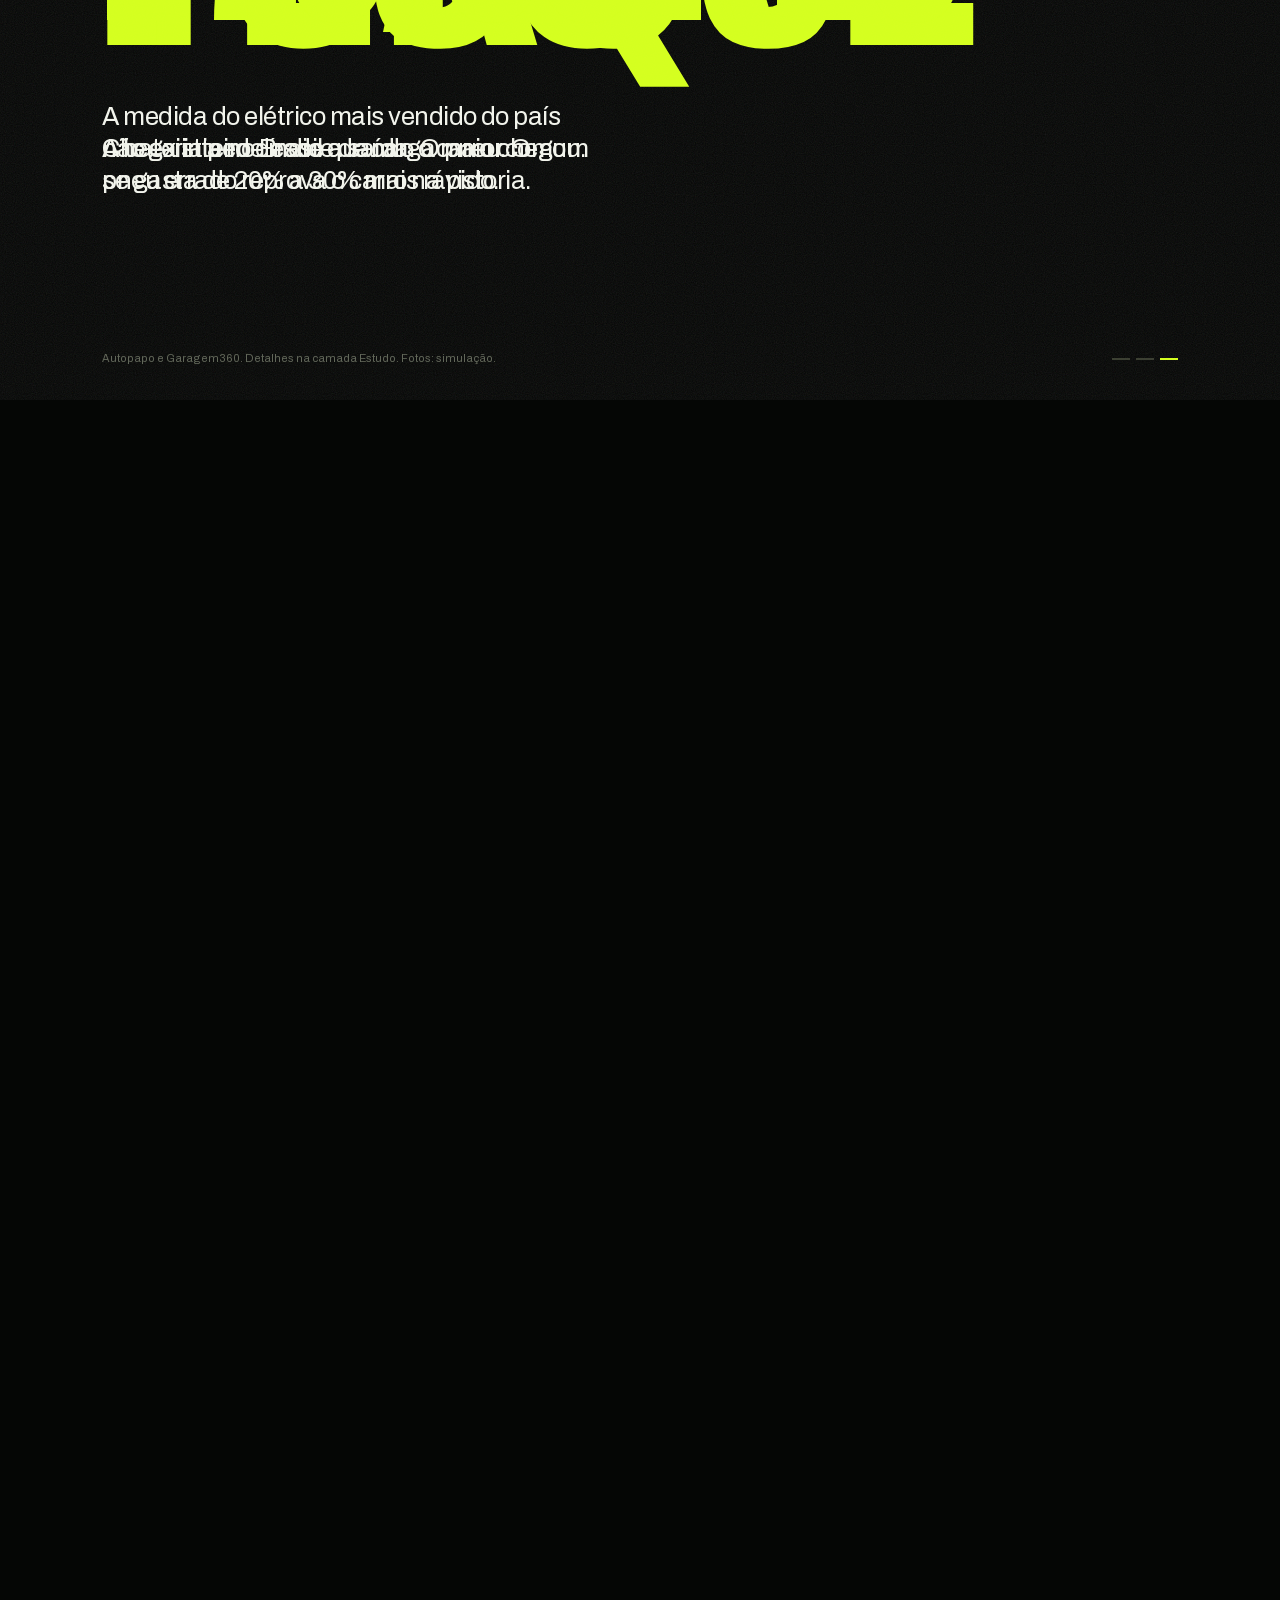
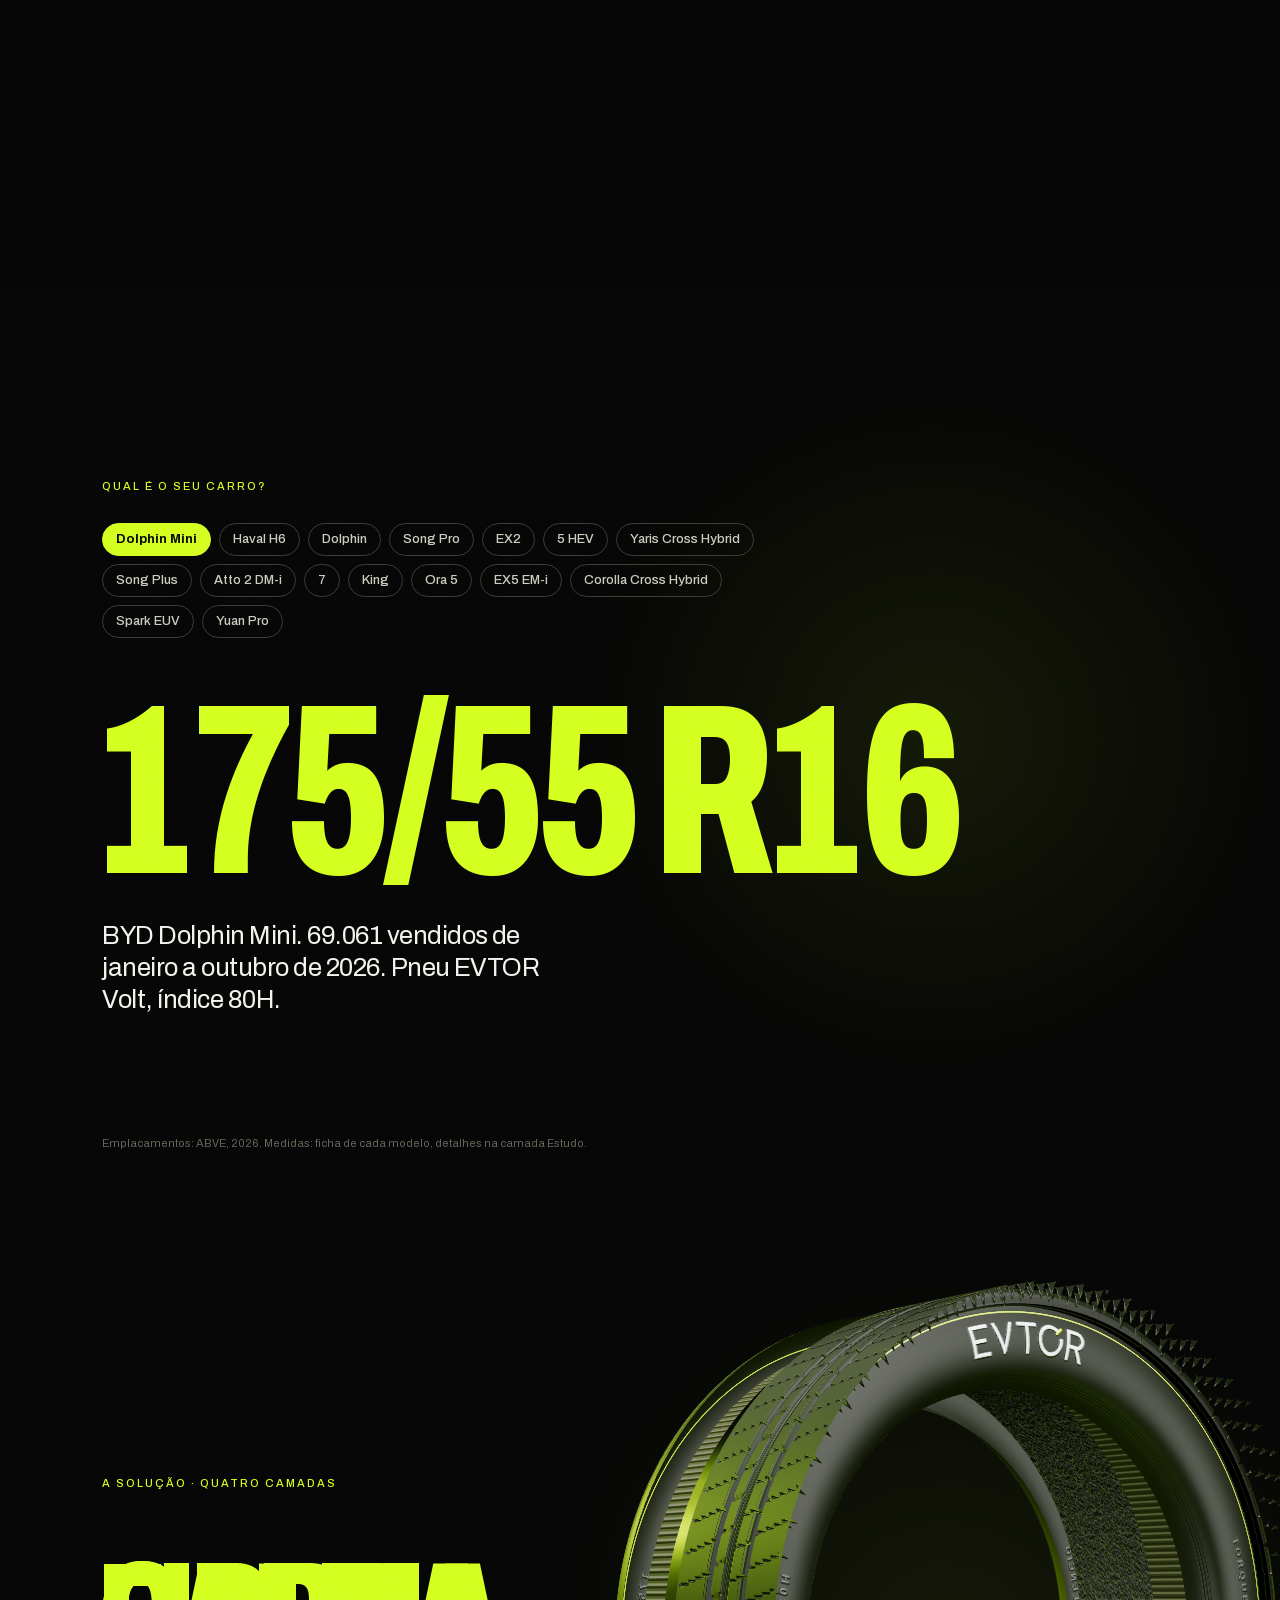
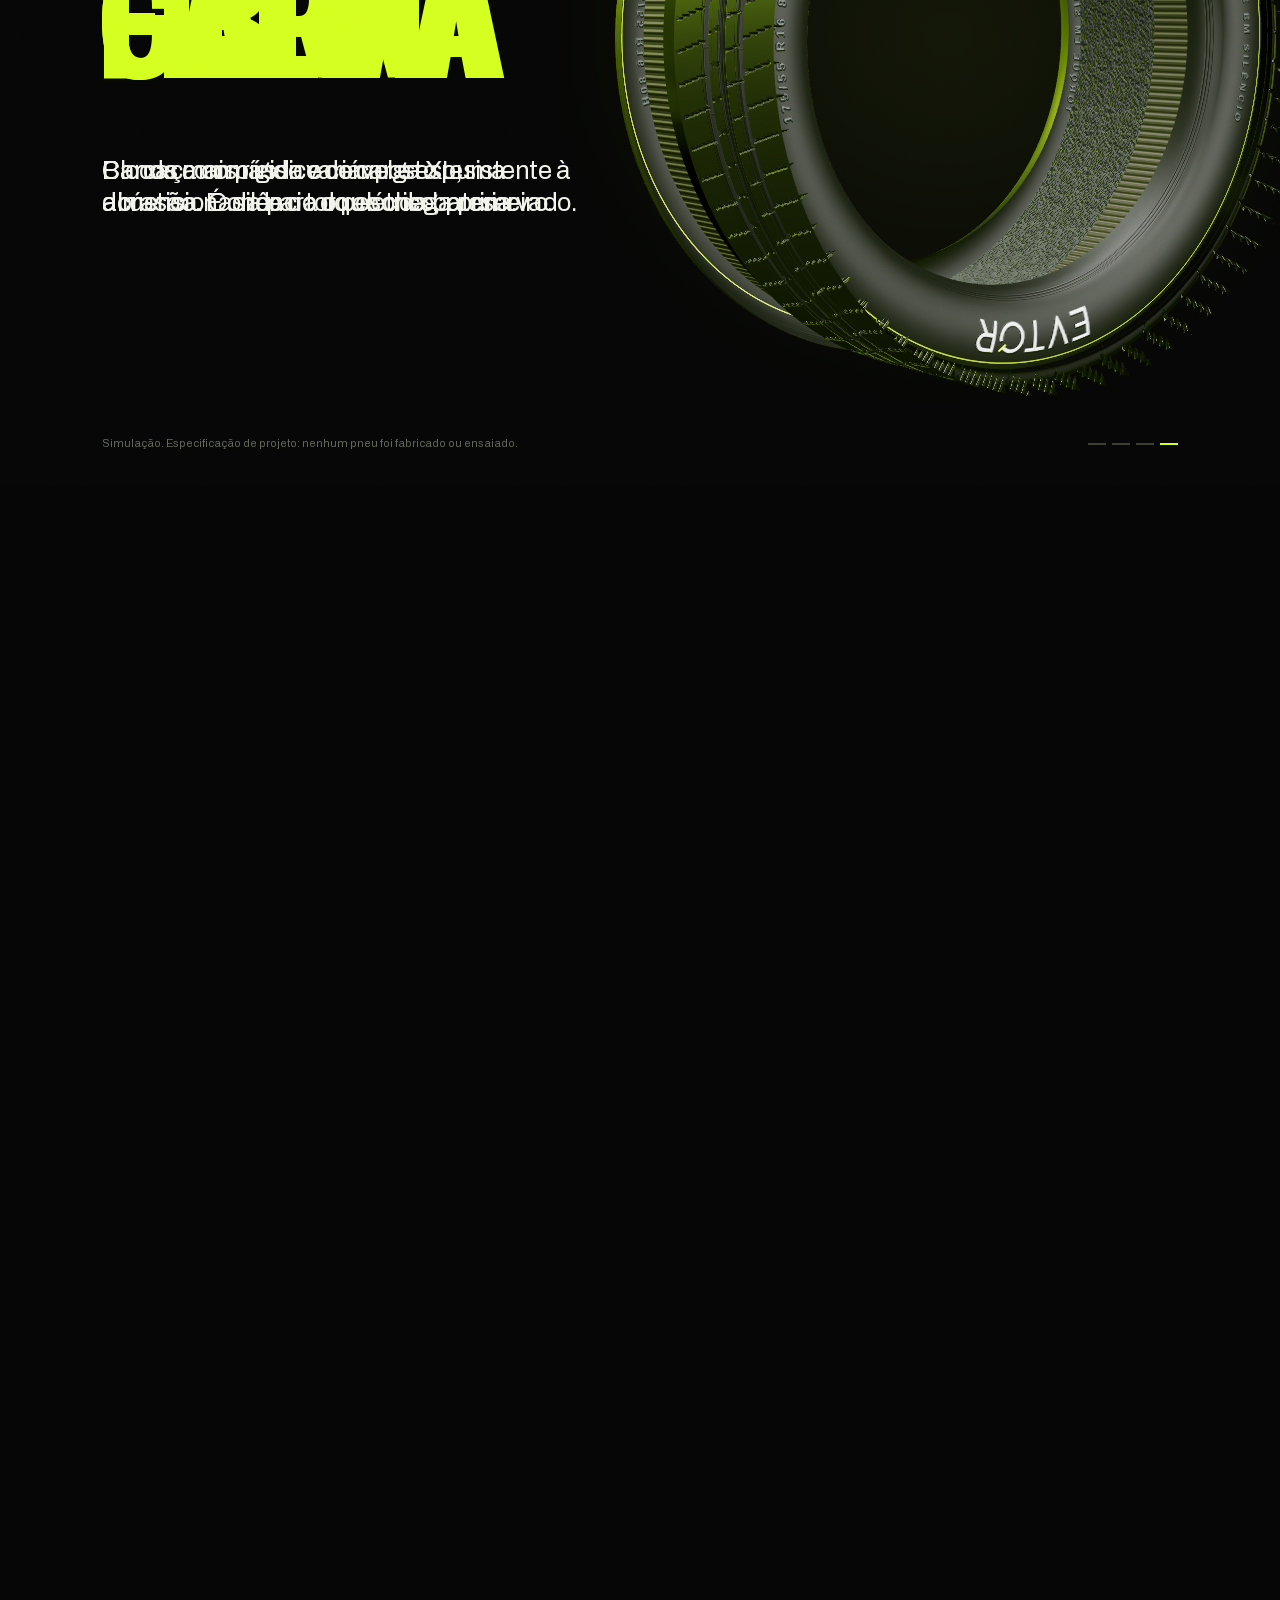
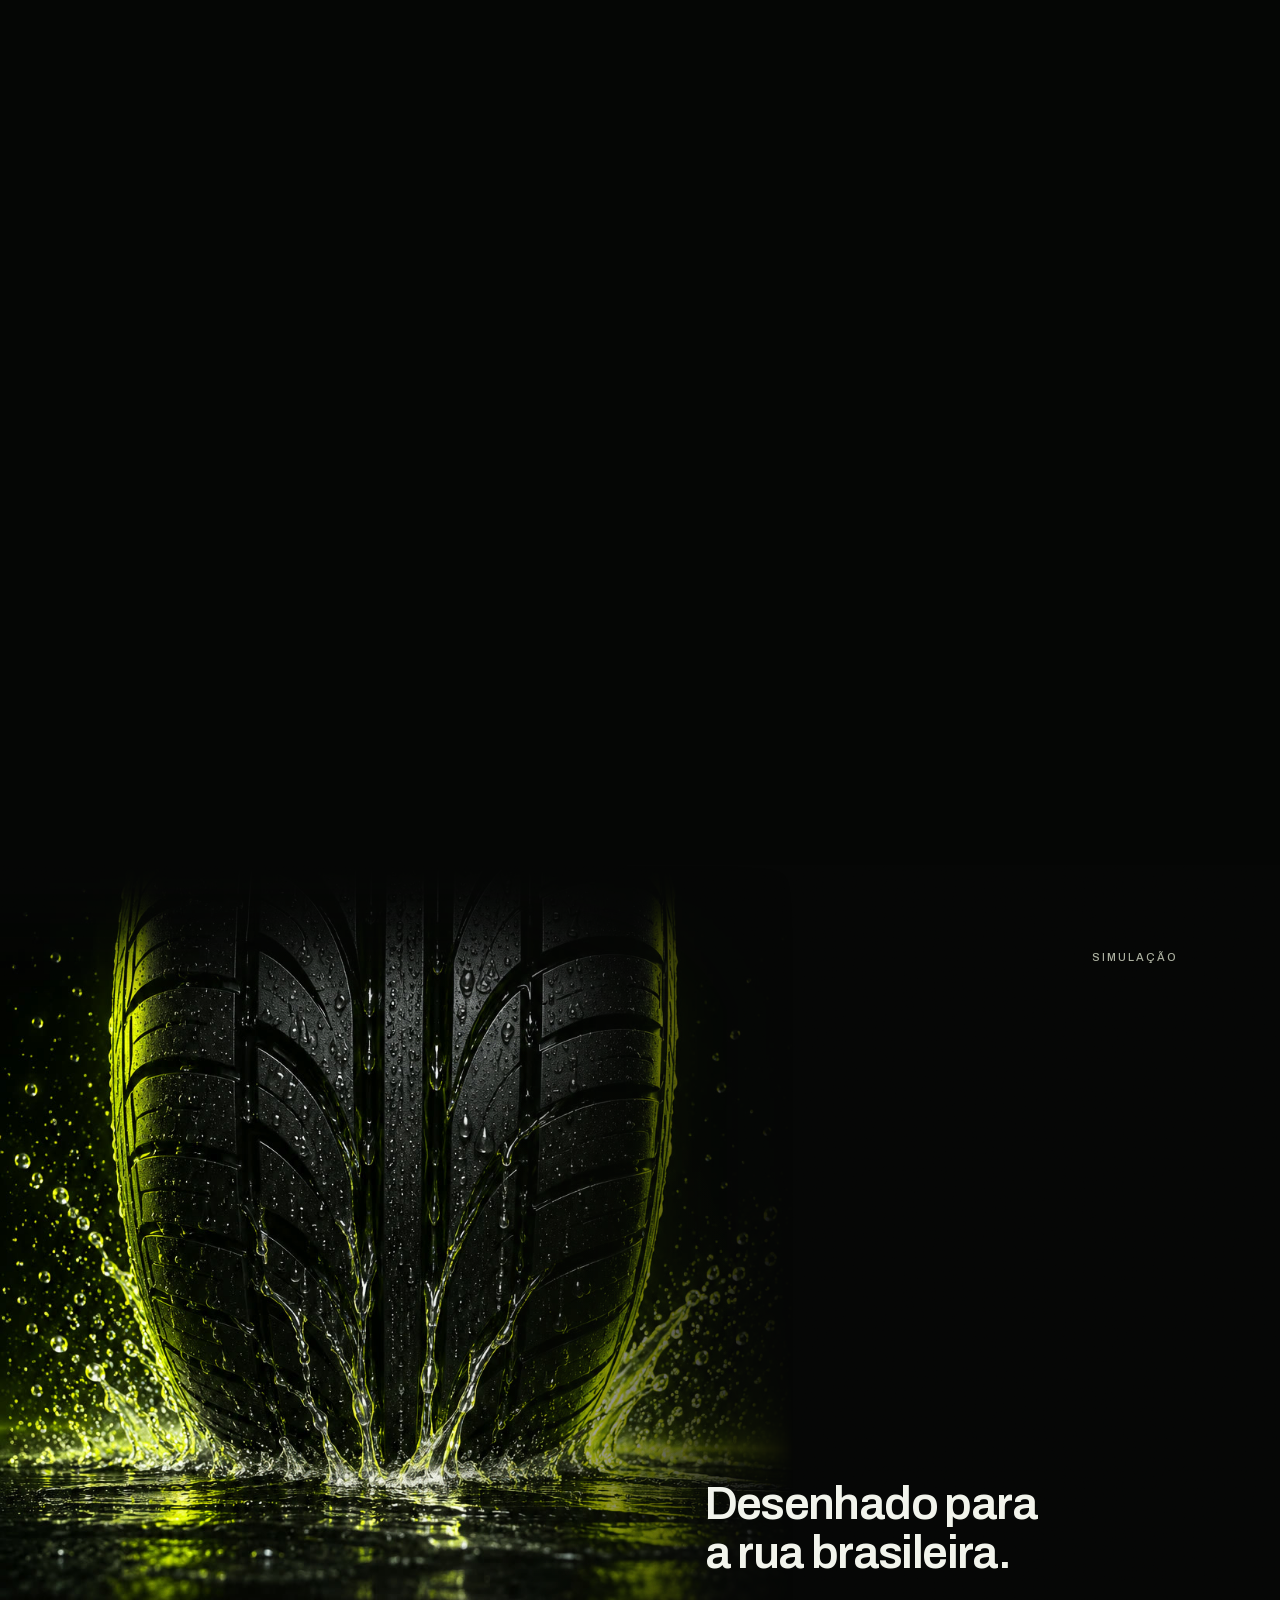
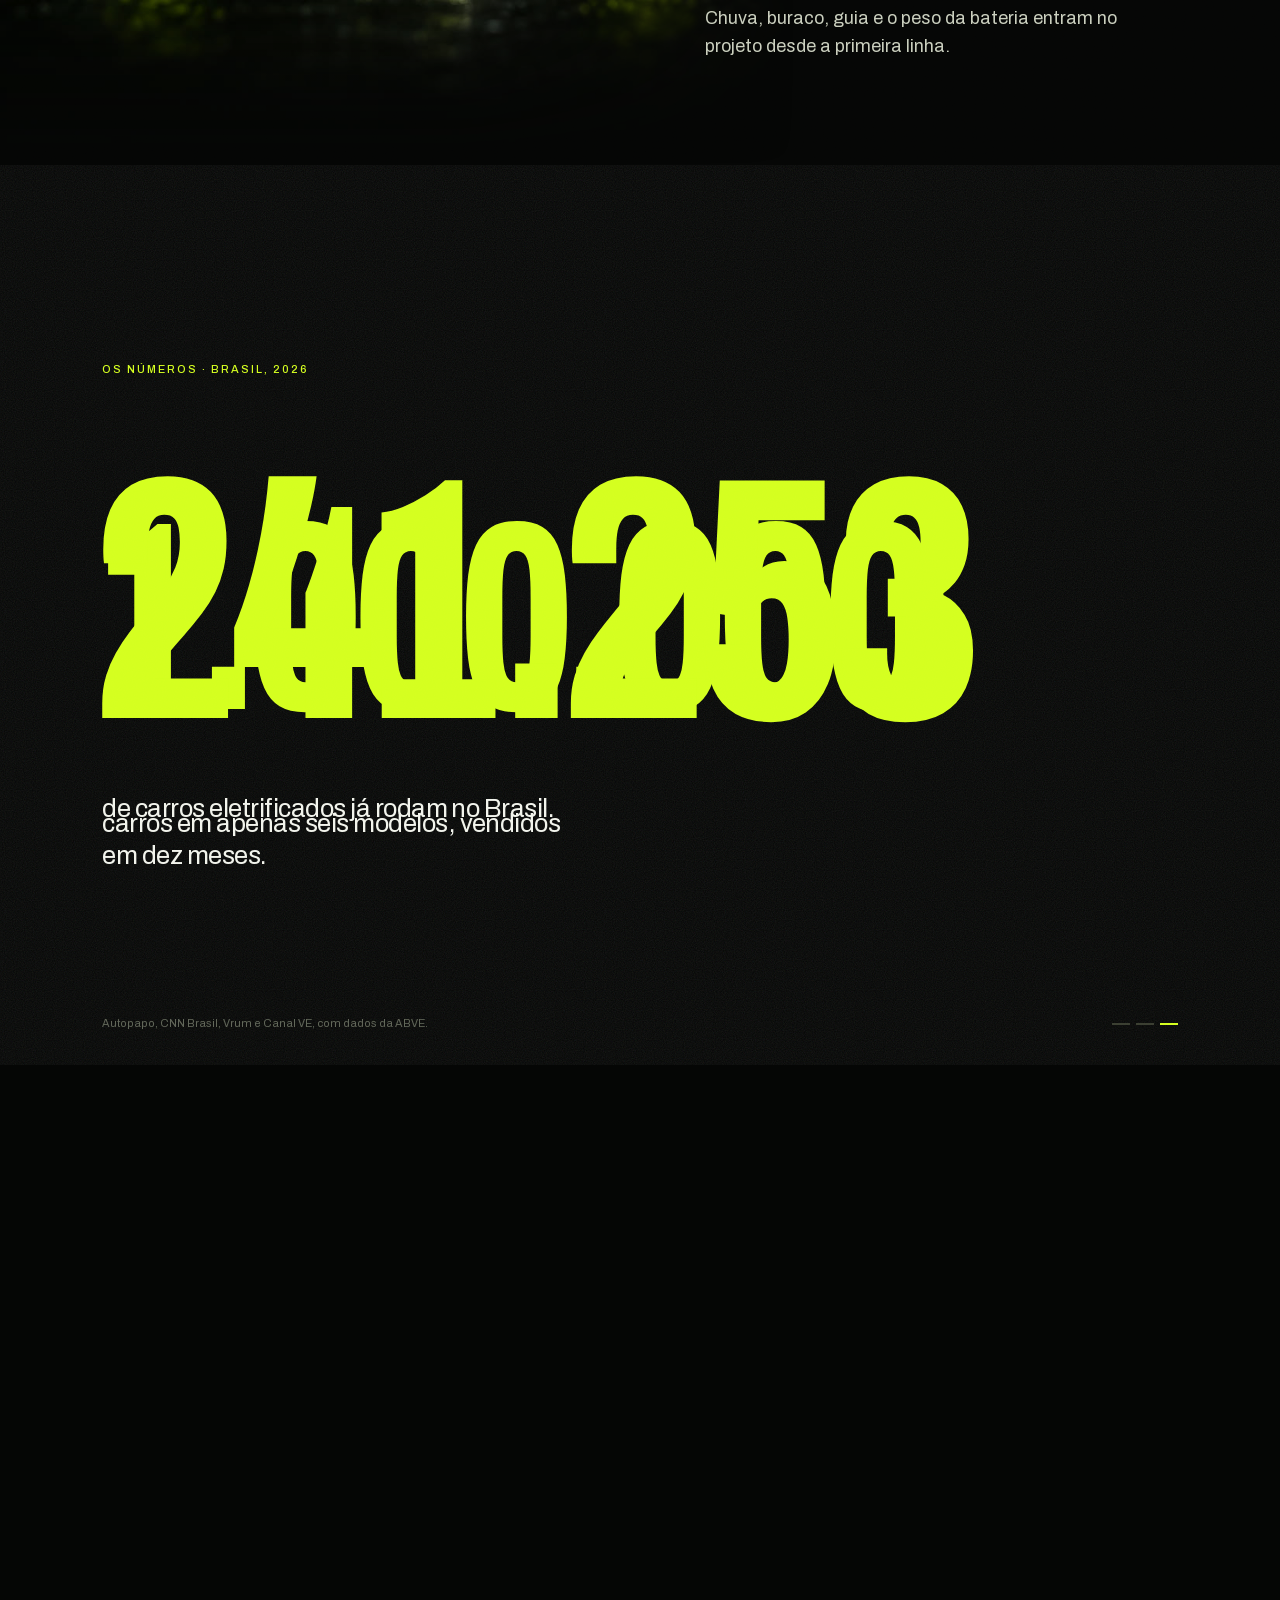
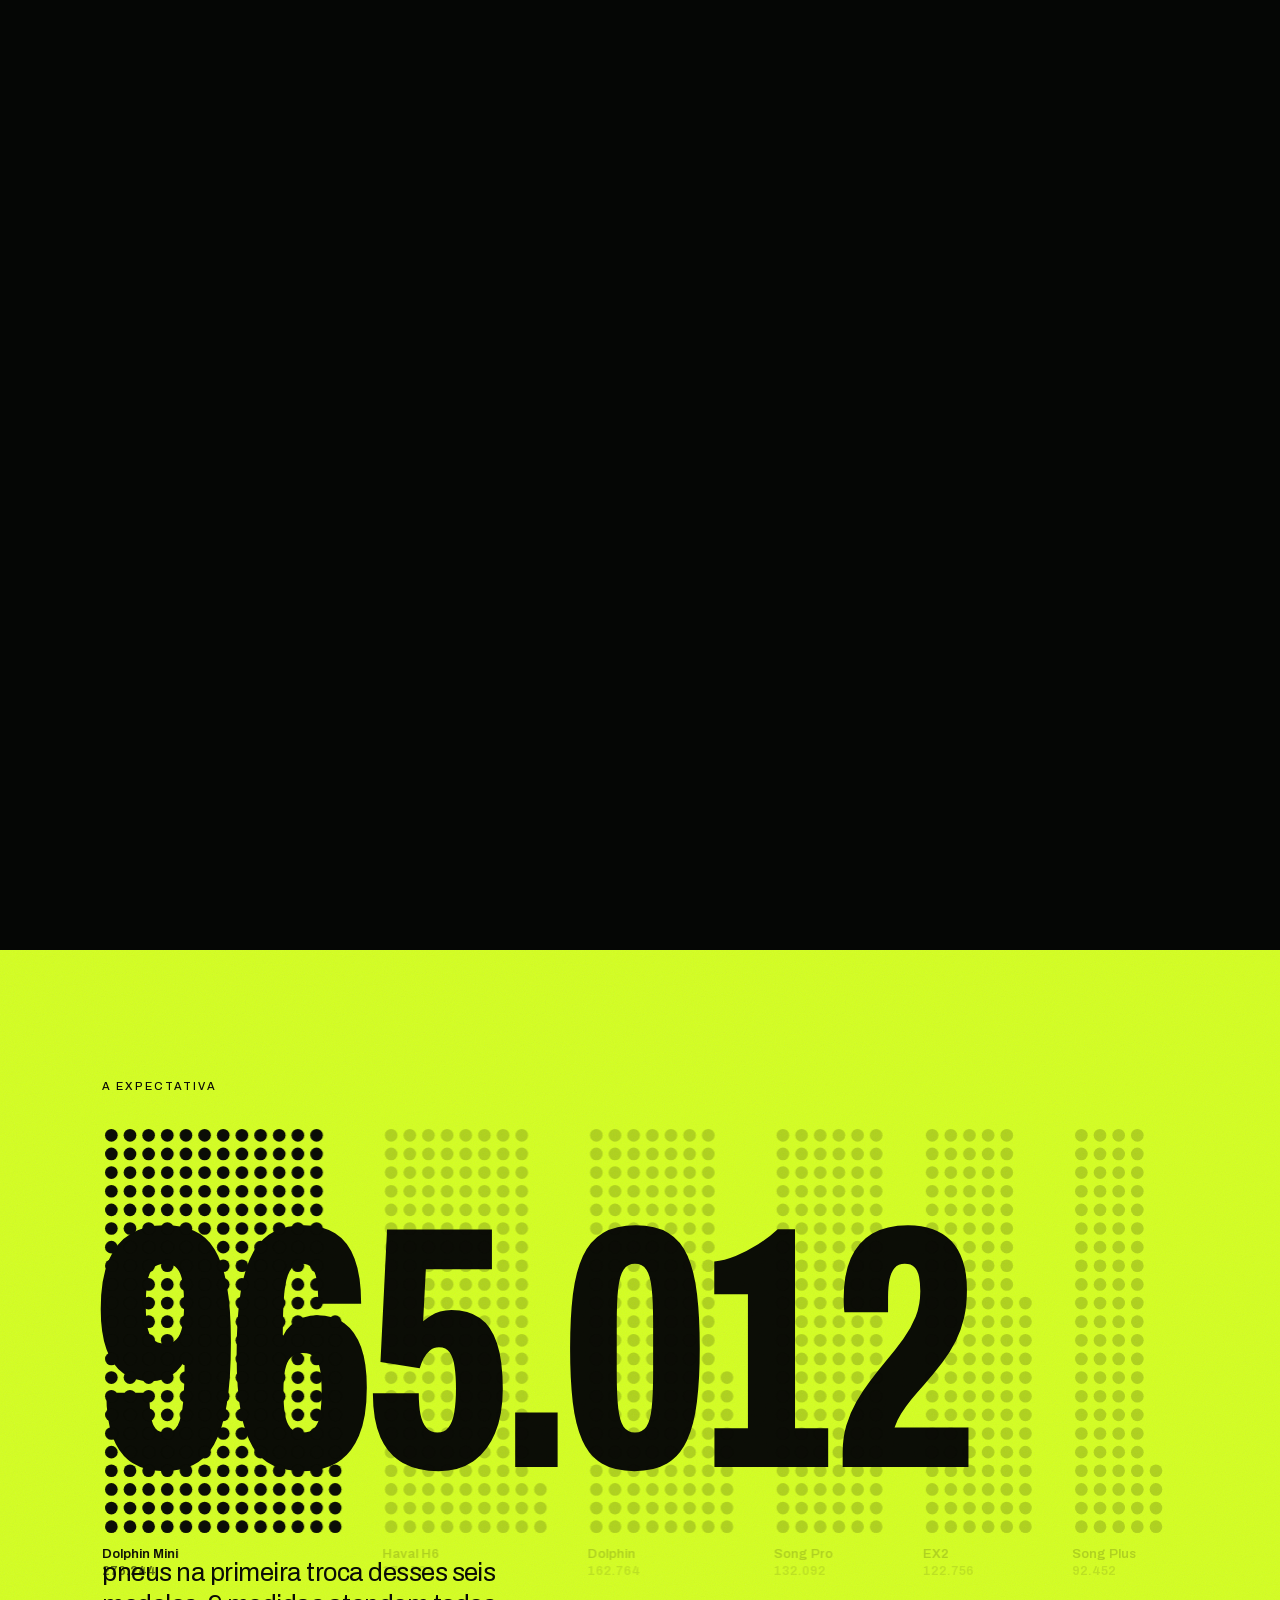
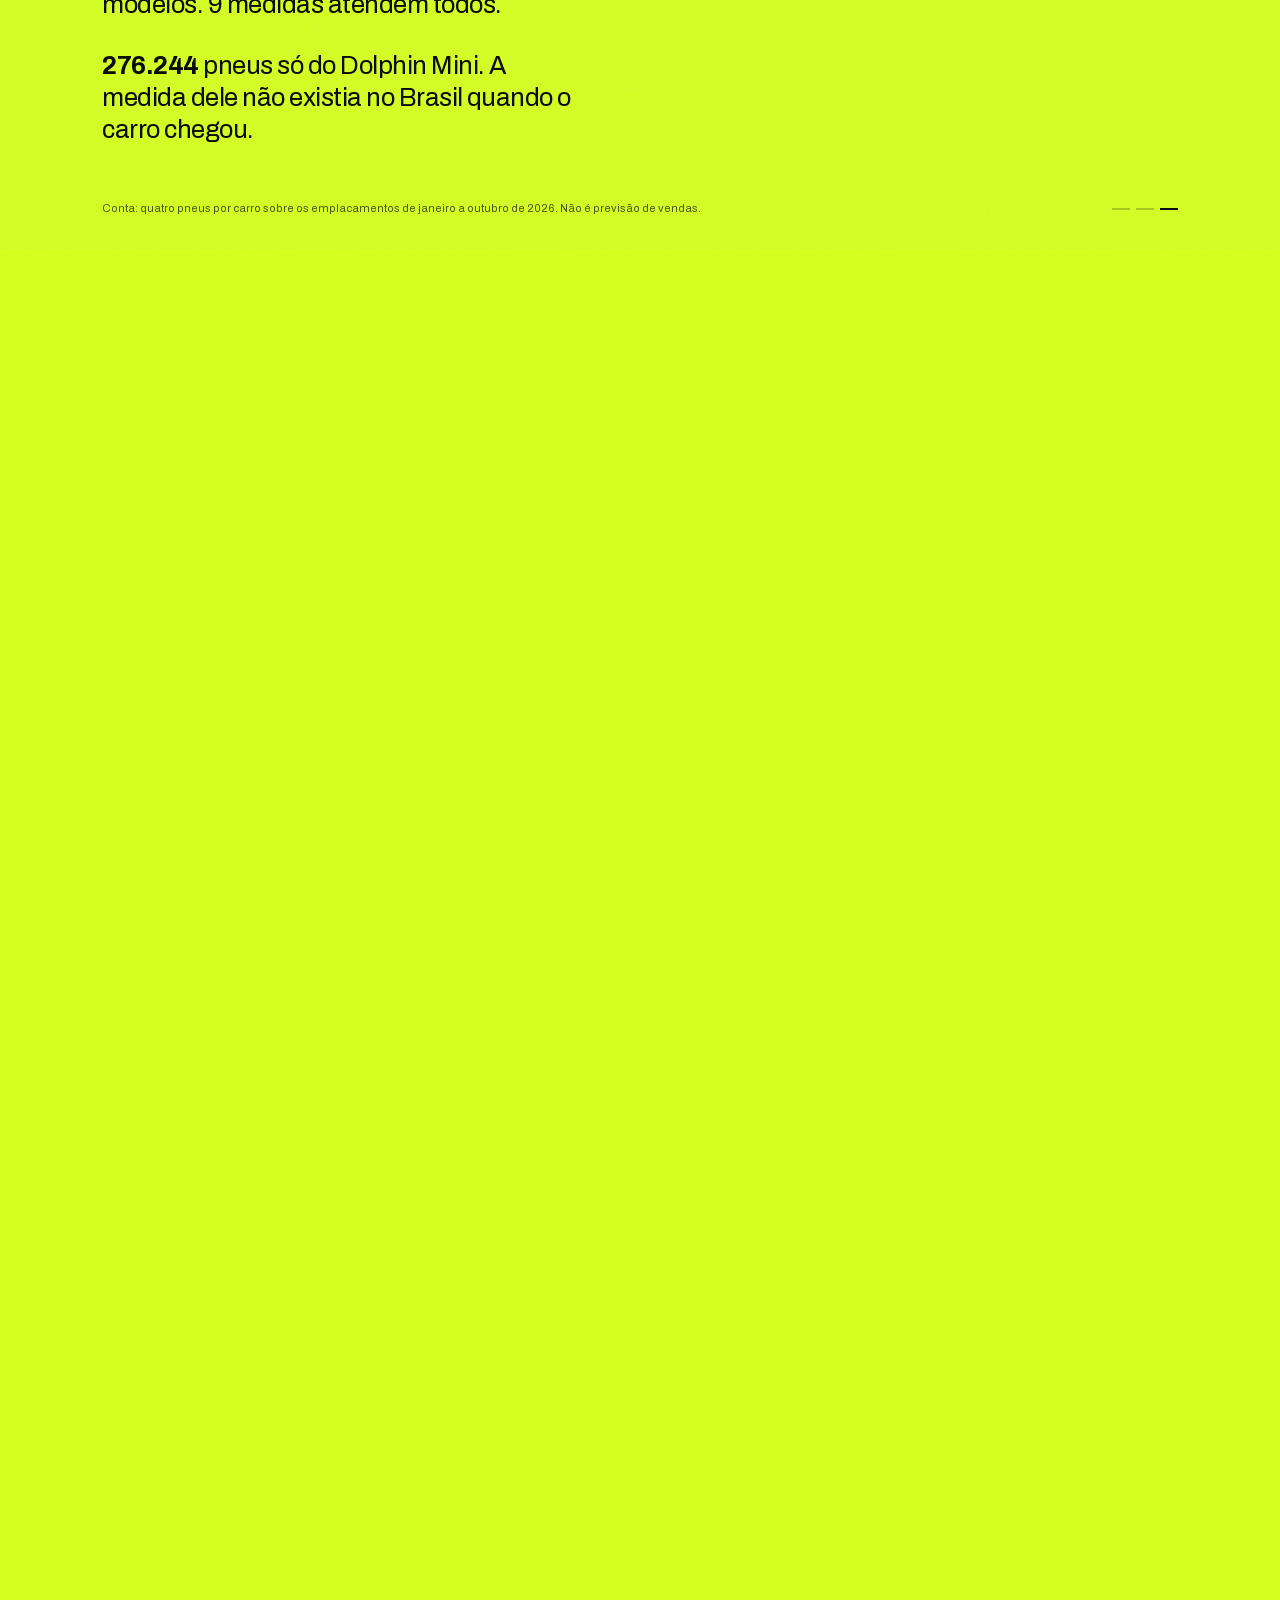
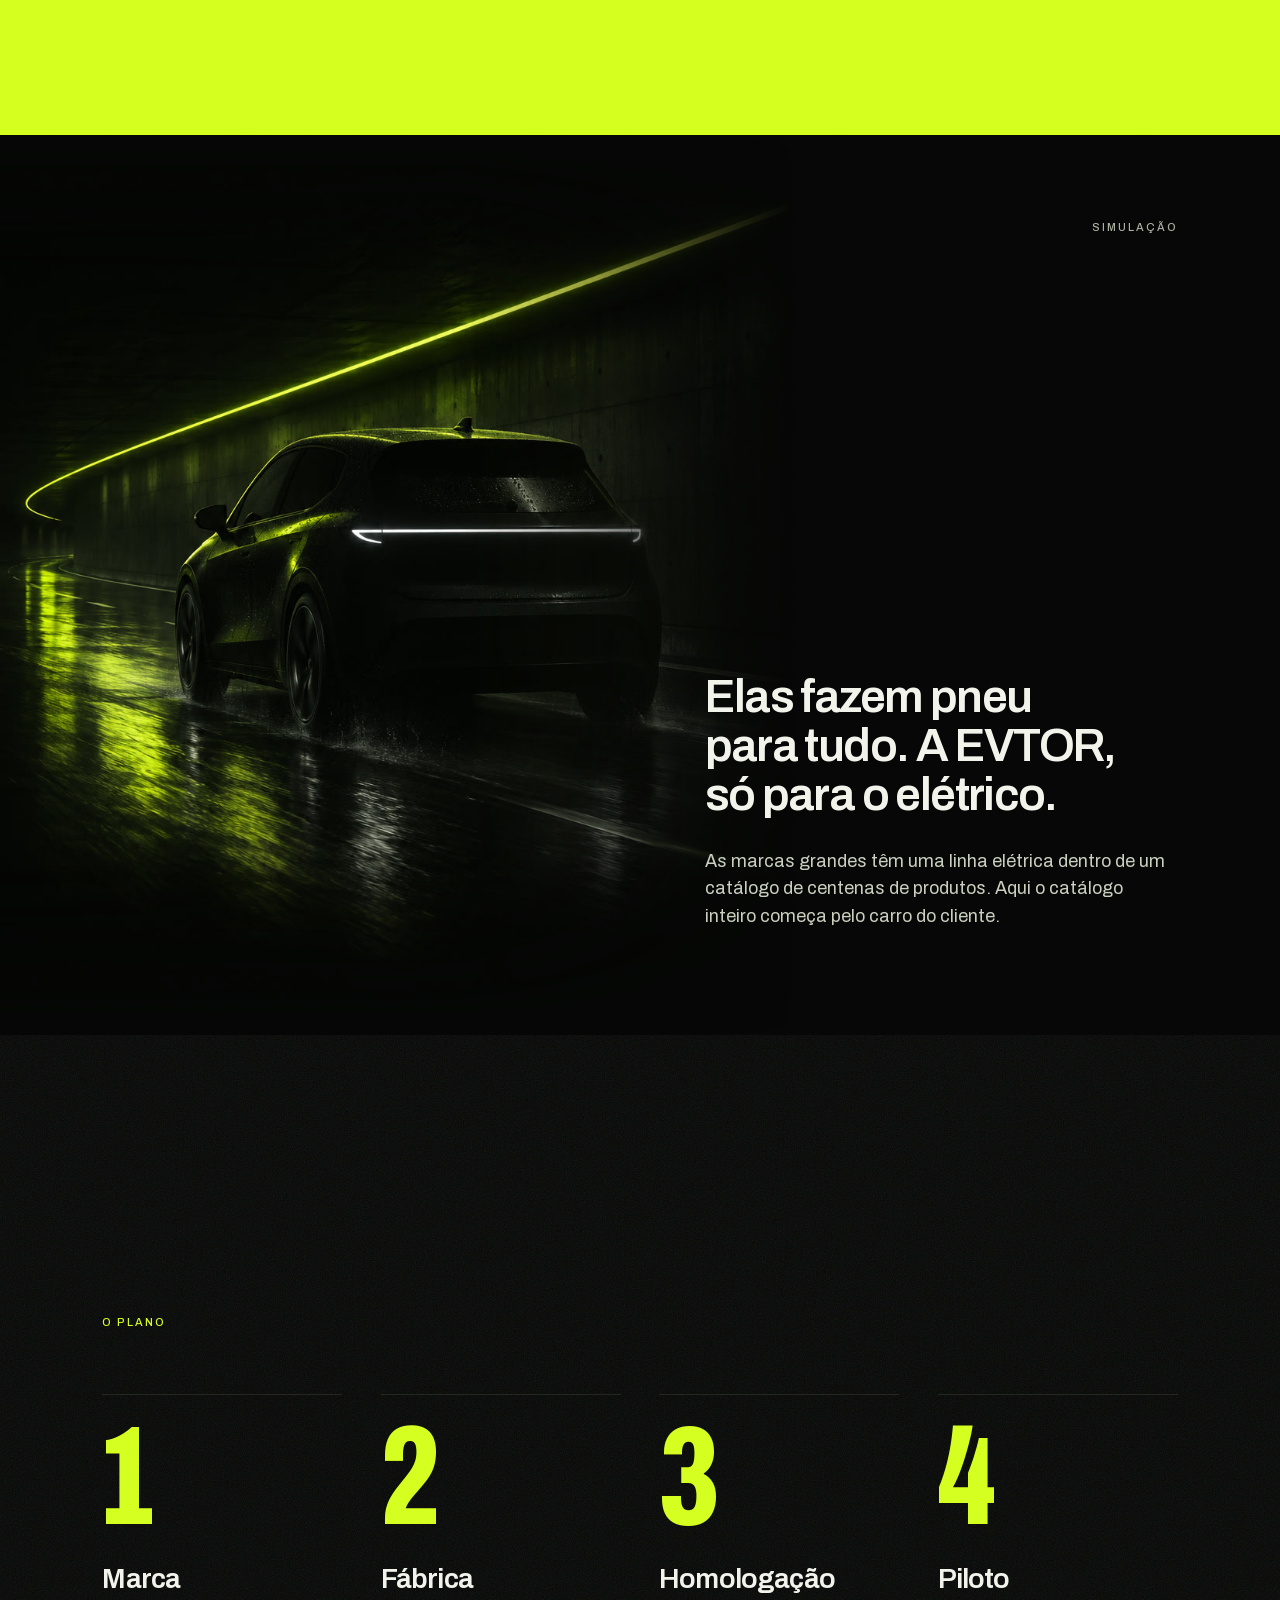
==== commit 4c9bdf46: "Seu carro sem pneu 3D; ajustes de celular nas camadas e nos pontos Co-Authored-By: Claude Fable 5.2 " ====
--- a/site/index.html
+++ b/site/index.html
@@ -75,12 +75,11 @@
   </div>
 </section>
 
-<section class="tela carro" id="carro" data-nome="O seu carro" data-fala="Pergunte à sala: quem aqui tem carro elétrico ou híbrido? Clique no modelo da pessoa. Se ninguém tiver, fique no Dolphin Mini. Mostre a medida e o pneu com ela gravada.">
-  <canvas id="pneuCarro" aria-hidden="true"></canvas>
+<section class="tela carro" id="carro" data-nome="O seu carro" data-fala="Pergunte à sala: quem aqui tem carro elétrico ou híbrido? Clique no modelo da pessoa. Se ninguém tiver, fique no Dolphin Mini. Mostre a medida: é ela que a loja não tem.">
   <p class="sobre">Qual é o seu carro?</p>
   <div class="fichas" id="fichas" role="group" aria-label="Modelos eletrificados"></div>
   <div class="leitura" id="leitura" aria-live="polite"></div>
-  <p class="fonte rodape">Emplacamentos: ABVE, 2026. Pneu: simulação em 3D, nenhum pneu foi fabricado.</p>
+  <p class="fonte rodape">Emplacamentos: ABVE, 2026. Medidas: ficha de cada modelo, detalhes na camada Estudo.</p>
 </section>
 
 <section class="cena com-fundo lado" id="solucao" data-nome="A solução">
--- a/site/pitch.css
+++ b/site/pitch.css
@@ -209,16 +209,15 @@
 .anima .foto > img, .anima .fundo-passo { animation: respira 22s ease-in-out infinite alternate; }
 @keyframes respira { to { scale: 1.09; } }
 
-#pneuCarro, .fundo3d { display: none; }
-.tem3d #pneuCarro { display: block; position: absolute; inset: 0 0 0 46%; z-index: -1; width: 54%; height: 100%; transform: none !important; cursor: grab; }
+.fundo3d { display: none; }
 .carro { background: radial-gradient(40% 56% at 73% 50%, rgba(212, 255, 31, 0.08), rgba(212, 255, 31, 0) 70%), var(--asfalto); }
 .carro .sobre { margin-bottom: 28px; }
-.fichas { display: flex; flex-wrap: wrap; gap: 8px; max-width: 46%; }
+.fichas { display: flex; flex-wrap: wrap; gap: 8px; max-width: 62%; }
 .fichas button { font: 500 13px/1 var(--tipo); color: #C9CEBD; background: none; border: 1px solid #3A3E31; border-radius: 99px; padding: 9px 13px; cursor: pointer; transition: color 0.2s, border-color 0.2s, background 0.2s; }
 .fichas button:hover { color: var(--cal); border-color: var(--cal); }
 .fichas button[aria-pressed="true"] { background: var(--volt); border-color: var(--volt); color: #0A0C05; font-weight: 700; }
-.leitura { max-width: 50%; margin-top: clamp(32px, 6svh, 64px); }
-.leitura .numero { font-size: min(11.5vw, 26svh); }
+.leitura { margin-top: clamp(32px, 6svh, 64px); }
+.leitura .numero { font-size: min(19vw, 40svh); }
 .leitura .dito { margin-top: 28px; }
 .leitura em { font-style: normal; color: var(--fumo); }
 
@@ -230,7 +229,7 @@
 #pontos { display: none; }
 .anima #pontos { display: block; position: absolute; left: var(--lado); right: var(--lado); top: 176px; height: calc(100% - 176px - 268px); width: calc(100% - 2 * var(--lado)); opacity: 0; transition: opacity 0.5s; }
 .anima .ve-pontos #pontos { opacity: 1; }
-.anima .pontos .passo.baixo { position: absolute; left: var(--lado); bottom: 96px; }
+.anima .pontos .passo.baixo { position: absolute; left: var(--lado); right: var(--lado); bottom: 96px; }
 .anima .pontos .sobre { position: absolute; top: 128px; margin: 0; }
 .anima .pontos .passo.baixo .dito { margin: 0 0 8px; }
 .pontos .palco { padding-bottom: 96px; }
@@ -248,9 +247,7 @@
   .anima .fundo-passo { inset: 0; width: 100%; }
   .anima .fundo-passo.ativo { opacity: 0.3; }
   .fichas, .leitura { max-width: none; }
-  .tem3d #pneuCarro { inset: auto 0 0 0; width: 100%; height: 42%; opacity: 0.5 !important; }
-  .carro { justify-content: flex-start; }
-  .leitura .numero { font-size: 17vw; }
+  .leitura .numero { font-size: 19vw; }
   .etapas { grid-template-columns: 1fr 1fr; }
   .etapas li::before { font-size: 18vw; }
   body { font-size: 16px; }
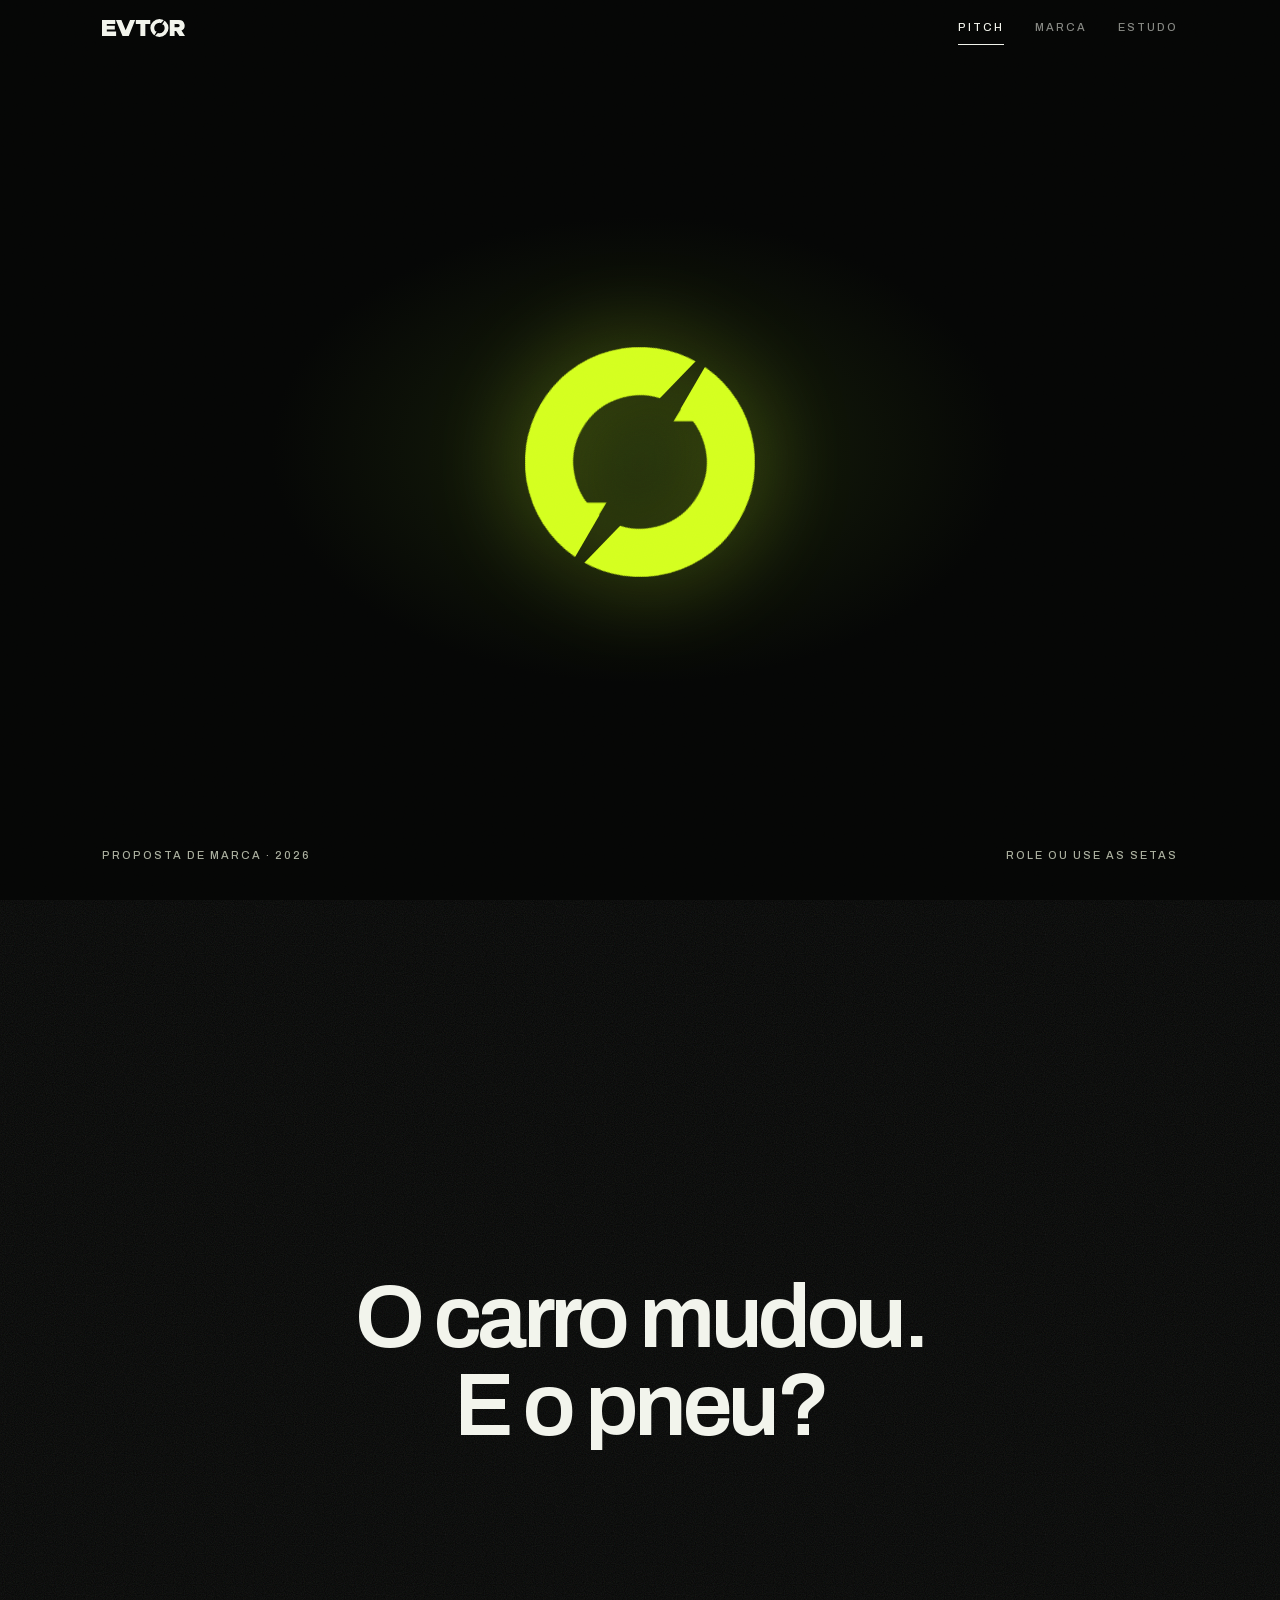
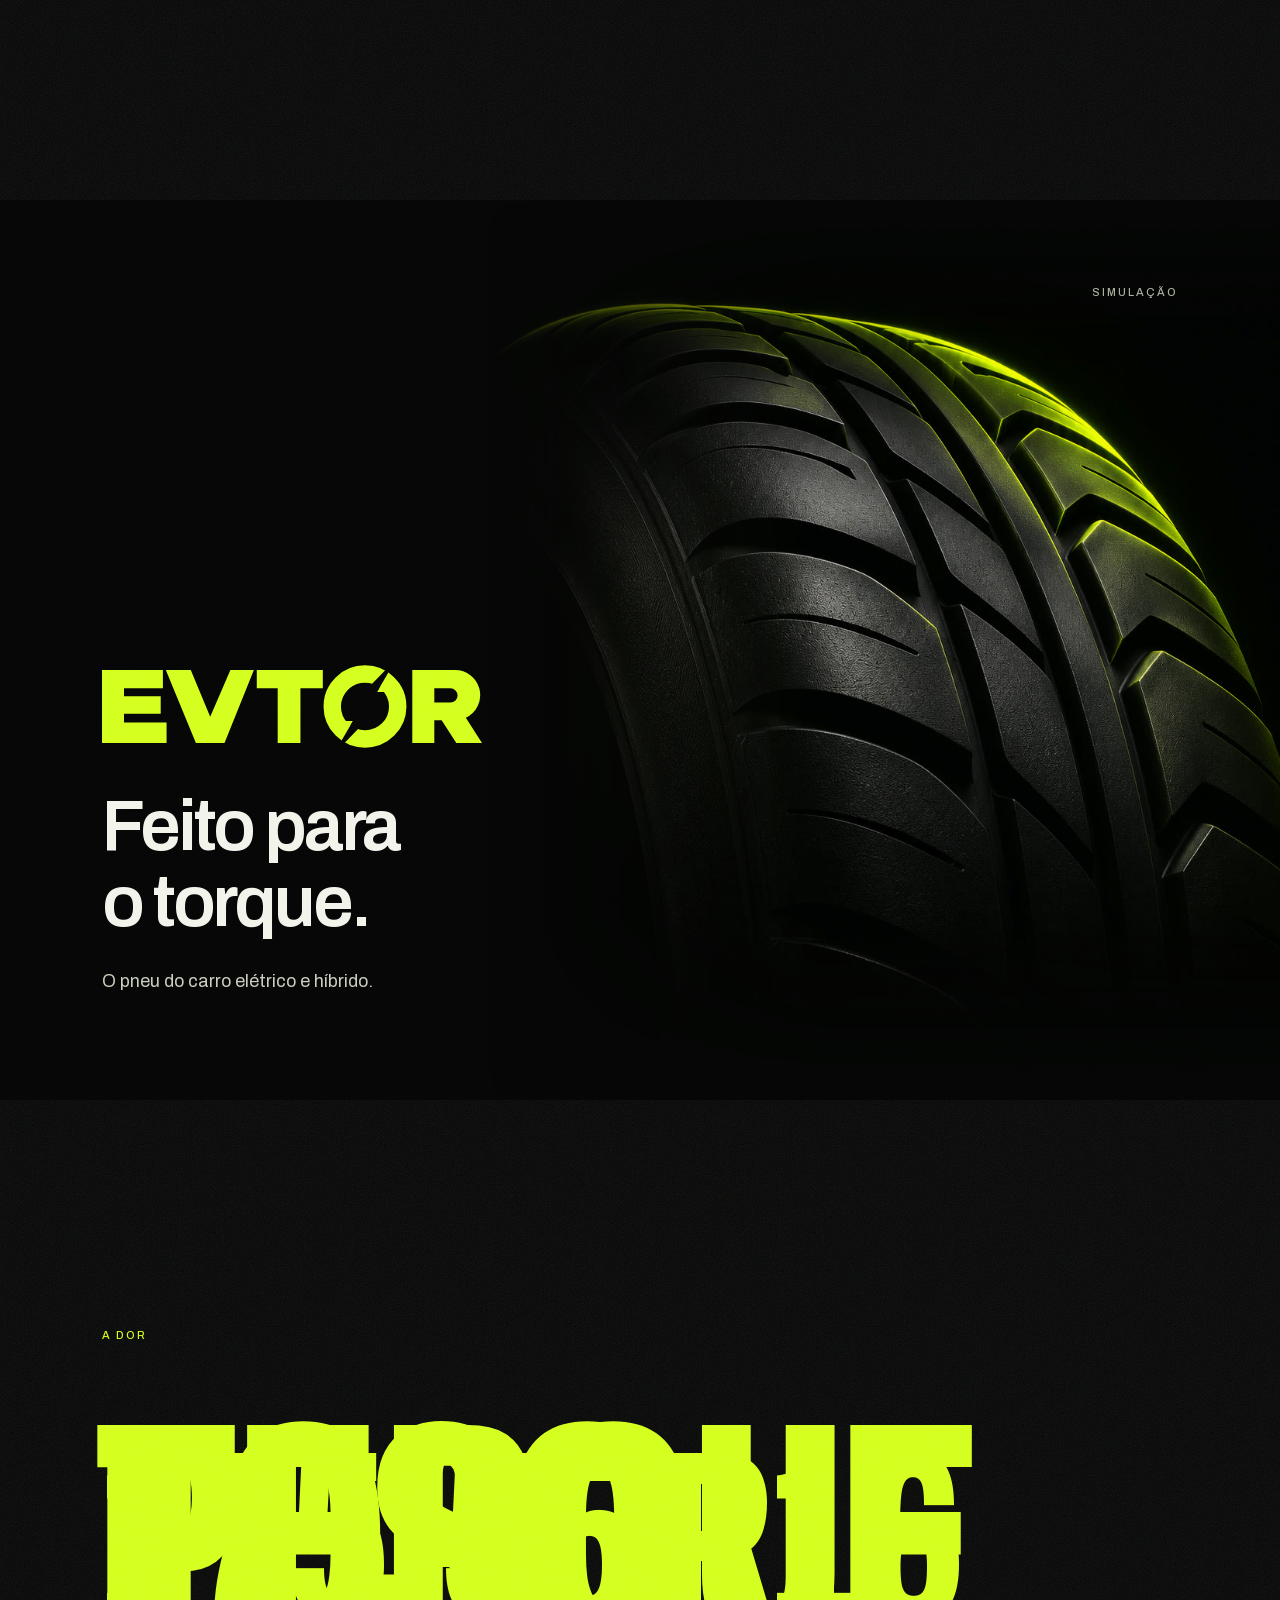
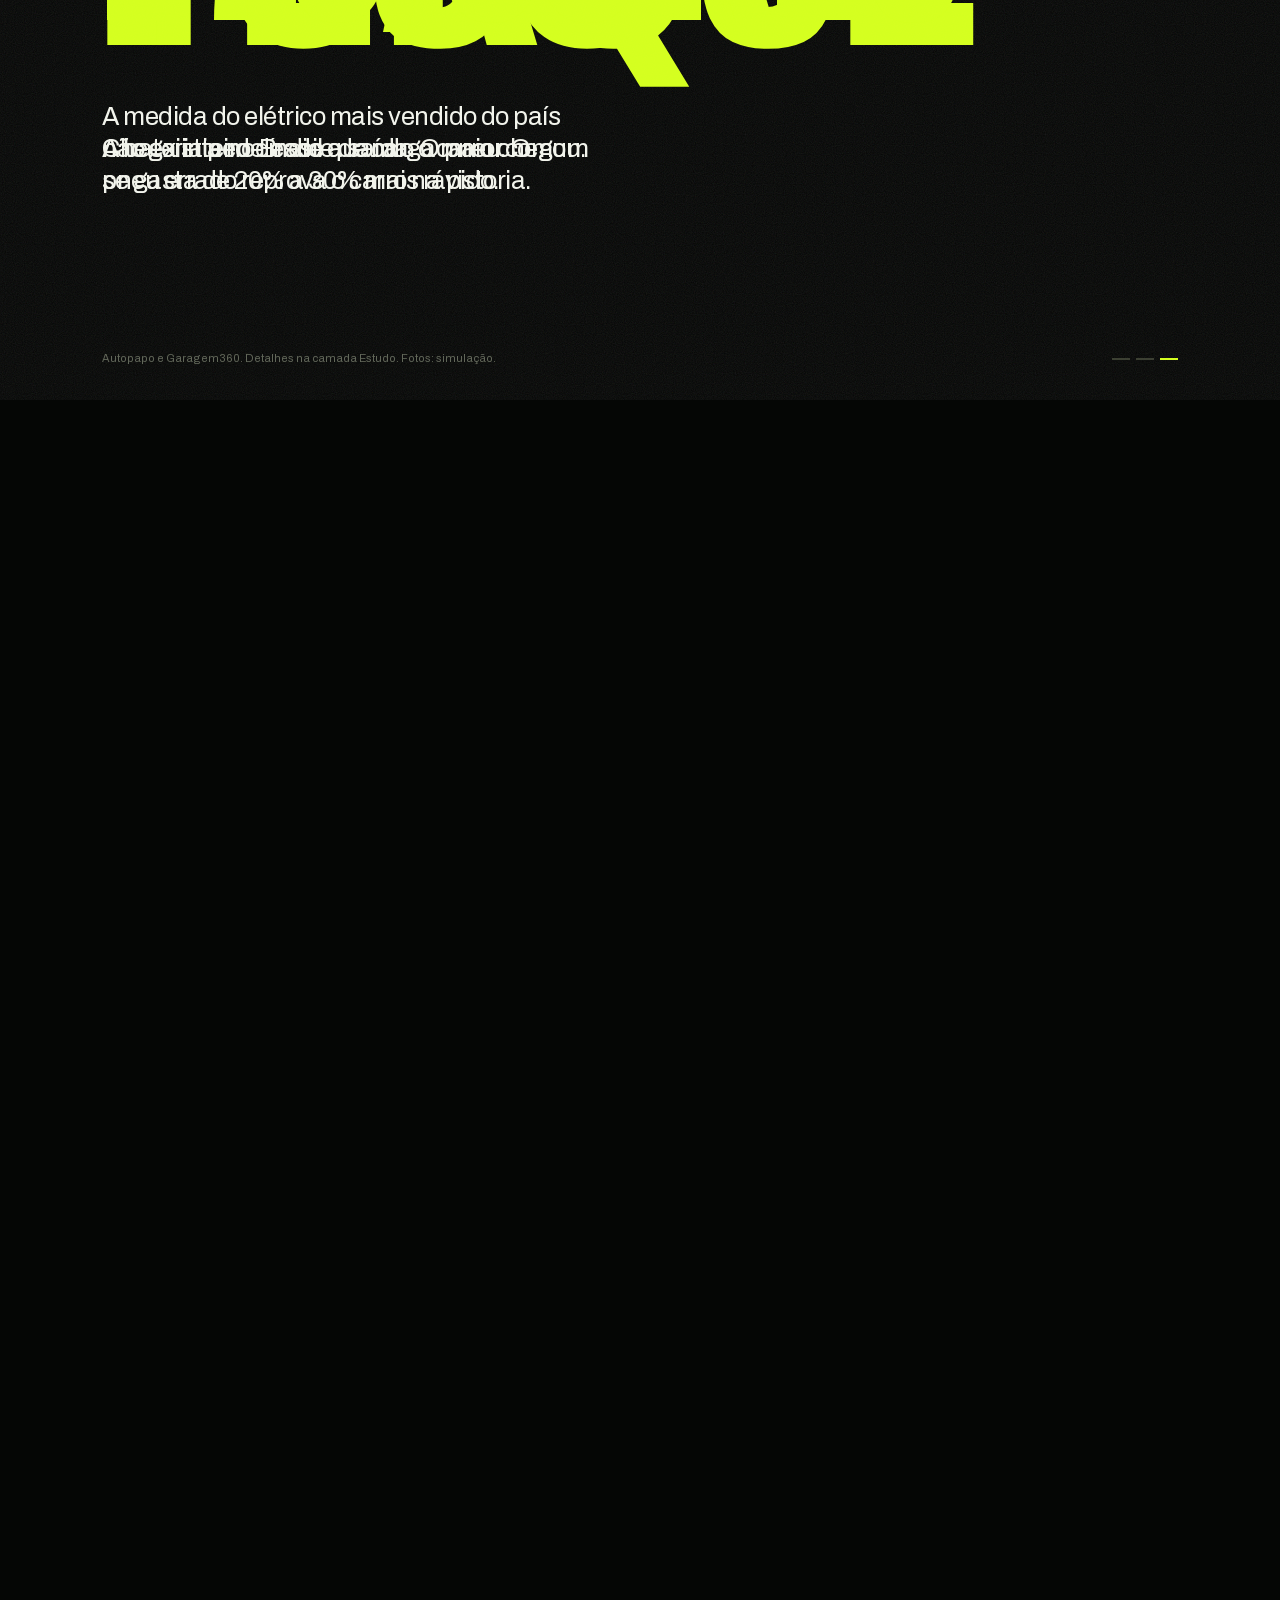
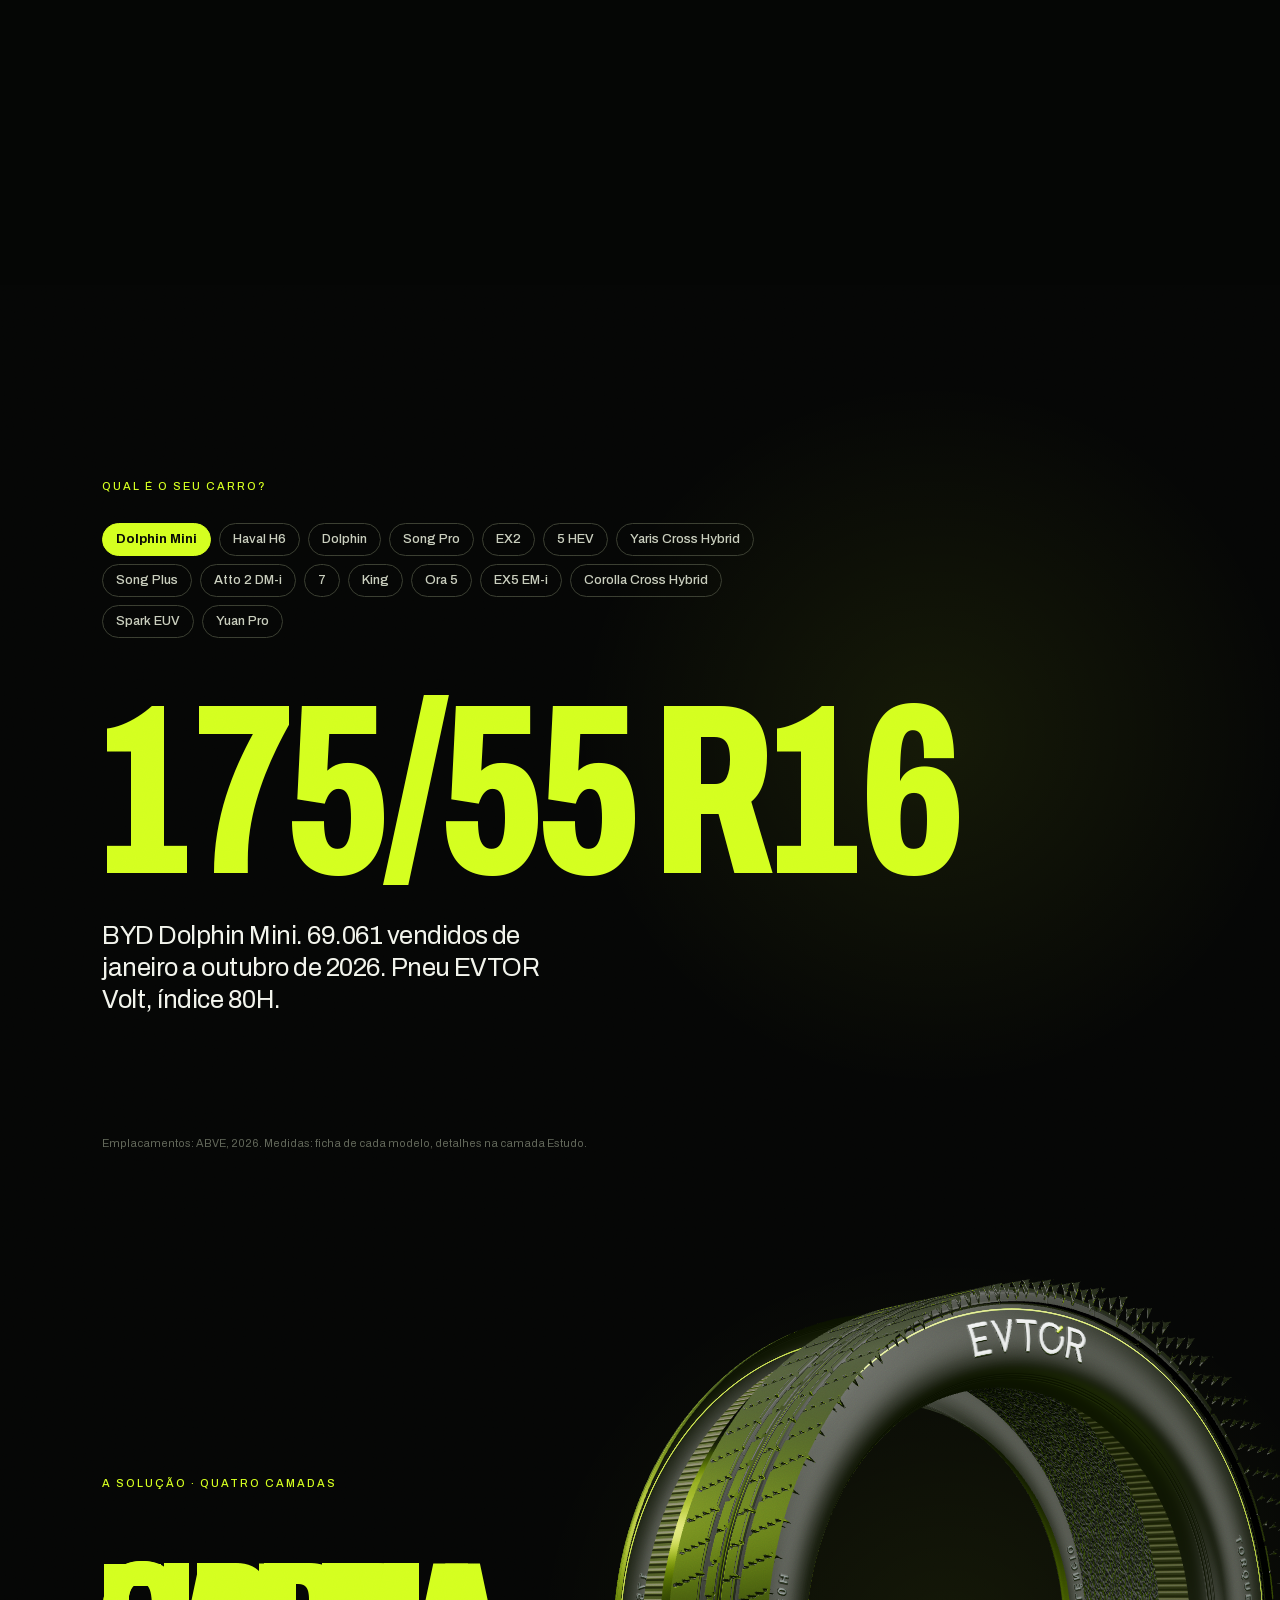
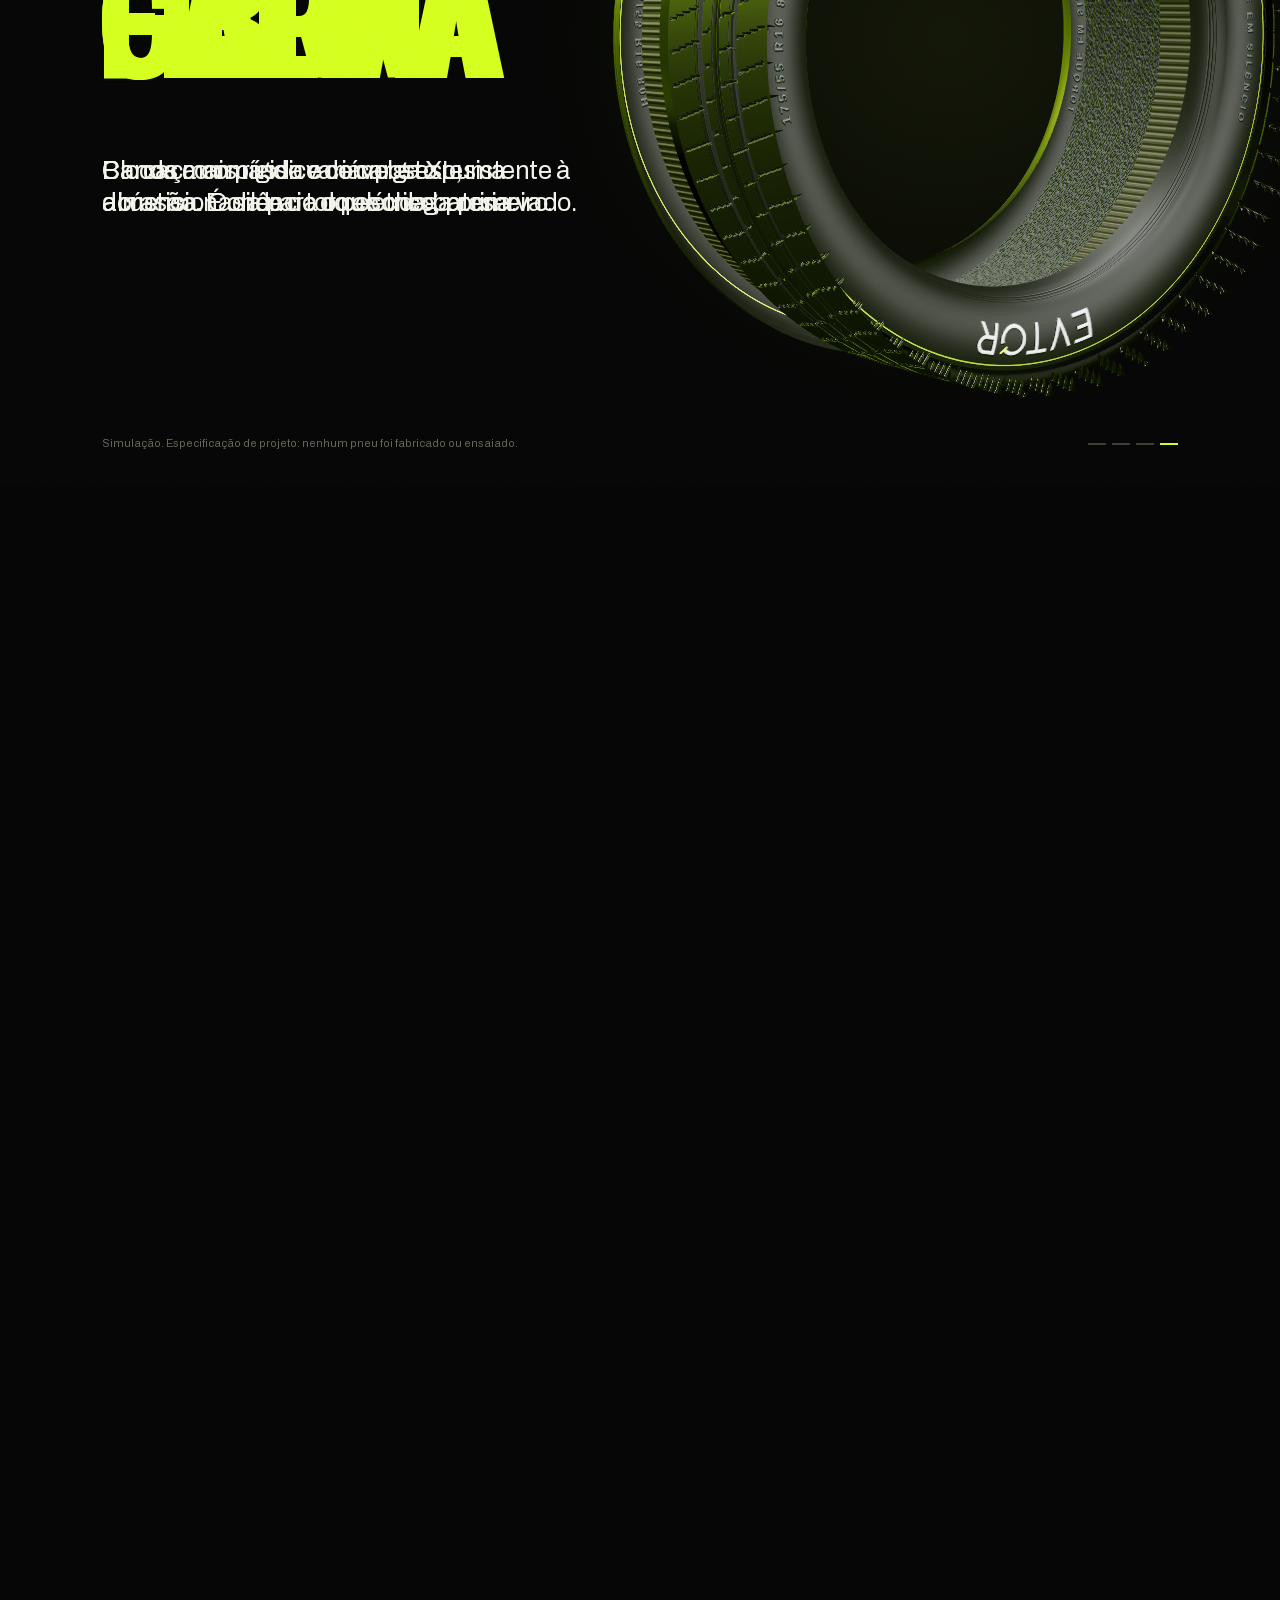
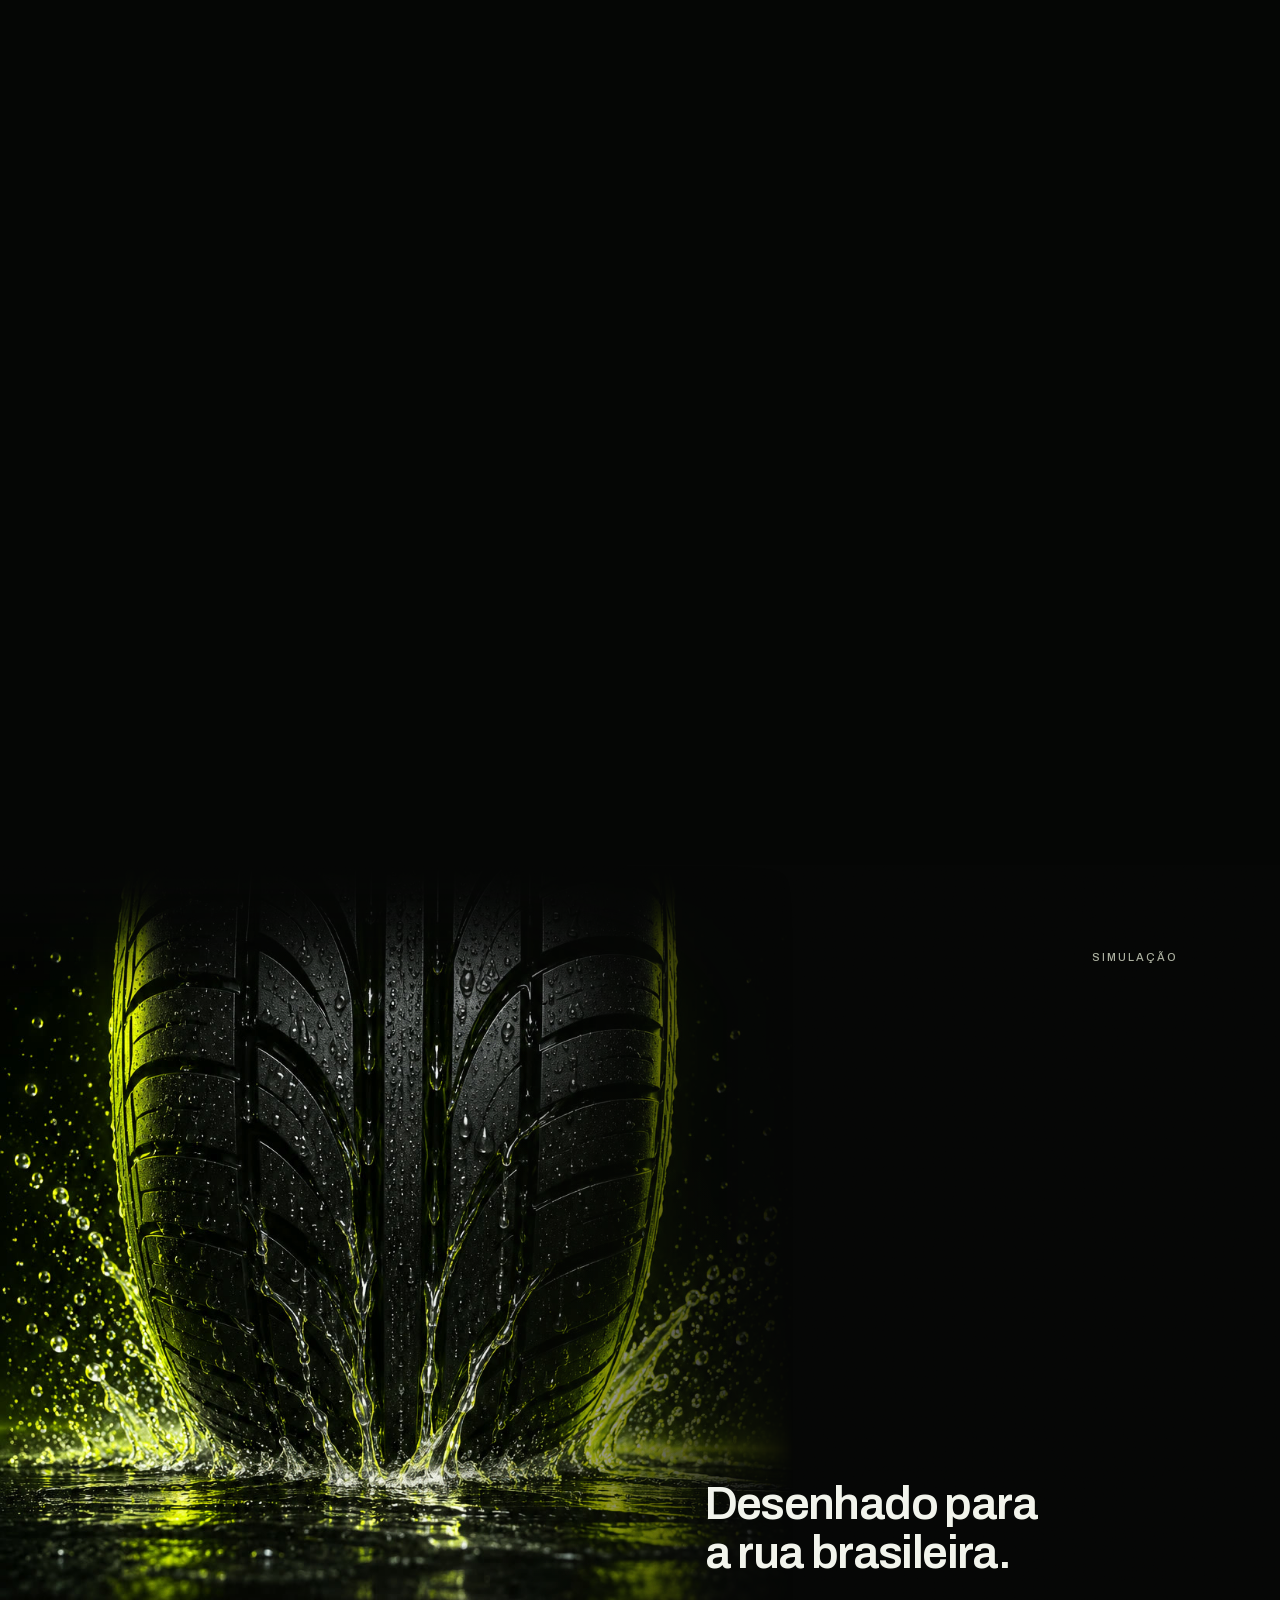
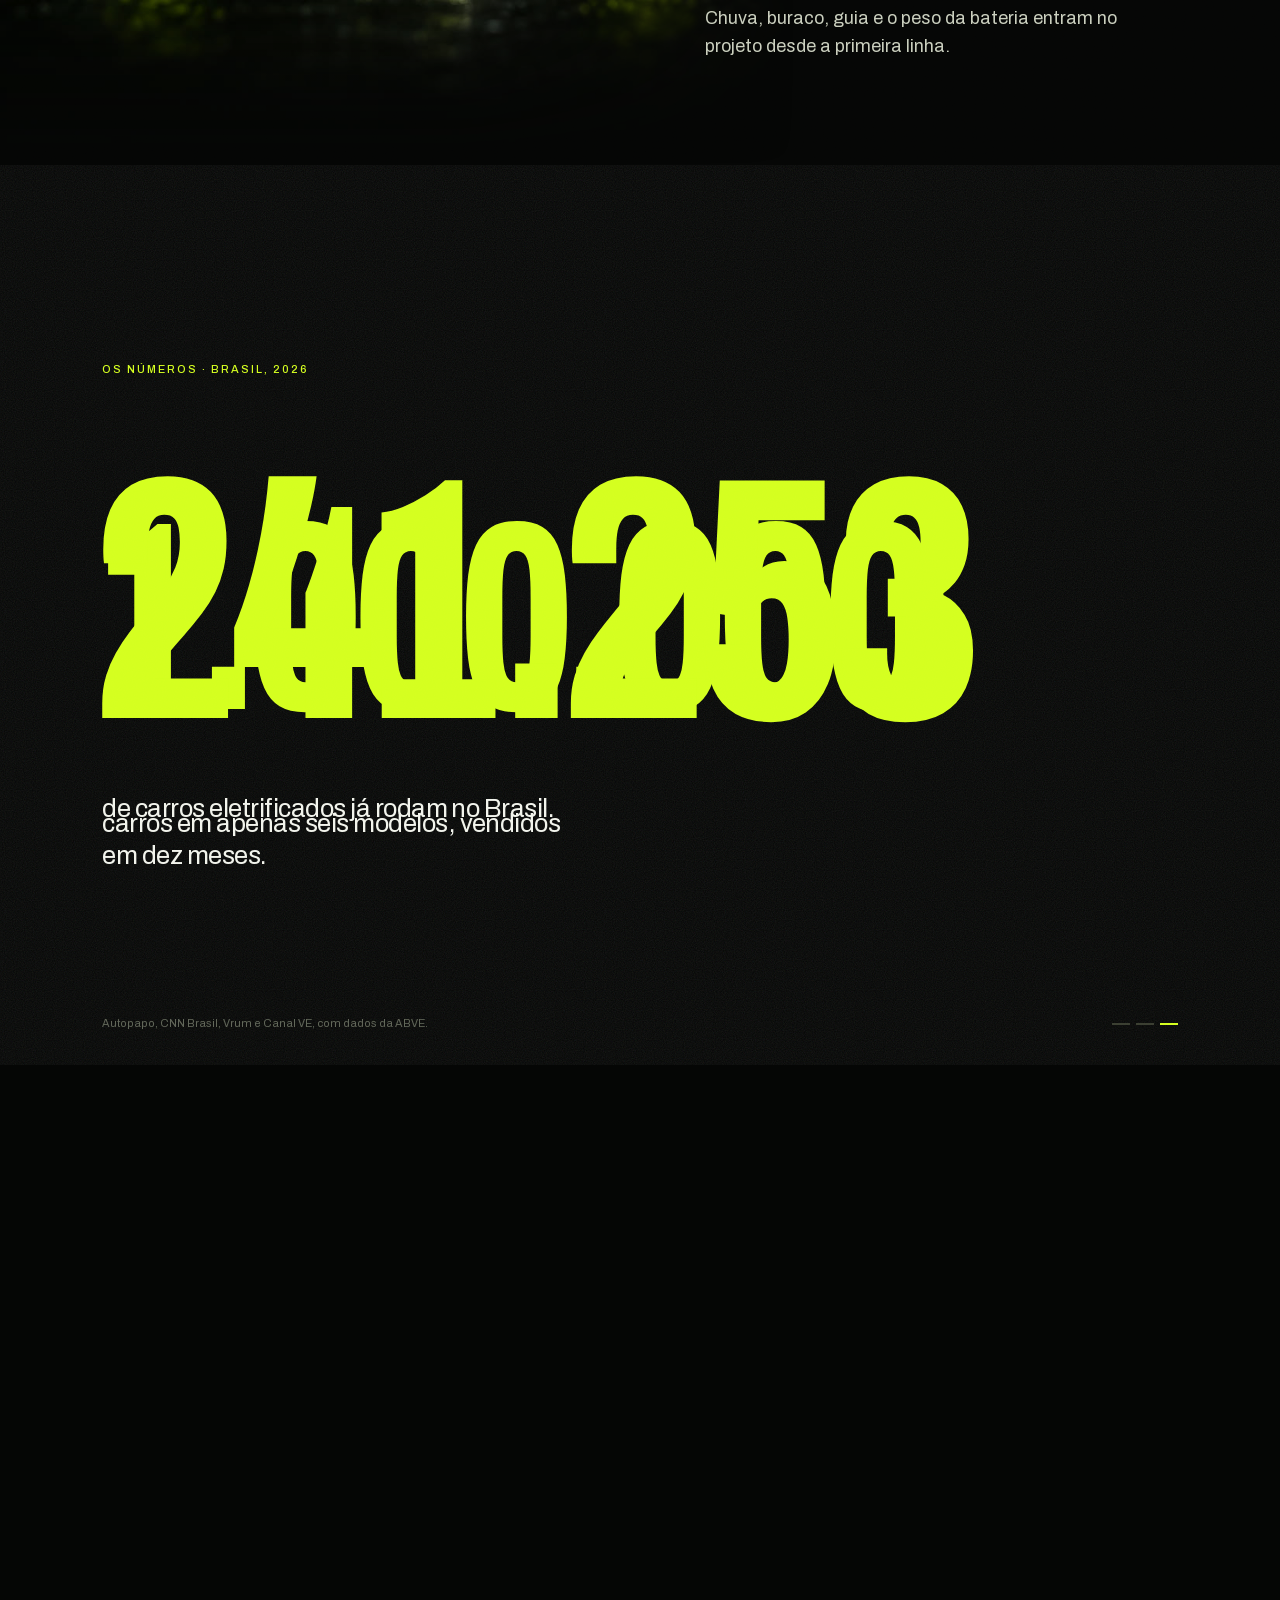
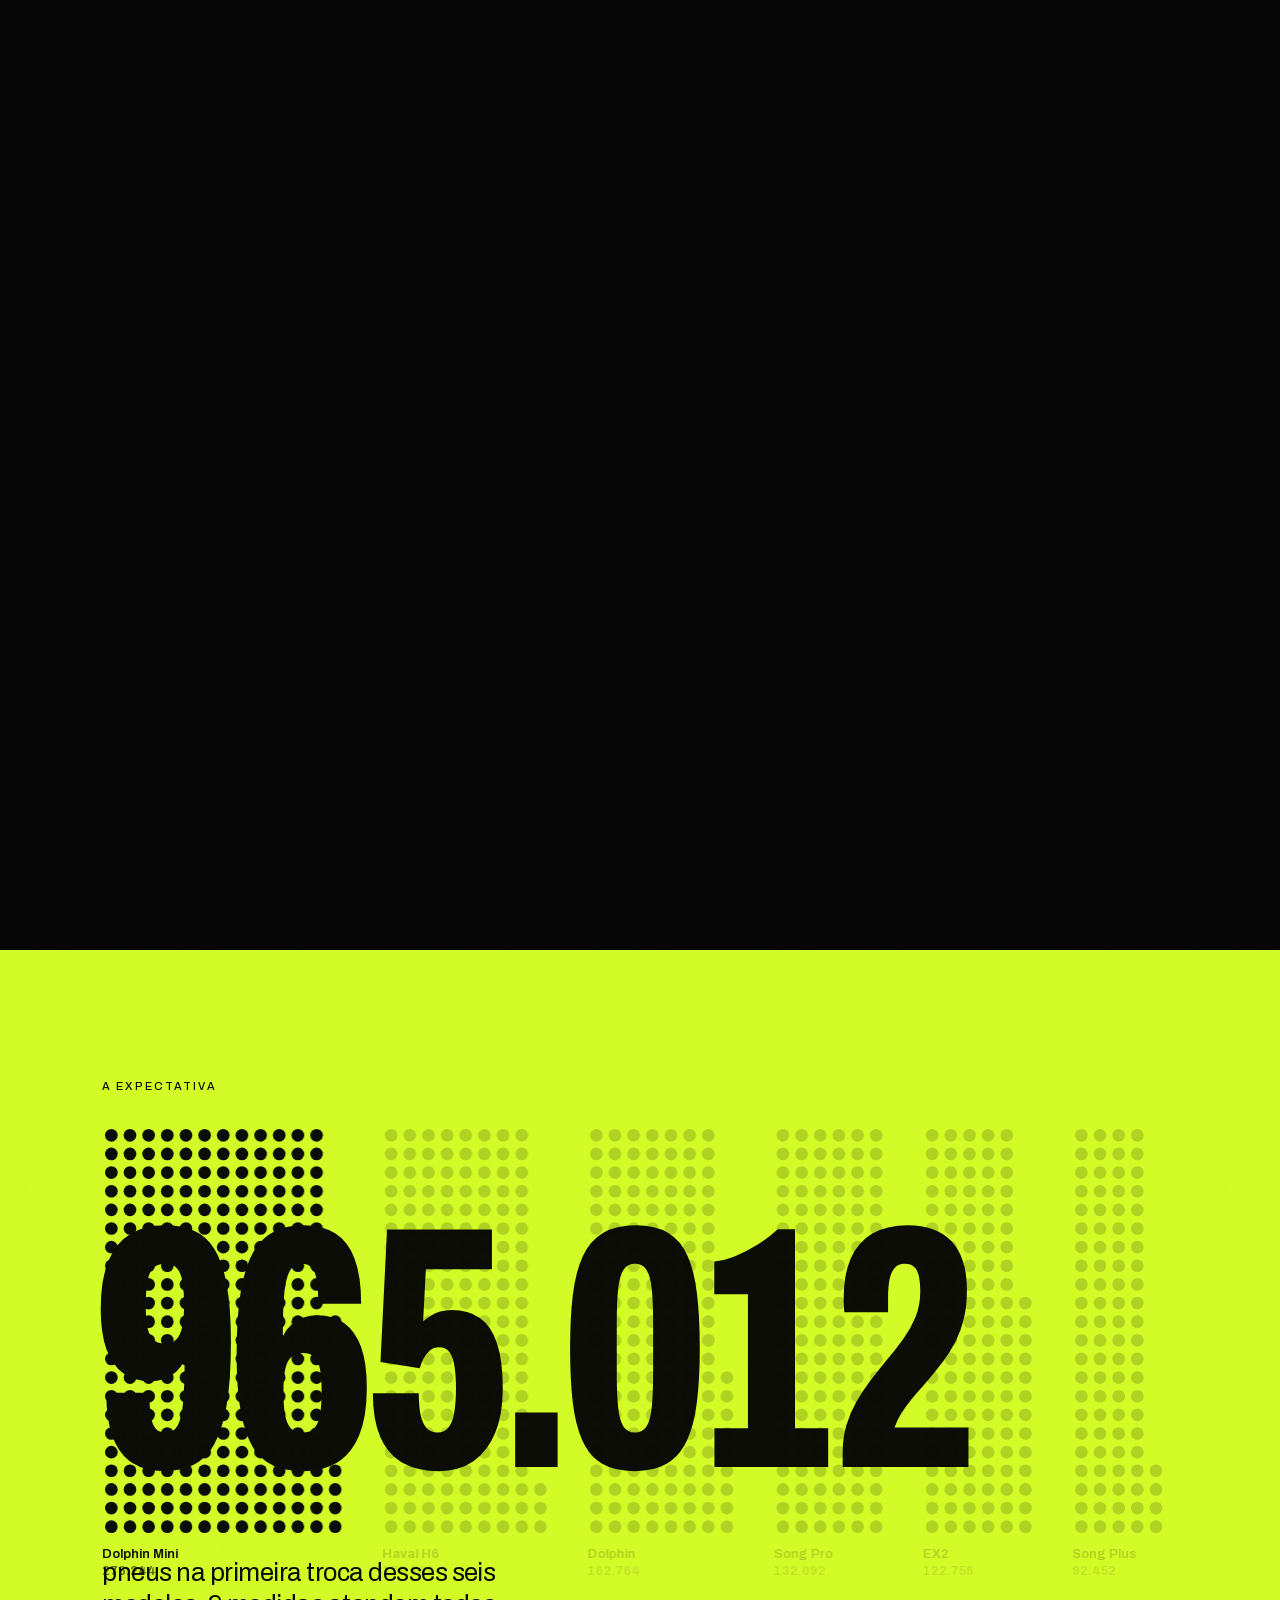
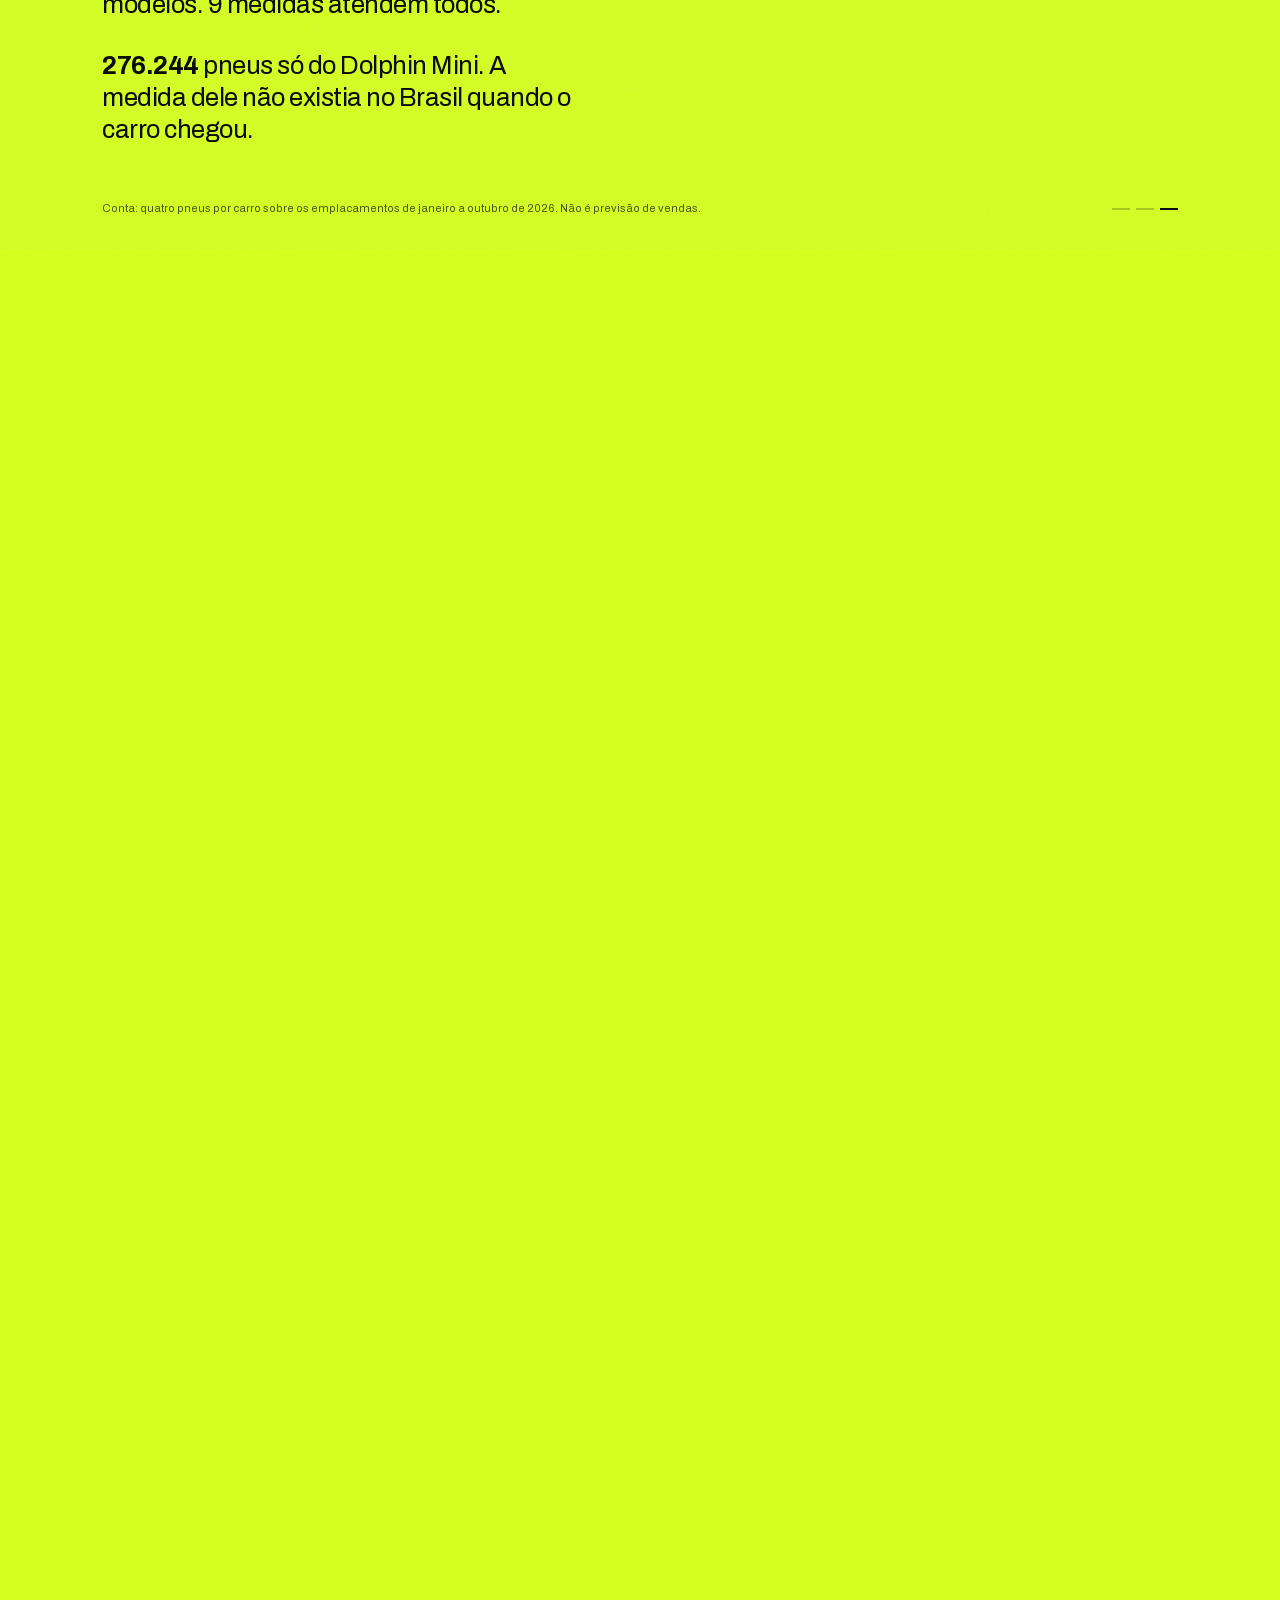
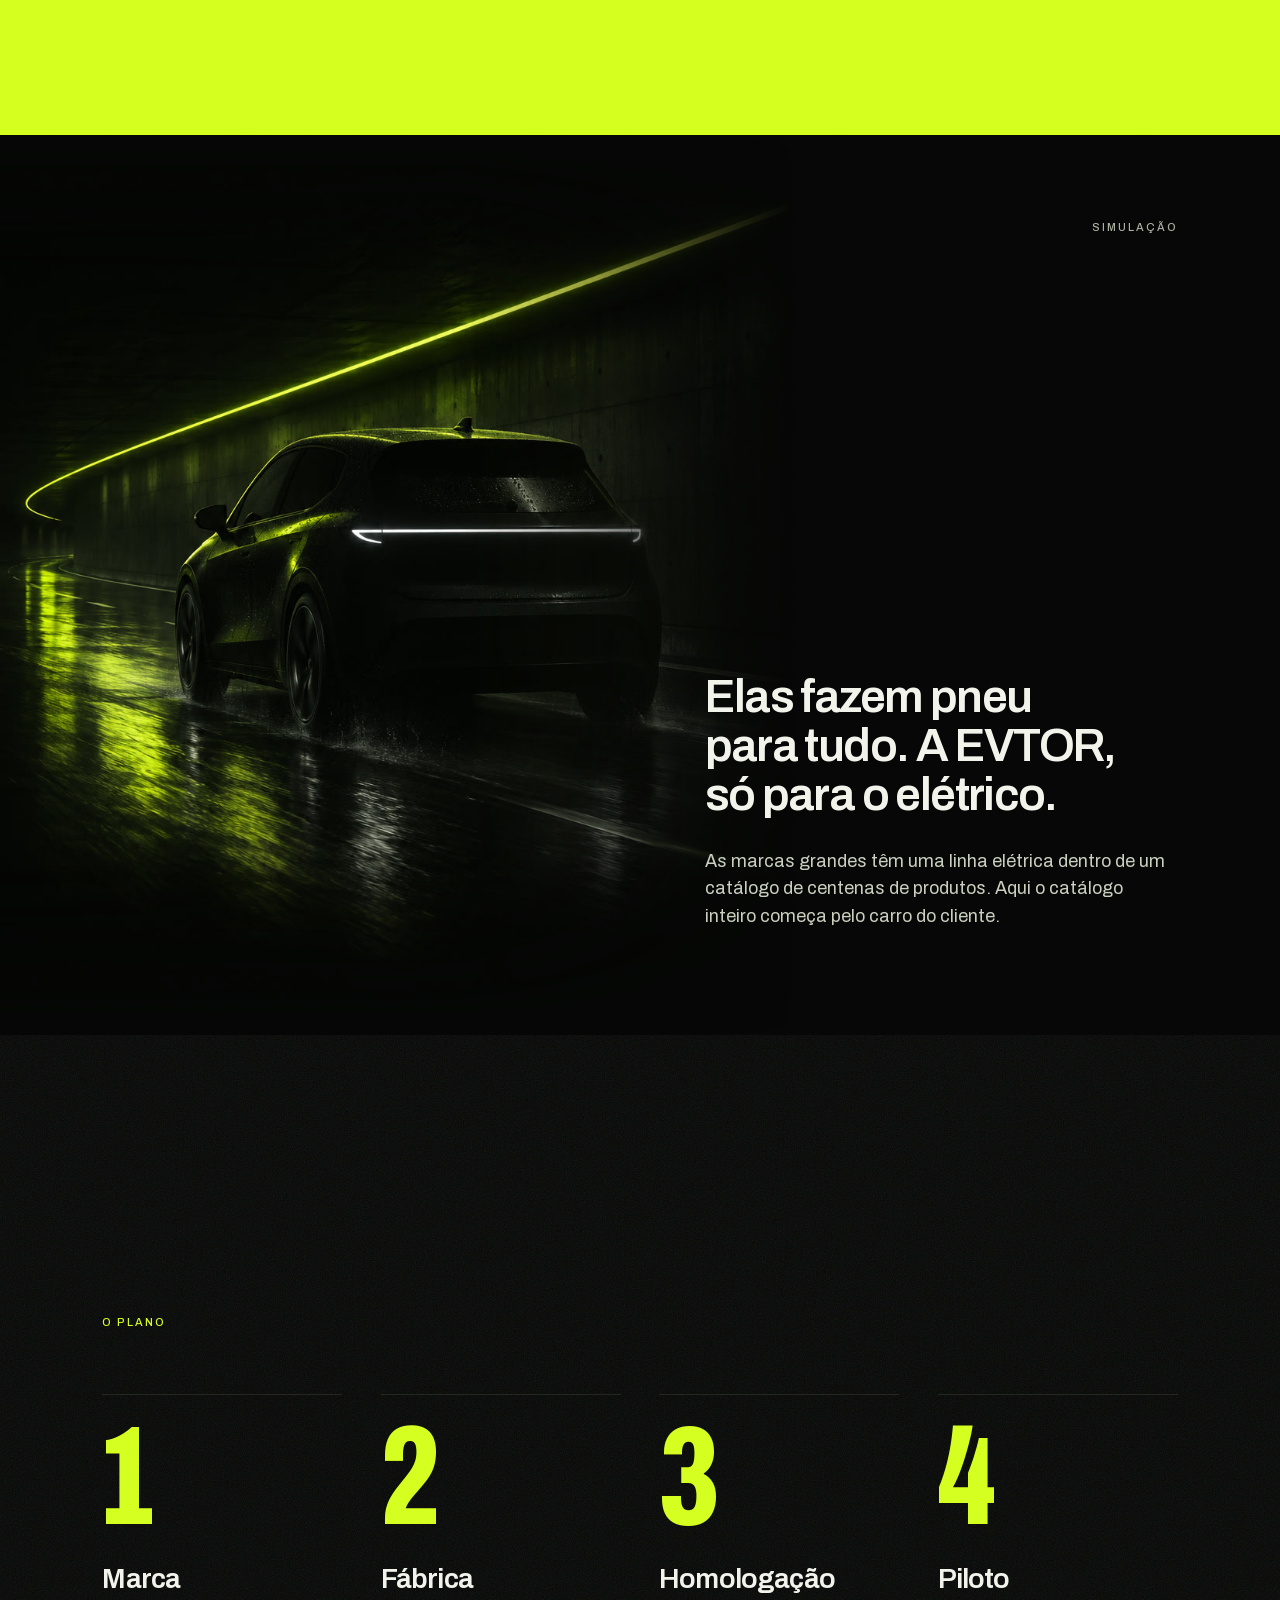
==== commit 7623f8dd: "Celular: seções altas da Marca aparecem; pneu em camadas com área própria e sem corte - Revelação da" ====
--- a/site/index.html
+++ b/site/index.html
@@ -6,7 +6,7 @@
 <title>EVTOR — Pitch</title>
 <meta name="description" content="EVTOR: o pneu do carro elétrico. Proposta de marca para a América do Sul.">
 <link rel="icon" href="logo/evtor-simbolo.svg">
-<link rel="stylesheet" href="pitch.css">
+<link rel="stylesheet" href="pitch.css?v=5">
 </head>
 <body class="p-pitch">
 
@@ -190,7 +190,7 @@
 </main>
 
 <script src="data/evtor.js"></script>
-<script src="pneu3d.js"></script>
-<script src="pitch.js"></script>
+<script src="pneu3d.js?v=5"></script>
+<script src="pitch.js?v=5"></script>
 </body>
 </html>
--- a/site/pitch.css
+++ b/site/pitch.css
@@ -244,6 +244,7 @@
 .vista .etapas li:first-child { transition-delay: 0.1s; }
 
 @media (max-width: 900px) {
+  .tem3d .fundo3d { inset: 64px 0 auto; height: 48%; } /* área só do pneu, entre o topo e o texto */
   .anima .fundo-passo { inset: 0; width: 100%; }
   .anima .fundo-passo.ativo { opacity: 0.3; }
   .fichas, .leitura { max-width: none; }
